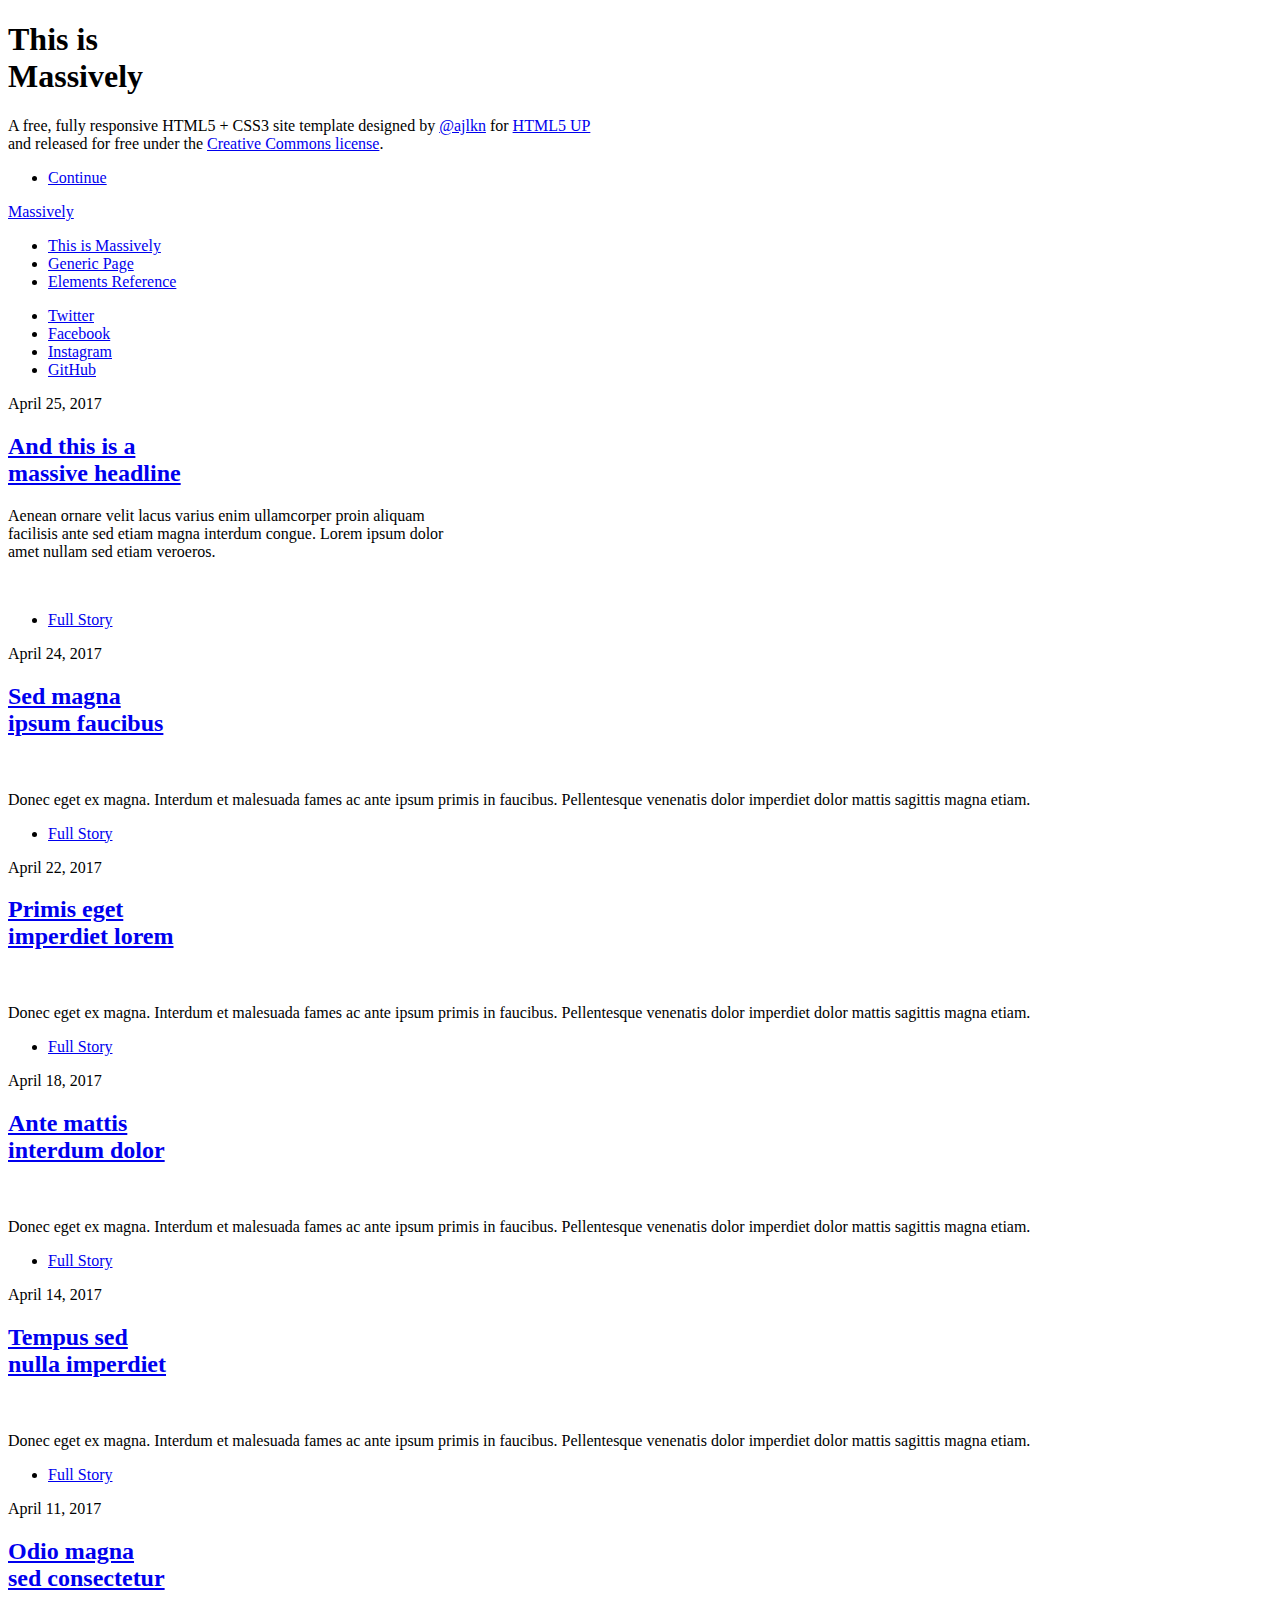
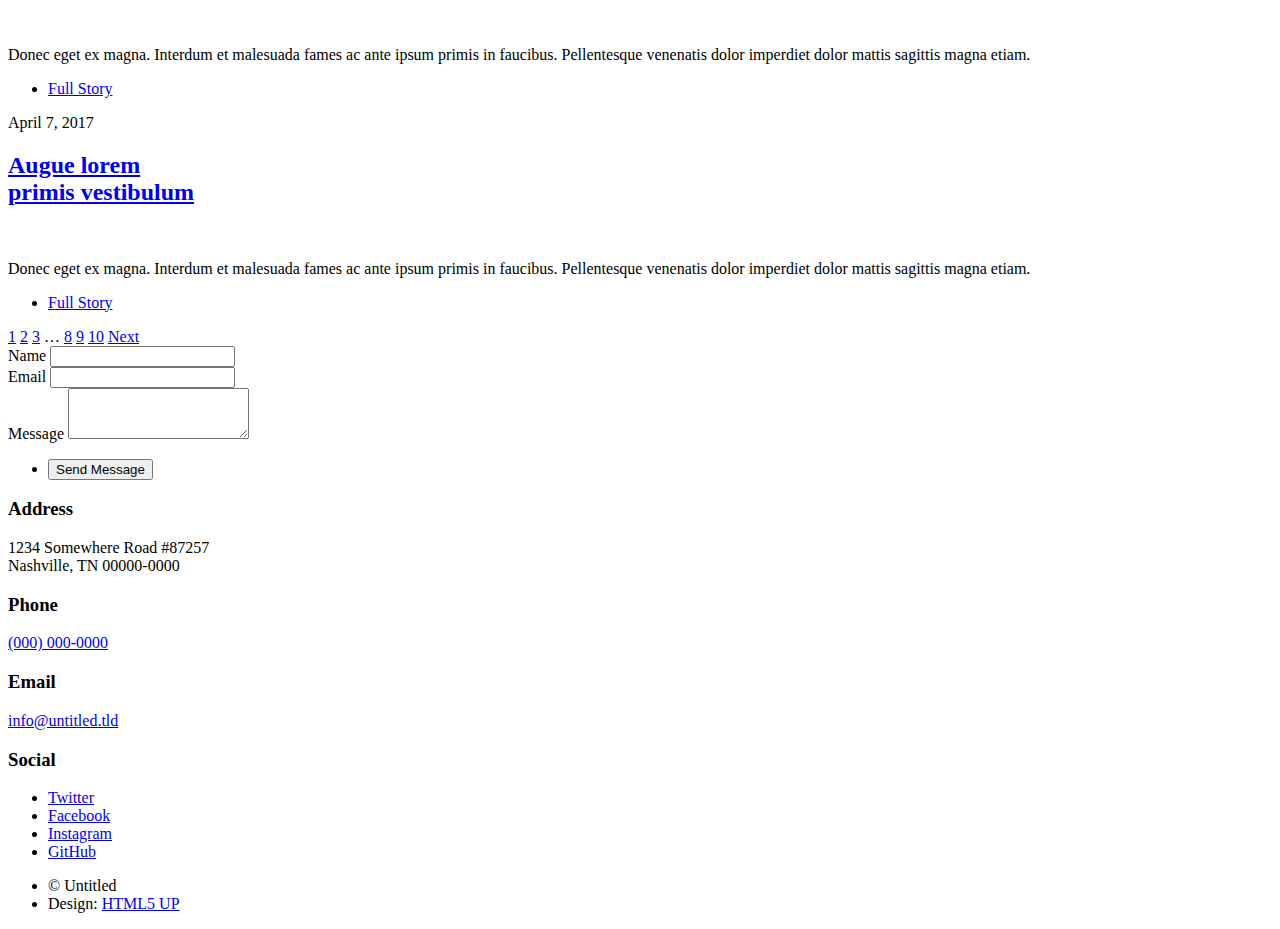
==== index.html @ d2942ad8 "Add files via upload" ====
<!DOCTYPE HTML>
<!--
	Massively by HTML5 UP
	html5up.net | @ajlkn
	Free for personal and commercial use under the CCA 3.0 license (html5up.net/license)
-->
<html>
	<head>
		<title>Massively by HTML5 UP</title>
		<meta charset="utf-8" />
		<meta name="viewport" content="width=device-width, initial-scale=1, user-scalable=no" />
		<link rel="stylesheet" href="assets/css/main.css" />
		<noscript><link rel="stylesheet" href="assets/css/noscript.css" /></noscript>
	</head>
	<body class="is-preload">

		<!-- Wrapper -->
			<div id="wrapper" class="fade-in">

				<!-- Intro -->
					<div id="intro">
						<h1>This is<br />
						Massively</h1>
						<p>A free, fully responsive HTML5 + CSS3 site template designed by <a href="https://twitter.com/ajlkn">@ajlkn</a> for <a href="https://html5up.net">HTML5 UP</a><br />
						and released for free under the <a href="https://html5up.net/license">Creative Commons license</a>.</p>
						<ul class="actions">
							<li><a href="#header" class="button icon solid solo fa-arrow-down scrolly">Continue</a></li>
						</ul>
					</div>

				<!-- Header -->
					<header id="header">
						<a href="index.html" class="logo">Massively</a>
					</header>

				<!-- Nav -->
					<nav id="nav">
						<ul class="links">
							<li class="active"><a href="index.html">This is Massively</a></li>
							<li><a href="generic.html">Generic Page</a></li>
							<li><a href="elements.html">Elements Reference</a></li>
						</ul>
						<ul class="icons">
							<li><a href="#" class="icon brands fa-twitter"><span class="label">Twitter</span></a></li>
							<li><a href="#" class="icon brands fa-facebook-f"><span class="label">Facebook</span></a></li>
							<li><a href="#" class="icon brands fa-instagram"><span class="label">Instagram</span></a></li>
							<li><a href="#" class="icon brands fa-github"><span class="label">GitHub</span></a></li>
						</ul>
					</nav>

				<!-- Main -->
					<div id="main">

						<!-- Featured Post -->
							<article class="post featured">
								<header class="major">
									<span class="date">April 25, 2017</span>
									<h2><a href="#">And this is a<br />
									massive headline</a></h2>
									<p>Aenean ornare velit lacus varius enim ullamcorper proin aliquam<br />
									facilisis ante sed etiam magna interdum congue. Lorem ipsum dolor<br />
									amet nullam sed etiam veroeros.</p>
								</header>
								<a href="#" class="image main"><img src="images/pic01.jpg" alt="" /></a>
								<ul class="actions special">
									<li><a href="#" class="button large">Full Story</a></li>
								</ul>
							</article>

						<!-- Posts -->
							<section class="posts">
								<article>
									<header>
										<span class="date">April 24, 2017</span>
										<h2><a href="#">Sed magna<br />
										ipsum faucibus</a></h2>
									</header>
									<a href="#" class="image fit"><img src="images/pic02.jpg" alt="" /></a>
									<p>Donec eget ex magna. Interdum et malesuada fames ac ante ipsum primis in faucibus. Pellentesque venenatis dolor imperdiet dolor mattis sagittis magna etiam.</p>
									<ul class="actions special">
										<li><a href="#" class="button">Full Story</a></li>
									</ul>
								</article>
								<article>
									<header>
										<span class="date">April 22, 2017</span>
										<h2><a href="#">Primis eget<br />
										imperdiet lorem</a></h2>
									</header>
									<a href="#" class="image fit"><img src="images/pic03.jpg" alt="" /></a>
									<p>Donec eget ex magna. Interdum et malesuada fames ac ante ipsum primis in faucibus. Pellentesque venenatis dolor imperdiet dolor mattis sagittis magna etiam.</p>
									<ul class="actions special">
										<li><a href="#" class="button">Full Story</a></li>
									</ul>
								</article>
								<article>
									<header>
										<span class="date">April 18, 2017</span>
										<h2><a href="#">Ante mattis<br />
										interdum dolor</a></h2>
									</header>
									<a href="#" class="image fit"><img src="images/pic04.jpg" alt="" /></a>
									<p>Donec eget ex magna. Interdum et malesuada fames ac ante ipsum primis in faucibus. Pellentesque venenatis dolor imperdiet dolor mattis sagittis magna etiam.</p>
									<ul class="actions special">
										<li><a href="#" class="button">Full Story</a></li>
									</ul>
								</article>
								<article>
									<header>
										<span class="date">April 14, 2017</span>
										<h2><a href="#">Tempus sed<br />
										nulla imperdiet</a></h2>
									</header>
									<a href="#" class="image fit"><img src="images/pic05.jpg" alt="" /></a>
									<p>Donec eget ex magna. Interdum et malesuada fames ac ante ipsum primis in faucibus. Pellentesque venenatis dolor imperdiet dolor mattis sagittis magna etiam.</p>
									<ul class="actions special">
										<li><a href="#" class="button">Full Story</a></li>
									</ul>
								</article>
								<article>
									<header>
										<span class="date">April 11, 2017</span>
										<h2><a href="#">Odio magna<br />
										sed consectetur</a></h2>
									</header>
									<a href="#" class="image fit"><img src="images/pic06.jpg" alt="" /></a>
									<p>Donec eget ex magna. Interdum et malesuada fames ac ante ipsum primis in faucibus. Pellentesque venenatis dolor imperdiet dolor mattis sagittis magna etiam.</p>
									<ul class="actions special">
										<li><a href="#" class="button">Full Story</a></li>
									</ul>
								</article>
								<article>
									<header>
										<span class="date">April 7, 2017</span>
										<h2><a href="#">Augue lorem<br />
										primis vestibulum</a></h2>
									</header>
									<a href="#" class="image fit"><img src="images/pic07.jpg" alt="" /></a>
									<p>Donec eget ex magna. Interdum et malesuada fames ac ante ipsum primis in faucibus. Pellentesque venenatis dolor imperdiet dolor mattis sagittis magna etiam.</p>
									<ul class="actions special">
										<li><a href="#" class="button">Full Story</a></li>
									</ul>
								</article>
							</section>

						<!-- Footer -->
							<footer>
								<div class="pagination">
									<!--<a href="#" class="previous">Prev</a>-->
									<a href="#" class="page active">1</a>
									<a href="#" class="page">2</a>
									<a href="#" class="page">3</a>
									<span class="extra">&hellip;</span>
									<a href="#" class="page">8</a>
									<a href="#" class="page">9</a>
									<a href="#" class="page">10</a>
									<a href="#" class="next">Next</a>
								</div>
							</footer>

					</div>

				<!-- Footer -->
					<footer id="footer">
						<section>
							<form method="post" action="#">
								<div class="fields">
									<div class="field">
										<label for="name">Name</label>
										<input type="text" name="name" id="name" />
									</div>
									<div class="field">
										<label for="email">Email</label>
										<input type="text" name="email" id="email" />
									</div>
									<div class="field">
										<label for="message">Message</label>
										<textarea name="message" id="message" rows="3"></textarea>
									</div>
								</div>
								<ul class="actions">
									<li><input type="submit" value="Send Message" /></li>
								</ul>
							</form>
						</section>
						<section class="split contact">
							<section class="alt">
								<h3>Address</h3>
								<p>1234 Somewhere Road #87257<br />
								Nashville, TN 00000-0000</p>
							</section>
							<section>
								<h3>Phone</h3>
								<p><a href="#">(000) 000-0000</a></p>
							</section>
							<section>
								<h3>Email</h3>
								<p><a href="#">info@untitled.tld</a></p>
							</section>
							<section>
								<h3>Social</h3>
								<ul class="icons alt">
									<li><a href="#" class="icon brands alt fa-twitter"><span class="label">Twitter</span></a></li>
									<li><a href="#" class="icon brands alt fa-facebook-f"><span class="label">Facebook</span></a></li>
									<li><a href="#" class="icon brands alt fa-instagram"><span class="label">Instagram</span></a></li>
									<li><a href="#" class="icon brands alt fa-github"><span class="label">GitHub</span></a></li>
								</ul>
							</section>
						</section>
					</footer>

				<!-- Copyright -->
					<div id="copyright">
						<ul><li>&copy; Untitled</li><li>Design: <a href="https://html5up.net">HTML5 UP</a></li></ul>
					</div>

			</div>

		<!-- Scripts -->
			<script src="assets/js/jquery.min.js"></script>
			<script src="assets/js/jquery.scrollex.min.js"></script>
			<script src="assets/js/jquery.scrolly.min.js"></script>
			<script src="assets/js/browser.min.js"></script>
			<script src="assets/js/breakpoints.min.js"></script>
			<script src="assets/js/util.js"></script>
			<script src="assets/js/main.js"></script>

	</body>
</html>
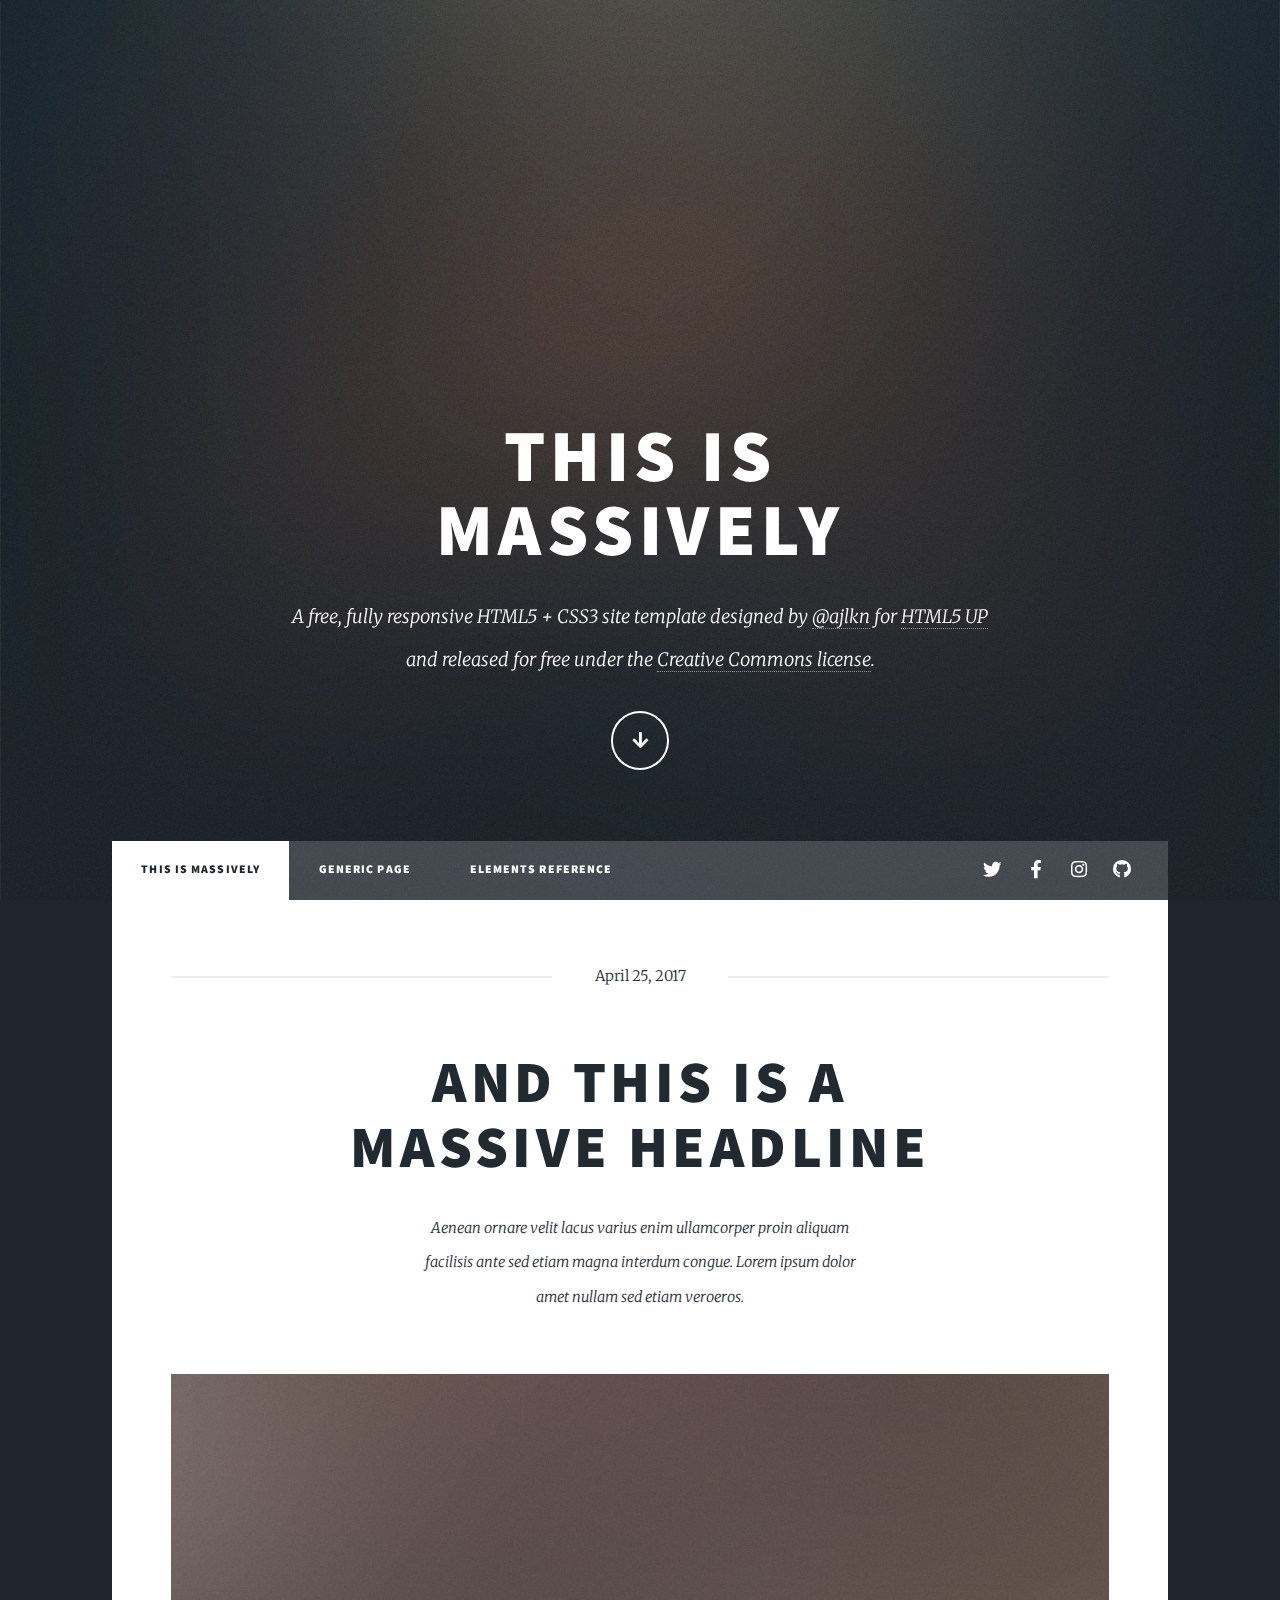
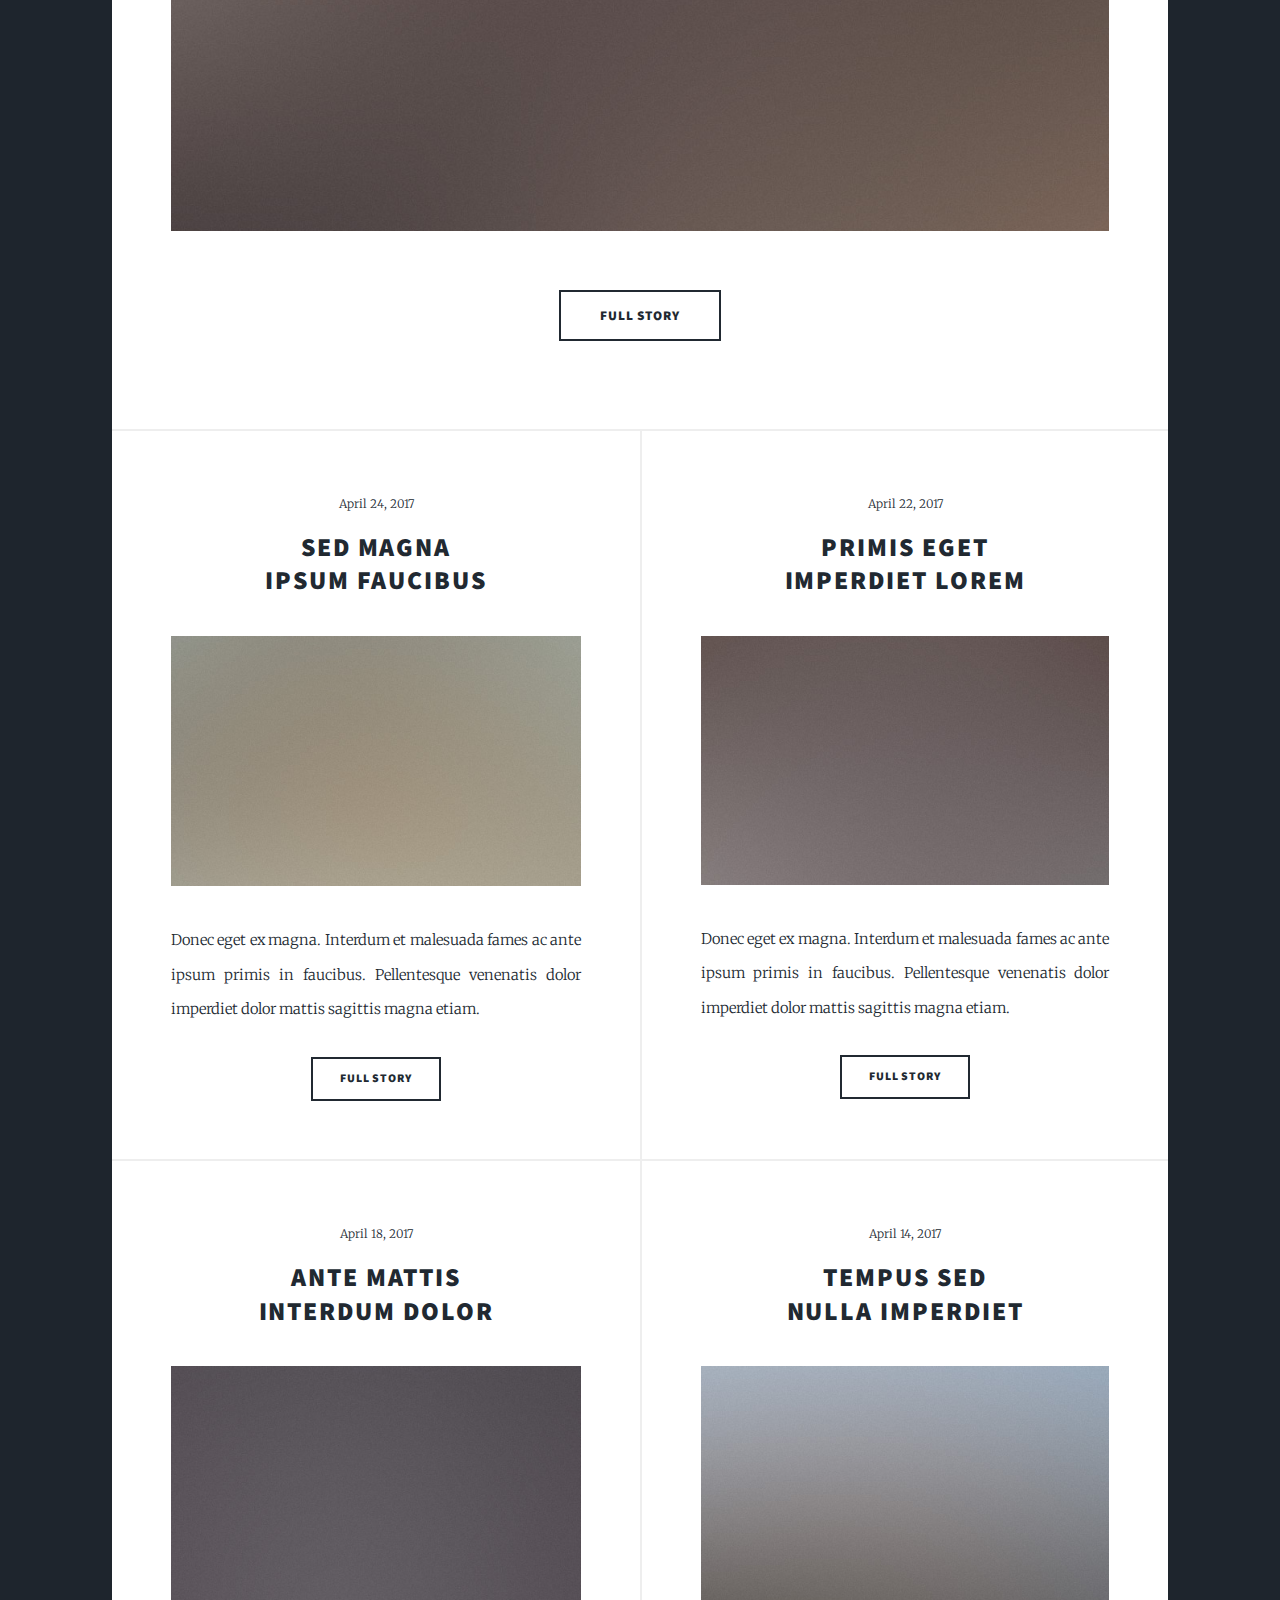
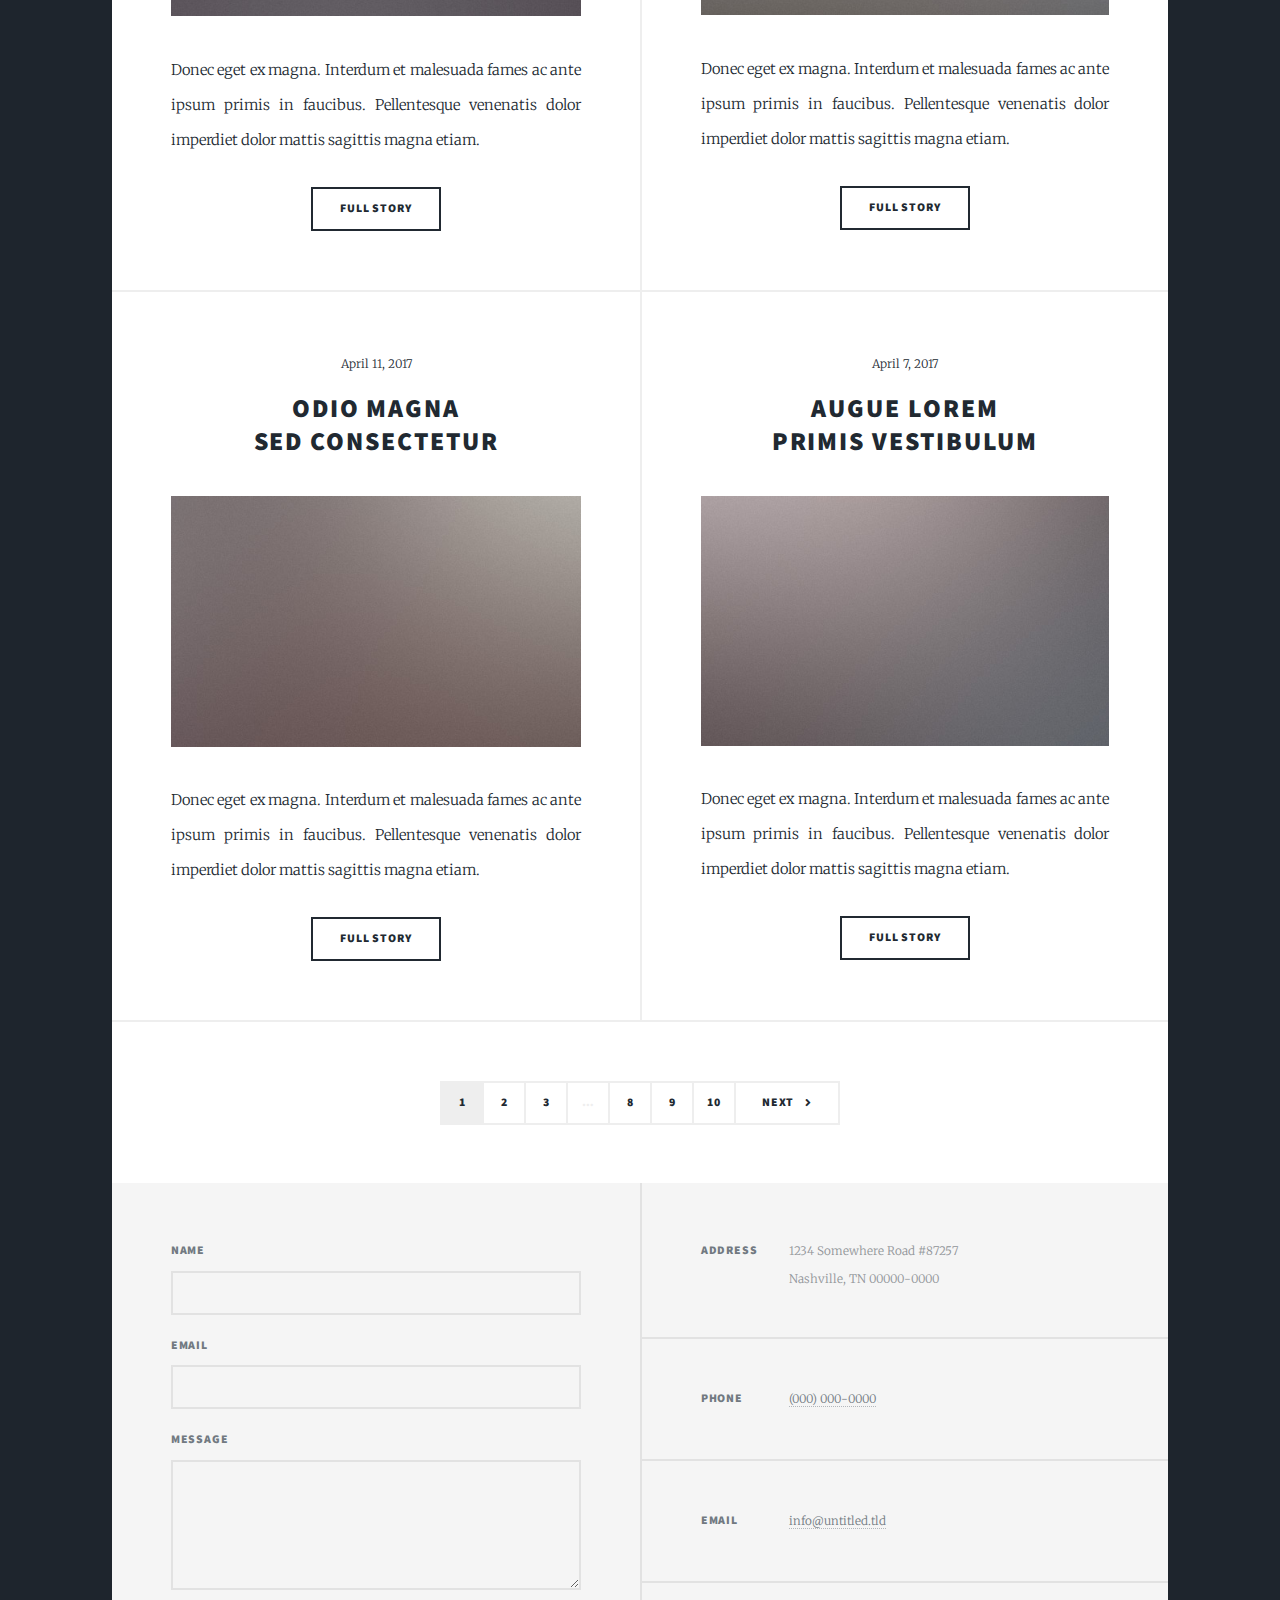
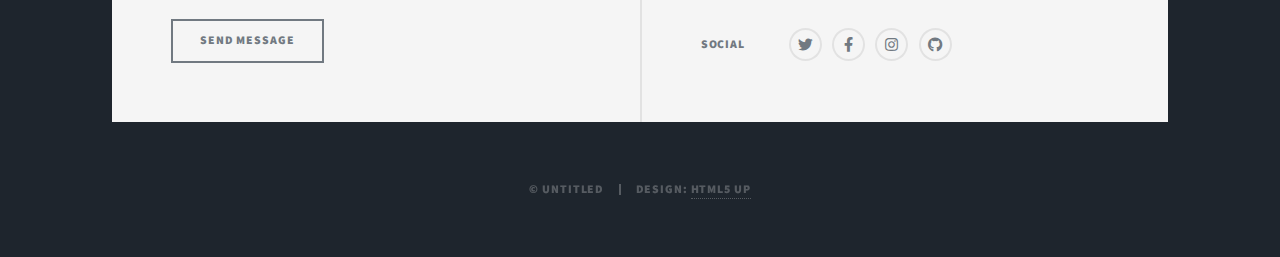
==== commit 4dc29a73: "Update index.html" ====
--- a/index.html
+++ b/index.html
@@ -6,7 +6,7 @@
 -->
 <html>
 	<head>
-		<title>Massively by HTML5 UP</title>
+		<title>Aqib Bashir</title>
 		<meta charset="utf-8" />
 		<meta name="viewport" content="width=device-width, initial-scale=1, user-scalable=no" />
 		<link rel="stylesheet" href="assets/css/main.css" />
@@ -226,4 +226,4 @@
 			<script src="assets/js/main.js"></script>
 
 	</body>
-</html>+</html>
--- a/assets/css/main.css
+++ b/assets/css/main.css
@@ -0,0 +1,4689 @@
+@import url(fontawesome-all.min.css);
+@import url("https://fonts.googleapis.com/css?family=Merriweather:300,700,300italic,700italic|Source+Sans+Pro:900");
+
+/*
+	Massively by HTML5 UP
+	html5up.net | @ajlkn
+	Free for personal and commercial use under the CCA 3.0 license (html5up.net/license)
+*/
+
+html, body, div, span, applet, object,
+iframe, h1, h2, h3, h4, h5, h6, p, blockquote,
+pre, a, abbr, acronym, address, big, cite,
+code, del, dfn, em, img, ins, kbd, q, s, samp,
+small, strike, strong, sub, sup, tt, var, b,
+u, i, center, dl, dt, dd, ol, ul, li, fieldset,
+form, label, legend, table, caption, tbody,
+tfoot, thead, tr, th, td, article, aside,
+canvas, details, embed, figure, figcaption,
+footer, header, hgroup, menu, nav, output, ruby,
+section, summary, time, mark, audio, video {
+	margin: 0;
+	padding: 0;
+	border: 0;
+	font-size: 100%;
+	font: inherit;
+	vertical-align: baseline;}
+
+article, aside, details, figcaption, figure,
+footer, header, hgroup, menu, nav, section {
+	display: block;}
+
+body {
+	line-height: 1;
+}
+
+ol, ul {
+	list-style: none;
+}
+
+blockquote, q {
+	quotes: none;
+}
+
+	blockquote:before, blockquote:after, q:before, q:after {
+		content: '';
+		content: none;
+	}
+
+table {
+	border-collapse: collapse;
+	border-spacing: 0;
+}
+
+body {
+	-webkit-text-size-adjust: none;
+}
+
+mark {
+	background-color: transparent;
+	color: inherit;
+}
+
+input::-moz-focus-inner {
+	border: 0;
+	padding: 0;
+}
+
+input, select, textarea {
+	-moz-appearance: none;
+	-webkit-appearance: none;
+	-ms-appearance: none;
+	appearance: none;
+}
+
+/* Basic */
+
+	@-ms-viewport {
+		width: device-width;
+	}
+
+	body {
+		-ms-overflow-style: scrollbar;
+	}
+
+	@media screen and (max-width: 480px) {
+
+		html, body {
+			min-width: 320px;
+		}
+
+	}
+
+	html {
+		box-sizing: border-box;
+	}
+
+	*, *:before, *:after {
+		box-sizing: inherit;
+	}
+
+	body {
+		background-color: #1e252d;
+	}
+
+		body.is-preload *, body.is-preload *:before, body.is-preload *:after {
+			-moz-animation: none !important;
+			-webkit-animation: none !important;
+			-ms-animation: none !important;
+			animation: none !important;
+			-moz-transition: none !important;
+			-webkit-transition: none !important;
+			-ms-transition: none !important;
+			transition: none !important;
+		}
+
+/* Type */
+
+	html {
+		font-size: 16pt;
+	}
+
+		@media screen and (max-width: 1680px) {
+
+			html {
+				font-size: 12pt;
+			}
+
+		}
+
+		@media screen and (max-width: 1280px) {
+
+			html {
+				font-size: 11pt;
+			}
+
+		}
+
+		@media screen and (max-width: 360px) {
+
+			html {
+				font-size: 10pt;
+			}
+
+		}
+
+	body {
+		color: #212931;
+	}
+
+	body, input, select, textarea {
+		font-family: "Merriweather", Georgia, serif;
+		font-weight: 300;
+		font-size: 1rem;
+		line-height: 2.375;
+	}
+
+	a {
+		-moz-transition: color 0.2s ease-in-out, background-color 0.2s ease-in-out, border-color 0.2s ease-in-out, box-shadow 0.2s ease-in-out;
+		-webkit-transition: color 0.2s ease-in-out, background-color 0.2s ease-in-out, border-color 0.2s ease-in-out, box-shadow 0.2s ease-in-out;
+		-ms-transition: color 0.2s ease-in-out, background-color 0.2s ease-in-out, border-color 0.2s ease-in-out, box-shadow 0.2s ease-in-out;
+		transition: color 0.2s ease-in-out, background-color 0.2s ease-in-out, border-color 0.2s ease-in-out, box-shadow 0.2s ease-in-out;
+		border-bottom: dotted 1px;
+		text-decoration: none;
+	}
+
+		a:hover {
+			border-bottom-color: transparent;
+		}
+
+	strong, b {
+		font-weight: 600;
+	}
+
+	em, i {
+		font-style: italic;
+	}
+
+	p {
+		text-align: justify;
+		margin: 0 0 2rem 0;
+	}
+
+	h1, h2, h3, h4, h5, h6 {
+		font-family: "Source Sans Pro", Helvetica, sans-serif;
+		font-weight: 900;
+		line-height: 1.5;
+		letter-spacing: 0.075em;
+		text-transform: uppercase;
+		margin: 0 0 1rem 0;
+	}
+
+		h1 a, h2 a, h3 a, h4 a, h5 a, h6 a {
+			border-bottom: 0;
+			color: inherit;
+			text-decoration: none;
+		}
+
+	h1 {
+		font-size: 4rem;
+		line-height: 1.1;
+		margin: 0 0 2rem 0;
+	}
+
+	h2 {
+		font-size: 1.75rem;
+		line-height: 1.3;
+		margin: 0 0 1.5rem 0;
+	}
+
+	h3 {
+		font-size: 1.25rem;
+		margin: 0 0 1.5rem 0;
+	}
+
+	h4 {
+		font-size: 1rem;
+	}
+
+	h5 {
+		font-size: 0.9rem;
+	}
+
+	h6 {
+		font-size: 0.8rem;
+	}
+
+	sub {
+		font-size: 0.8rem;
+		position: relative;
+		top: 0.5rem;
+	}
+
+	sup {
+		font-size: 0.8rem;
+		position: relative;
+		top: -0.5rem;
+	}
+
+	blockquote {
+		border-left: solid 4px;
+		font-style: italic;
+		margin: 0 0 2rem 0;
+		padding: 0.5rem 0 0.5rem 2rem;
+	}
+
+	code {
+		border: solid 2px;
+		font-family: "Courier New", monospace;
+		font-size: 0.9rem;
+		margin: 0 0.25rem;
+		padding: 0.25rem 0.65rem;
+	}
+
+	pre {
+		-webkit-overflow-scrolling: touch;
+		font-family: "Courier New", monospace;
+		font-size: 0.9rem;
+		margin: 0 0 2rem 0;
+	}
+
+		pre code {
+			display: block;
+			line-height: 1.75;
+			padding: 1rem 1.5rem;
+			overflow-x: auto;
+		}
+
+	hr {
+		border: 0;
+		border-bottom: solid 2px;
+		margin: 3rem 0;
+	}
+
+		hr.major {
+			margin: 5rem 0;
+		}
+
+	.align-left {
+		text-align: left;
+	}
+
+	.align-center {
+		text-align: center;
+	}
+
+	.align-right {
+		text-align: right;
+	}
+
+	input, select, textarea {
+		color: #212931;
+	}
+
+	a {
+		color: #212931;
+		border-bottom-color: rgba(33, 41, 49, 0.5);
+	}
+
+		a:hover {
+			border-bottom-color: transparent;
+			color: #18bfef !important;
+		}
+
+	strong, b {
+		color: #212931;
+	}
+
+	h1, h2, h3, h4, h5, h6 {
+		color: #212931;
+	}
+
+	blockquote {
+		border-left-color: #eeeeee;
+	}
+
+	code {
+		background: rgba(220, 220, 220, 0.25);
+		border-color: #eeeeee;
+	}
+
+	hr {
+		border-bottom-color: #eeeeee;
+	}
+
+/* Row */
+
+	.row {
+		display: flex;
+		flex-wrap: wrap;
+		box-sizing: border-box;
+		align-items: stretch;
+	}
+
+		.row > * {
+			box-sizing: border-box;
+		}
+
+		.row.gtr-uniform > * > :last-child {
+			margin-bottom: 0;
+		}
+
+		.row.aln-left {
+			justify-content: flex-start;
+		}
+
+		.row.aln-center {
+			justify-content: center;
+		}
+
+		.row.aln-right {
+			justify-content: flex-end;
+		}
+
+		.row.aln-top {
+			align-items: flex-start;
+		}
+
+		.row.aln-middle {
+			align-items: center;
+		}
+
+		.row.aln-bottom {
+			align-items: flex-end;
+		}
+
+		.row > .imp {
+			order: -1;
+		}
+
+		.row > .col-1 {
+			width: 8.33333%;
+		}
+
+		.row > .off-1 {
+			margin-left: 8.33333%;
+		}
+
+		.row > .col-2 {
+			width: 16.66667%;
+		}
+
+		.row > .off-2 {
+			margin-left: 16.66667%;
+		}
+
+		.row > .col-3 {
+			width: 25%;
+		}
+
+		.row > .off-3 {
+			margin-left: 25%;
+		}
+
+		.row > .col-4 {
+			width: 33.33333%;
+		}
+
+		.row > .off-4 {
+			margin-left: 33.33333%;
+		}
+
+		.row > .col-5 {
+			width: 41.66667%;
+		}
+
+		.row > .off-5 {
+			margin-left: 41.66667%;
+		}
+
+		.row > .col-6 {
+			width: 50%;
+		}
+
+		.row > .off-6 {
+			margin-left: 50%;
+		}
+
+		.row > .col-7 {
+			width: 58.33333%;
+		}
+
+		.row > .off-7 {
+			margin-left: 58.33333%;
+		}
+
+		.row > .col-8 {
+			width: 66.66667%;
+		}
+
+		.row > .off-8 {
+			margin-left: 66.66667%;
+		}
+
+		.row > .col-9 {
+			width: 75%;
+		}
+
+		.row > .off-9 {
+			margin-left: 75%;
+		}
+
+		.row > .col-10 {
+			width: 83.33333%;
+		}
+
+		.row > .off-10 {
+			margin-left: 83.33333%;
+		}
+
+		.row > .col-11 {
+			width: 91.66667%;
+		}
+
+		.row > .off-11 {
+			margin-left: 91.66667%;
+		}
+
+		.row > .col-12 {
+			width: 100%;
+		}
+
+		.row > .off-12 {
+			margin-left: 100%;
+		}
+
+		.row.gtr-0 {
+			margin-top: 0;
+			margin-left: 0rem;
+		}
+
+			.row.gtr-0 > * {
+				padding: 0 0 0 0rem;
+			}
+
+			.row.gtr-0.gtr-uniform {
+				margin-top: 0rem;
+			}
+
+				.row.gtr-0.gtr-uniform > * {
+					padding-top: 0rem;
+				}
+
+		.row.gtr-25 {
+			margin-top: 0;
+			margin-left: -0.375rem;
+		}
+
+			.row.gtr-25 > * {
+				padding: 0 0 0 0.375rem;
+			}
+
+			.row.gtr-25.gtr-uniform {
+				margin-top: -0.375rem;
+			}
+
+				.row.gtr-25.gtr-uniform > * {
+					padding-top: 0.375rem;
+				}
+
+		.row.gtr-50 {
+			margin-top: 0;
+			margin-left: -0.75rem;
+		}
+
+			.row.gtr-50 > * {
+				padding: 0 0 0 0.75rem;
+			}
+
+			.row.gtr-50.gtr-uniform {
+				margin-top: -0.75rem;
+			}
+
+				.row.gtr-50.gtr-uniform > * {
+					padding-top: 0.75rem;
+				}
+
+		.row {
+			margin-top: 0;
+			margin-left: -1.5rem;
+		}
+
+			.row > * {
+				padding: 0 0 0 1.5rem;
+			}
+
+			.row.gtr-uniform {
+				margin-top: -1.5rem;
+			}
+
+				.row.gtr-uniform > * {
+					padding-top: 1.5rem;
+				}
+
+		.row.gtr-150 {
+			margin-top: 0;
+			margin-left: -2.25rem;
+		}
+
+			.row.gtr-150 > * {
+				padding: 0 0 0 2.25rem;
+			}
+
+			.row.gtr-150.gtr-uniform {
+				margin-top: -2.25rem;
+			}
+
+				.row.gtr-150.gtr-uniform > * {
+					padding-top: 2.25rem;
+				}
+
+		.row.gtr-200 {
+			margin-top: 0;
+			margin-left: -3rem;
+		}
+
+			.row.gtr-200 > * {
+				padding: 0 0 0 3rem;
+			}
+
+			.row.gtr-200.gtr-uniform {
+				margin-top: -3rem;
+			}
+
+				.row.gtr-200.gtr-uniform > * {
+					padding-top: 3rem;
+				}
+
+		@media screen and (max-width: 1680px) {
+
+			.row {
+				display: flex;
+				flex-wrap: wrap;
+				box-sizing: border-box;
+				align-items: stretch;
+			}
+
+				.row > * {
+					box-sizing: border-box;
+				}
+
+				.row.gtr-uniform > * > :last-child {
+					margin-bottom: 0;
+				}
+
+				.row.aln-left {
+					justify-content: flex-start;
+				}
+
+				.row.aln-center {
+					justify-content: center;
+				}
+
+				.row.aln-right {
+					justify-content: flex-end;
+				}
+
+				.row.aln-top {
+					align-items: flex-start;
+				}
+
+				.row.aln-middle {
+					align-items: center;
+				}
+
+				.row.aln-bottom {
+					align-items: flex-end;
+				}
+
+				.row > .imp-xlarge {
+					order: -1;
+				}
+
+				.row > .col-1-xlarge {
+					width: 8.33333%;
+				}
+
+				.row > .off-1-xlarge {
+					margin-left: 8.33333%;
+				}
+
+				.row > .col-2-xlarge {
+					width: 16.66667%;
+				}
+
+				.row > .off-2-xlarge {
+					margin-left: 16.66667%;
+				}
+
+				.row > .col-3-xlarge {
+					width: 25%;
+				}
+
+				.row > .off-3-xlarge {
+					margin-left: 25%;
+				}
+
+				.row > .col-4-xlarge {
+					width: 33.33333%;
+				}
+
+				.row > .off-4-xlarge {
+					margin-left: 33.33333%;
+				}
+
+				.row > .col-5-xlarge {
+					width: 41.66667%;
+				}
+
+				.row > .off-5-xlarge {
+					margin-left: 41.66667%;
+				}
+
+				.row > .col-6-xlarge {
+					width: 50%;
+				}
+
+				.row > .off-6-xlarge {
+					margin-left: 50%;
+				}
+
+				.row > .col-7-xlarge {
+					width: 58.33333%;
+				}
+
+				.row > .off-7-xlarge {
+					margin-left: 58.33333%;
+				}
+
+				.row > .col-8-xlarge {
+					width: 66.66667%;
+				}
+
+				.row > .off-8-xlarge {
+					margin-left: 66.66667%;
+				}
+
+				.row > .col-9-xlarge {
+					width: 75%;
+				}
+
+				.row > .off-9-xlarge {
+					margin-left: 75%;
+				}
+
+				.row > .col-10-xlarge {
+					width: 83.33333%;
+				}
+
+				.row > .off-10-xlarge {
+					margin-left: 83.33333%;
+				}
+
+				.row > .col-11-xlarge {
+					width: 91.66667%;
+				}
+
+				.row > .off-11-xlarge {
+					margin-left: 91.66667%;
+				}
+
+				.row > .col-12-xlarge {
+					width: 100%;
+				}
+
+				.row > .off-12-xlarge {
+					margin-left: 100%;
+				}
+
+				.row.gtr-0 {
+					margin-top: 0;
+					margin-left: 0rem;
+				}
+
+					.row.gtr-0 > * {
+						padding: 0 0 0 0rem;
+					}
+
+					.row.gtr-0.gtr-uniform {
+						margin-top: 0rem;
+					}
+
+						.row.gtr-0.gtr-uniform > * {
+							padding-top: 0rem;
+						}
+
+				.row.gtr-25 {
+					margin-top: 0;
+					margin-left: -0.375rem;
+				}
+
+					.row.gtr-25 > * {
+						padding: 0 0 0 0.375rem;
+					}
+
+					.row.gtr-25.gtr-uniform {
+						margin-top: -0.375rem;
+					}
+
+						.row.gtr-25.gtr-uniform > * {
+							padding-top: 0.375rem;
+						}
+
+				.row.gtr-50 {
+					margin-top: 0;
+					margin-left: -0.75rem;
+				}
+
+					.row.gtr-50 > * {
+						padding: 0 0 0 0.75rem;
+					}
+
+					.row.gtr-50.gtr-uniform {
+						margin-top: -0.75rem;
+					}
+
+						.row.gtr-50.gtr-uniform > * {
+							padding-top: 0.75rem;
+						}
+
+				.row {
+					margin-top: 0;
+					margin-left: -1.5rem;
+				}
+
+					.row > * {
+						padding: 0 0 0 1.5rem;
+					}
+
+					.row.gtr-uniform {
+						margin-top: -1.5rem;
+					}
+
+						.row.gtr-uniform > * {
+							padding-top: 1.5rem;
+						}
+
+				.row.gtr-150 {
+					margin-top: 0;
+					margin-left: -2.25rem;
+				}
+
+					.row.gtr-150 > * {
+						padding: 0 0 0 2.25rem;
+					}
+
+					.row.gtr-150.gtr-uniform {
+						margin-top: -2.25rem;
+					}
+
+						.row.gtr-150.gtr-uniform > * {
+							padding-top: 2.25rem;
+						}
+
+				.row.gtr-200 {
+					margin-top: 0;
+					margin-left: -3rem;
+				}
+
+					.row.gtr-200 > * {
+						padding: 0 0 0 3rem;
+					}
+
+					.row.gtr-200.gtr-uniform {
+						margin-top: -3rem;
+					}
+
+						.row.gtr-200.gtr-uniform > * {
+							padding-top: 3rem;
+						}
+
+		}
+
+		@media screen and (max-width: 1280px) {
+
+			.row {
+				display: flex;
+				flex-wrap: wrap;
+				box-sizing: border-box;
+				align-items: stretch;
+			}
+
+				.row > * {
+					box-sizing: border-box;
+				}
+
+				.row.gtr-uniform > * > :last-child {
+					margin-bottom: 0;
+				}
+
+				.row.aln-left {
+					justify-content: flex-start;
+				}
+
+				.row.aln-center {
+					justify-content: center;
+				}
+
+				.row.aln-right {
+					justify-content: flex-end;
+				}
+
+				.row.aln-top {
+					align-items: flex-start;
+				}
+
+				.row.aln-middle {
+					align-items: center;
+				}
+
+				.row.aln-bottom {
+					align-items: flex-end;
+				}
+
+				.row > .imp-large {
+					order: -1;
+				}
+
+				.row > .col-1-large {
+					width: 8.33333%;
+				}
+
+				.row > .off-1-large {
+					margin-left: 8.33333%;
+				}
+
+				.row > .col-2-large {
+					width: 16.66667%;
+				}
+
+				.row > .off-2-large {
+					margin-left: 16.66667%;
+				}
+
+				.row > .col-3-large {
+					width: 25%;
+				}
+
+				.row > .off-3-large {
+					margin-left: 25%;
+				}
+
+				.row > .col-4-large {
+					width: 33.33333%;
+				}
+
+				.row > .off-4-large {
+					margin-left: 33.33333%;
+				}
+
+				.row > .col-5-large {
+					width: 41.66667%;
+				}
+
+				.row > .off-5-large {
+					margin-left: 41.66667%;
+				}
+
+				.row > .col-6-large {
+					width: 50%;
+				}
+
+				.row > .off-6-large {
+					margin-left: 50%;
+				}
+
+				.row > .col-7-large {
+					width: 58.33333%;
+				}
+
+				.row > .off-7-large {
+					margin-left: 58.33333%;
+				}
+
+				.row > .col-8-large {
+					width: 66.66667%;
+				}
+
+				.row > .off-8-large {
+					margin-left: 66.66667%;
+				}
+
+				.row > .col-9-large {
+					width: 75%;
+				}
+
+				.row > .off-9-large {
+					margin-left: 75%;
+				}
+
+				.row > .col-10-large {
+					width: 83.33333%;
+				}
+
+				.row > .off-10-large {
+					margin-left: 83.33333%;
+				}
+
+				.row > .col-11-large {
+					width: 91.66667%;
+				}
+
+				.row > .off-11-large {
+					margin-left: 91.66667%;
+				}
+
+				.row > .col-12-large {
+					width: 100%;
+				}
+
+				.row > .off-12-large {
+					margin-left: 100%;
+				}
+
+				.row.gtr-0 {
+					margin-top: 0;
+					margin-left: 0rem;
+				}
+
+					.row.gtr-0 > * {
+						padding: 0 0 0 0rem;
+					}
+
+					.row.gtr-0.gtr-uniform {
+						margin-top: 0rem;
+					}
+
+						.row.gtr-0.gtr-uniform > * {
+							padding-top: 0rem;
+						}
+
+				.row.gtr-25 {
+					margin-top: 0;
+					margin-left: -0.375rem;
+				}
+
+					.row.gtr-25 > * {
+						padding: 0 0 0 0.375rem;
+					}
+
+					.row.gtr-25.gtr-uniform {
+						margin-top: -0.375rem;
+					}
+
+						.row.gtr-25.gtr-uniform > * {
+							padding-top: 0.375rem;
+						}
+
+				.row.gtr-50 {
+					margin-top: 0;
+					margin-left: -0.75rem;
+				}
+
+					.row.gtr-50 > * {
+						padding: 0 0 0 0.75rem;
+					}
+
+					.row.gtr-50.gtr-uniform {
+						margin-top: -0.75rem;
+					}
+
+						.row.gtr-50.gtr-uniform > * {
+							padding-top: 0.75rem;
+						}
+
+				.row {
+					margin-top: 0;
+					margin-left: -1.5rem;
+				}
+
+					.row > * {
+						padding: 0 0 0 1.5rem;
+					}
+
+					.row.gtr-uniform {
+						margin-top: -1.5rem;
+					}
+
+						.row.gtr-uniform > * {
+							padding-top: 1.5rem;
+						}
+
+				.row.gtr-150 {
+					margin-top: 0;
+					margin-left: -2.25rem;
+				}
+
+					.row.gtr-150 > * {
+						padding: 0 0 0 2.25rem;
+					}
+
+					.row.gtr-150.gtr-uniform {
+						margin-top: -2.25rem;
+					}
+
+						.row.gtr-150.gtr-uniform > * {
+							padding-top: 2.25rem;
+						}
+
+				.row.gtr-200 {
+					margin-top: 0;
+					margin-left: -3rem;
+				}
+
+					.row.gtr-200 > * {
+						padding: 0 0 0 3rem;
+					}
+
+					.row.gtr-200.gtr-uniform {
+						margin-top: -3rem;
+					}
+
+						.row.gtr-200.gtr-uniform > * {
+							padding-top: 3rem;
+						}
+
+		}
+
+		@media screen and (max-width: 980px) {
+
+			.row {
+				display: flex;
+				flex-wrap: wrap;
+				box-sizing: border-box;
+				align-items: stretch;
+			}
+
+				.row > * {
+					box-sizing: border-box;
+				}
+
+				.row.gtr-uniform > * > :last-child {
+					margin-bottom: 0;
+				}
+
+				.row.aln-left {
+					justify-content: flex-start;
+				}
+
+				.row.aln-center {
+					justify-content: center;
+				}
+
+				.row.aln-right {
+					justify-content: flex-end;
+				}
+
+				.row.aln-top {
+					align-items: flex-start;
+				}
+
+				.row.aln-middle {
+					align-items: center;
+				}
+
+				.row.aln-bottom {
+					align-items: flex-end;
+				}
+
+				.row > .imp-medium {
+					order: -1;
+				}
+
+				.row > .col-1-medium {
+					width: 8.33333%;
+				}
+
+				.row > .off-1-medium {
+					margin-left: 8.33333%;
+				}
+
+				.row > .col-2-medium {
+					width: 16.66667%;
+				}
+
+				.row > .off-2-medium {
+					margin-left: 16.66667%;
+				}
+
+				.row > .col-3-medium {
+					width: 25%;
+				}
+
+				.row > .off-3-medium {
+					margin-left: 25%;
+				}
+
+				.row > .col-4-medium {
+					width: 33.33333%;
+				}
+
+				.row > .off-4-medium {
+					margin-left: 33.33333%;
+				}
+
+				.row > .col-5-medium {
+					width: 41.66667%;
+				}
+
+				.row > .off-5-medium {
+					margin-left: 41.66667%;
+				}
+
+				.row > .col-6-medium {
+					width: 50%;
+				}
+
+				.row > .off-6-medium {
+					margin-left: 50%;
+				}
+
+				.row > .col-7-medium {
+					width: 58.33333%;
+				}
+
+				.row > .off-7-medium {
+					margin-left: 58.33333%;
+				}
+
+				.row > .col-8-medium {
+					width: 66.66667%;
+				}
+
+				.row > .off-8-medium {
+					margin-left: 66.66667%;
+				}
+
+				.row > .col-9-medium {
+					width: 75%;
+				}
+
+				.row > .off-9-medium {
+					margin-left: 75%;
+				}
+
+				.row > .col-10-medium {
+					width: 83.33333%;
+				}
+
+				.row > .off-10-medium {
+					margin-left: 83.33333%;
+				}
+
+				.row > .col-11-medium {
+					width: 91.66667%;
+				}
+
+				.row > .off-11-medium {
+					margin-left: 91.66667%;
+				}
+
+				.row > .col-12-medium {
+					width: 100%;
+				}
+
+				.row > .off-12-medium {
+					margin-left: 100%;
+				}
+
+				.row.gtr-0 {
+					margin-top: 0;
+					margin-left: 0rem;
+				}
+
+					.row.gtr-0 > * {
+						padding: 0 0 0 0rem;
+					}
+
+					.row.gtr-0.gtr-uniform {
+						margin-top: 0rem;
+					}
+
+						.row.gtr-0.gtr-uniform > * {
+							padding-top: 0rem;
+						}
+
+				.row.gtr-25 {
+					margin-top: 0;
+					margin-left: -0.375rem;
+				}
+
+					.row.gtr-25 > * {
+						padding: 0 0 0 0.375rem;
+					}
+
+					.row.gtr-25.gtr-uniform {
+						margin-top: -0.375rem;
+					}
+
+						.row.gtr-25.gtr-uniform > * {
+							padding-top: 0.375rem;
+						}
+
+				.row.gtr-50 {
+					margin-top: 0;
+					margin-left: -0.75rem;
+				}
+
+					.row.gtr-50 > * {
+						padding: 0 0 0 0.75rem;
+					}
+
+					.row.gtr-50.gtr-uniform {
+						margin-top: -0.75rem;
+					}
+
+						.row.gtr-50.gtr-uniform > * {
+							padding-top: 0.75rem;
+						}
+
+				.row {
+					margin-top: 0;
+					margin-left: -1.5rem;
+				}
+
+					.row > * {
+						padding: 0 0 0 1.5rem;
+					}
+
+					.row.gtr-uniform {
+						margin-top: -1.5rem;
+					}
+
+						.row.gtr-uniform > * {
+							padding-top: 1.5rem;
+						}
+
+				.row.gtr-150 {
+					margin-top: 0;
+					margin-left: -2.25rem;
+				}
+
+					.row.gtr-150 > * {
+						padding: 0 0 0 2.25rem;
+					}
+
+					.row.gtr-150.gtr-uniform {
+						margin-top: -2.25rem;
+					}
+
+						.row.gtr-150.gtr-uniform > * {
+							padding-top: 2.25rem;
+						}
+
+				.row.gtr-200 {
+					margin-top: 0;
+					margin-left: -3rem;
+				}
+
+					.row.gtr-200 > * {
+						padding: 0 0 0 3rem;
+					}
+
+					.row.gtr-200.gtr-uniform {
+						margin-top: -3rem;
+					}
+
+						.row.gtr-200.gtr-uniform > * {
+							padding-top: 3rem;
+						}
+
+		}
+
+		@media screen and (max-width: 736px) {
+
+			.row {
+				display: flex;
+				flex-wrap: wrap;
+				box-sizing: border-box;
+				align-items: stretch;
+			}
+
+				.row > * {
+					box-sizing: border-box;
+				}
+
+				.row.gtr-uniform > * > :last-child {
+					margin-bottom: 0;
+				}
+
+				.row.aln-left {
+					justify-content: flex-start;
+				}
+
+				.row.aln-center {
+					justify-content: center;
+				}
+
+				.row.aln-right {
+					justify-content: flex-end;
+				}
+
+				.row.aln-top {
+					align-items: flex-start;
+				}
+
+				.row.aln-middle {
+					align-items: center;
+				}
+
+				.row.aln-bottom {
+					align-items: flex-end;
+				}
+
+				.row > .imp-small {
+					order: -1;
+				}
+
+				.row > .col-1-small {
+					width: 8.33333%;
+				}
+
+				.row > .off-1-small {
+					margin-left: 8.33333%;
+				}
+
+				.row > .col-2-small {
+					width: 16.66667%;
+				}
+
+				.row > .off-2-small {
+					margin-left: 16.66667%;
+				}
+
+				.row > .col-3-small {
+					width: 25%;
+				}
+
+				.row > .off-3-small {
+					margin-left: 25%;
+				}
+
+				.row > .col-4-small {
+					width: 33.33333%;
+				}
+
+				.row > .off-4-small {
+					margin-left: 33.33333%;
+				}
+
+				.row > .col-5-small {
+					width: 41.66667%;
+				}
+
+				.row > .off-5-small {
+					margin-left: 41.66667%;
+				}
+
+				.row > .col-6-small {
+					width: 50%;
+				}
+
+				.row > .off-6-small {
+					margin-left: 50%;
+				}
+
+				.row > .col-7-small {
+					width: 58.33333%;
+				}
+
+				.row > .off-7-small {
+					margin-left: 58.33333%;
+				}
+
+				.row > .col-8-small {
+					width: 66.66667%;
+				}
+
+				.row > .off-8-small {
+					margin-left: 66.66667%;
+				}
+
+				.row > .col-9-small {
+					width: 75%;
+				}
+
+				.row > .off-9-small {
+					margin-left: 75%;
+				}
+
+				.row > .col-10-small {
+					width: 83.33333%;
+				}
+
+				.row > .off-10-small {
+					margin-left: 83.33333%;
+				}
+
+				.row > .col-11-small {
+					width: 91.66667%;
+				}
+
+				.row > .off-11-small {
+					margin-left: 91.66667%;
+				}
+
+				.row > .col-12-small {
+					width: 100%;
+				}
+
+				.row > .off-12-small {
+					margin-left: 100%;
+				}
+
+				.row.gtr-0 {
+					margin-top: 0;
+					margin-left: 0rem;
+				}
+
+					.row.gtr-0 > * {
+						padding: 0 0 0 0rem;
+					}
+
+					.row.gtr-0.gtr-uniform {
+						margin-top: 0rem;
+					}
+
+						.row.gtr-0.gtr-uniform > * {
+							padding-top: 0rem;
+						}
+
+				.row.gtr-25 {
+					margin-top: 0;
+					margin-left: -0.375rem;
+				}
+
+					.row.gtr-25 > * {
+						padding: 0 0 0 0.375rem;
+					}
+
+					.row.gtr-25.gtr-uniform {
+						margin-top: -0.375rem;
+					}
+
+						.row.gtr-25.gtr-uniform > * {
+							padding-top: 0.375rem;
+						}
+
+				.row.gtr-50 {
+					margin-top: 0;
+					margin-left: -0.75rem;
+				}
+
+					.row.gtr-50 > * {
+						padding: 0 0 0 0.75rem;
+					}
+
+					.row.gtr-50.gtr-uniform {
+						margin-top: -0.75rem;
+					}
+
+						.row.gtr-50.gtr-uniform > * {
+							padding-top: 0.75rem;
+						}
+
+				.row {
+					margin-top: 0;
+					margin-left: -1.5rem;
+				}
+
+					.row > * {
+						padding: 0 0 0 1.5rem;
+					}
+
+					.row.gtr-uniform {
+						margin-top: -1.5rem;
+					}
+
+						.row.gtr-uniform > * {
+							padding-top: 1.5rem;
+						}
+
+				.row.gtr-150 {
+					margin-top: 0;
+					margin-left: -2.25rem;
+				}
+
+					.row.gtr-150 > * {
+						padding: 0 0 0 2.25rem;
+					}
+
+					.row.gtr-150.gtr-uniform {
+						margin-top: -2.25rem;
+					}
+
+						.row.gtr-150.gtr-uniform > * {
+							padding-top: 2.25rem;
+						}
+
+				.row.gtr-200 {
+					margin-top: 0;
+					margin-left: -3rem;
+				}
+
+					.row.gtr-200 > * {
+						padding: 0 0 0 3rem;
+					}
+
+					.row.gtr-200.gtr-uniform {
+						margin-top: -3rem;
+					}
+
+						.row.gtr-200.gtr-uniform > * {
+							padding-top: 3rem;
+						}
+
+		}
+
+		@media screen and (max-width: 480px) {
+
+			.row {
+				display: flex;
+				flex-wrap: wrap;
+				box-sizing: border-box;
+				align-items: stretch;
+			}
+
+				.row > * {
+					box-sizing: border-box;
+				}
+
+				.row.gtr-uniform > * > :last-child {
+					margin-bottom: 0;
+				}
+
+				.row.aln-left {
+					justify-content: flex-start;
+				}
+
+				.row.aln-center {
+					justify-content: center;
+				}
+
+				.row.aln-right {
+					justify-content: flex-end;
+				}
+
+				.row.aln-top {
+					align-items: flex-start;
+				}
+
+				.row.aln-middle {
+					align-items: center;
+				}
+
+				.row.aln-bottom {
+					align-items: flex-end;
+				}
+
+				.row > .imp-xsmall {
+					order: -1;
+				}
+
+				.row > .col-1-xsmall {
+					width: 8.33333%;
+				}
+
+				.row > .off-1-xsmall {
+					margin-left: 8.33333%;
+				}
+
+				.row > .col-2-xsmall {
+					width: 16.66667%;
+				}
+
+				.row > .off-2-xsmall {
+					margin-left: 16.66667%;
+				}
+
+				.row > .col-3-xsmall {
+					width: 25%;
+				}
+
+				.row > .off-3-xsmall {
+					margin-left: 25%;
+				}
+
+				.row > .col-4-xsmall {
+					width: 33.33333%;
+				}
+
+				.row > .off-4-xsmall {
+					margin-left: 33.33333%;
+				}
+
+				.row > .col-5-xsmall {
+					width: 41.66667%;
+				}
+
+				.row > .off-5-xsmall {
+					margin-left: 41.66667%;
+				}
+
+				.row > .col-6-xsmall {
+					width: 50%;
+				}
+
+				.row > .off-6-xsmall {
+					margin-left: 50%;
+				}
+
+				.row > .col-7-xsmall {
+					width: 58.33333%;
+				}
+
+				.row > .off-7-xsmall {
+					margin-left: 58.33333%;
+				}
+
+				.row > .col-8-xsmall {
+					width: 66.66667%;
+				}
+
+				.row > .off-8-xsmall {
+					margin-left: 66.66667%;
+				}
+
+				.row > .col-9-xsmall {
+					width: 75%;
+				}
+
+				.row > .off-9-xsmall {
+					margin-left: 75%;
+				}
+
+				.row > .col-10-xsmall {
+					width: 83.33333%;
+				}
+
+				.row > .off-10-xsmall {
+					margin-left: 83.33333%;
+				}
+
+				.row > .col-11-xsmall {
+					width: 91.66667%;
+				}
+
+				.row > .off-11-xsmall {
+					margin-left: 91.66667%;
+				}
+
+				.row > .col-12-xsmall {
+					width: 100%;
+				}
+
+				.row > .off-12-xsmall {
+					margin-left: 100%;
+				}
+
+				.row.gtr-0 {
+					margin-top: 0;
+					margin-left: 0rem;
+				}
+
+					.row.gtr-0 > * {
+						padding: 0 0 0 0rem;
+					}
+
+					.row.gtr-0.gtr-uniform {
+						margin-top: 0rem;
+					}
+
+						.row.gtr-0.gtr-uniform > * {
+							padding-top: 0rem;
+						}
+
+				.row.gtr-25 {
+					margin-top: 0;
+					margin-left: -0.375rem;
+				}
+
+					.row.gtr-25 > * {
+						padding: 0 0 0 0.375rem;
+					}
+
+					.row.gtr-25.gtr-uniform {
+						margin-top: -0.375rem;
+					}
+
+						.row.gtr-25.gtr-uniform > * {
+							padding-top: 0.375rem;
+						}
+
+				.row.gtr-50 {
+					margin-top: 0;
+					margin-left: -0.75rem;
+				}
+
+					.row.gtr-50 > * {
+						padding: 0 0 0 0.75rem;
+					}
+
+					.row.gtr-50.gtr-uniform {
+						margin-top: -0.75rem;
+					}
+
+						.row.gtr-50.gtr-uniform > * {
+							padding-top: 0.75rem;
+						}
+
+				.row {
+					margin-top: 0;
+					margin-left: -1.5rem;
+				}
+
+					.row > * {
+						padding: 0 0 0 1.5rem;
+					}
+
+					.row.gtr-uniform {
+						margin-top: -1.5rem;
+					}
+
+						.row.gtr-uniform > * {
+							padding-top: 1.5rem;
+						}
+
+				.row.gtr-150 {
+					margin-top: 0;
+					margin-left: -2.25rem;
+				}
+
+					.row.gtr-150 > * {
+						padding: 0 0 0 2.25rem;
+					}
+
+					.row.gtr-150.gtr-uniform {
+						margin-top: -2.25rem;
+					}
+
+						.row.gtr-150.gtr-uniform > * {
+							padding-top: 2.25rem;
+						}
+
+				.row.gtr-200 {
+					margin-top: 0;
+					margin-left: -3rem;
+				}
+
+					.row.gtr-200 > * {
+						padding: 0 0 0 3rem;
+					}
+
+					.row.gtr-200.gtr-uniform {
+						margin-top: -3rem;
+					}
+
+						.row.gtr-200.gtr-uniform > * {
+							padding-top: 3rem;
+						}
+
+		}
+
+		@media screen and (max-width: 360px) {
+
+			.row {
+				display: flex;
+				flex-wrap: wrap;
+				box-sizing: border-box;
+				align-items: stretch;
+			}
+
+				.row > * {
+					box-sizing: border-box;
+				}
+
+				.row.gtr-uniform > * > :last-child {
+					margin-bottom: 0;
+				}
+
+				.row.aln-left {
+					justify-content: flex-start;
+				}
+
+				.row.aln-center {
+					justify-content: center;
+				}
+
+				.row.aln-right {
+					justify-content: flex-end;
+				}
+
+				.row.aln-top {
+					align-items: flex-start;
+				}
+
+				.row.aln-middle {
+					align-items: center;
+				}
+
+				.row.aln-bottom {
+					align-items: flex-end;
+				}
+
+				.row > .imp-xxsmall {
+					order: -1;
+				}
+
+				.row > .col-1-xxsmall {
+					width: 8.33333%;
+				}
+
+				.row > .off-1-xxsmall {
+					margin-left: 8.33333%;
+				}
+
+				.row > .col-2-xxsmall {
+					width: 16.66667%;
+				}
+
+				.row > .off-2-xxsmall {
+					margin-left: 16.66667%;
+				}
+
+				.row > .col-3-xxsmall {
+					width: 25%;
+				}
+
+				.row > .off-3-xxsmall {
+					margin-left: 25%;
+				}
+
+				.row > .col-4-xxsmall {
+					width: 33.33333%;
+				}
+
+				.row > .off-4-xxsmall {
+					margin-left: 33.33333%;
+				}
+
+				.row > .col-5-xxsmall {
+					width: 41.66667%;
+				}
+
+				.row > .off-5-xxsmall {
+					margin-left: 41.66667%;
+				}
+
+				.row > .col-6-xxsmall {
+					width: 50%;
+				}
+
+				.row > .off-6-xxsmall {
+					margin-left: 50%;
+				}
+
+				.row > .col-7-xxsmall {
+					width: 58.33333%;
+				}
+
+				.row > .off-7-xxsmall {
+					margin-left: 58.33333%;
+				}
+
+				.row > .col-8-xxsmall {
+					width: 66.66667%;
+				}
+
+				.row > .off-8-xxsmall {
+					margin-left: 66.66667%;
+				}
+
+				.row > .col-9-xxsmall {
+					width: 75%;
+				}
+
+				.row > .off-9-xxsmall {
+					margin-left: 75%;
+				}
+
+				.row > .col-10-xxsmall {
+					width: 83.33333%;
+				}
+
+				.row > .off-10-xxsmall {
+					margin-left: 83.33333%;
+				}
+
+				.row > .col-11-xxsmall {
+					width: 91.66667%;
+				}
+
+				.row > .off-11-xxsmall {
+					margin-left: 91.66667%;
+				}
+
+				.row > .col-12-xxsmall {
+					width: 100%;
+				}
+
+				.row > .off-12-xxsmall {
+					margin-left: 100%;
+				}
+
+				.row.gtr-0 {
+					margin-top: 0;
+					margin-left: 0rem;
+				}
+
+					.row.gtr-0 > * {
+						padding: 0 0 0 0rem;
+					}
+
+					.row.gtr-0.gtr-uniform {
+						margin-top: 0rem;
+					}
+
+						.row.gtr-0.gtr-uniform > * {
+							padding-top: 0rem;
+						}
+
+				.row.gtr-25 {
+					margin-top: 0;
+					margin-left: -0.375rem;
+				}
+
+					.row.gtr-25 > * {
+						padding: 0 0 0 0.375rem;
+					}
+
+					.row.gtr-25.gtr-uniform {
+						margin-top: -0.375rem;
+					}
+
+						.row.gtr-25.gtr-uniform > * {
+							padding-top: 0.375rem;
+						}
+
+				.row.gtr-50 {
+					margin-top: 0;
+					margin-left: -0.75rem;
+				}
+
+					.row.gtr-50 > * {
+						padding: 0 0 0 0.75rem;
+					}
+
+					.row.gtr-50.gtr-uniform {
+						margin-top: -0.75rem;
+					}
+
+						.row.gtr-50.gtr-uniform > * {
+							padding-top: 0.75rem;
+						}
+
+				.row {
+					margin-top: 0;
+					margin-left: -1.5rem;
+				}
+
+					.row > * {
+						padding: 0 0 0 1.5rem;
+					}
+
+					.row.gtr-uniform {
+						margin-top: -1.5rem;
+					}
+
+						.row.gtr-uniform > * {
+							padding-top: 1.5rem;
+						}
+
+				.row.gtr-150 {
+					margin-top: 0;
+					margin-left: -2.25rem;
+				}
+
+					.row.gtr-150 > * {
+						padding: 0 0 0 2.25rem;
+					}
+
+					.row.gtr-150.gtr-uniform {
+						margin-top: -2.25rem;
+					}
+
+						.row.gtr-150.gtr-uniform > * {
+							padding-top: 2.25rem;
+						}
+
+				.row.gtr-200 {
+					margin-top: 0;
+					margin-left: -3rem;
+				}
+
+					.row.gtr-200 > * {
+						padding: 0 0 0 3rem;
+					}
+
+					.row.gtr-200.gtr-uniform {
+						margin-top: -3rem;
+					}
+
+						.row.gtr-200.gtr-uniform > * {
+							padding-top: 3rem;
+						}
+
+		}
+
+/* Box */
+
+	.box {
+		border: solid 2px;
+		margin-bottom: 2rem;
+		padding: 1.5rem;
+	}
+
+		.box > :last-child,
+		.box > :last-child > :last-child,
+		.box > :last-child > :last-child > :last-child {
+			margin-bottom: 0;
+		}
+
+		.box.alt {
+			border: 0;
+			border-radius: 0;
+			padding: 0;
+		}
+
+	.box {
+		border-color: #eeeeee;
+	}
+
+/* Button */
+
+	input[type="submit"],
+	input[type="reset"],
+	input[type="button"],
+	button,
+	.button {
+		-moz-appearance: none;
+		-webkit-appearance: none;
+		-ms-appearance: none;
+		appearance: none;
+		-moz-transition: background-color 0.2s ease-in-out, box-shadow 0.2s ease-in-out, color 0.2s ease-in-out;
+		-webkit-transition: background-color 0.2s ease-in-out, box-shadow 0.2s ease-in-out, color 0.2s ease-in-out;
+		-ms-transition: background-color 0.2s ease-in-out, box-shadow 0.2s ease-in-out, color 0.2s ease-in-out;
+		transition: background-color 0.2s ease-in-out, box-shadow 0.2s ease-in-out, color 0.2s ease-in-out;
+		border: 0;
+		border-radius: 0;
+		cursor: pointer;
+		display: inline-block;
+		font-family: "Source Sans Pro", Helvetica, sans-serif;
+		font-size: 0.8rem;
+		font-weight: 900;
+		letter-spacing: 0.075em;
+		height: 3rem;
+		line-height: 3rem;
+		padding: 0 2rem;
+		text-align: center;
+		text-decoration: none;
+		text-transform: uppercase;
+		white-space: nowrap;
+	}
+
+		input[type="submit"].icon:before,
+		input[type="reset"].icon:before,
+		input[type="button"].icon:before,
+		button.icon:before,
+		.button.icon:before {
+			margin-right: 0.5rem;
+		}
+
+		input[type="submit"].icon.solo,
+		input[type="reset"].icon.solo,
+		input[type="button"].icon.solo,
+		button.icon.solo,
+		.button.icon.solo {
+			position: relative;
+			width: 4rem;
+			height: 4rem;
+			line-height: 4rem;
+			border-radius: 4rem;
+			text-indent: 4rem;
+			overflow: hidden;
+			padding: 0;
+			white-space: nowrap;
+		}
+
+			input[type="submit"].icon.solo:before,
+			input[type="reset"].icon.solo:before,
+			input[type="button"].icon.solo:before,
+			button.icon.solo:before,
+			.button.icon.solo:before {
+				position: absolute;
+				display: block;
+				top: 0;
+				left: 0;
+				width: inherit;
+				height: inherit;
+				line-height: inherit;
+				font-size: 1.25rem;
+				margin-right: 0;
+				text-align: center;
+				text-indent: 0;
+			}
+
+		input[type="submit"].fit,
+		input[type="reset"].fit,
+		input[type="button"].fit,
+		button.fit,
+		.button.fit {
+			width: 100%;
+		}
+
+		input[type="submit"].small,
+		input[type="reset"].small,
+		input[type="button"].small,
+		button.small,
+		.button.small {
+			font-size: 0.7rem;
+			height: 2.5rem;
+			line-height: 2.5rem;
+			padding: 0 1.5rem;
+		}
+
+		input[type="submit"].large,
+		input[type="reset"].large,
+		input[type="button"].large,
+		button.large,
+		.button.large {
+			font-size: 0.9rem;
+			height: 3.5rem;
+			line-height: 3.5rem;
+			padding: 0 2.75rem;
+		}
+
+		@media screen and (max-width: 980px) {
+
+			input[type="submit"],
+			input[type="reset"],
+			input[type="button"],
+			button,
+			.button {
+				font-size: 0.9rem;
+				height: 3.25rem;
+				line-height: 3.25rem;
+			}
+
+				input[type="submit"].large,
+				input[type="reset"].large,
+				input[type="button"].large,
+				button.large,
+				.button.large {
+					font-size: 1rem;
+					height: 3.75rem;
+					line-height: 3.75rem;
+				}
+
+		}
+
+		input[type="submit"].disabled, input[type="submit"]:disabled,
+		input[type="reset"].disabled,
+		input[type="reset"]:disabled,
+		input[type="button"].disabled,
+		input[type="button"]:disabled,
+		button.disabled,
+		button:disabled,
+		.button.disabled,
+		.button:disabled {
+			pointer-events: none;
+			opacity: 0.25;
+		}
+
+	input[type="submit"],
+	input[type="reset"],
+	input[type="button"],
+	button,
+	.button {
+		background-color: transparent;
+		box-shadow: inset 0 0 0 2px #212931;
+		color: #212931 !important;
+	}
+
+		input[type="submit"]:hover,
+		input[type="reset"]:hover,
+		input[type="button"]:hover,
+		button:hover,
+		.button:hover {
+			box-shadow: inset 0 0 0 2px #18bfef;
+			color: #18bfef !important;
+		}
+
+		input[type="submit"].primary,
+		input[type="reset"].primary,
+		input[type="button"].primary,
+		button.primary,
+		.button.primary {
+			background-color: #212931;
+			box-shadow: none;
+			color: #ffffff !important;
+		}
+
+			input[type="submit"].primary:hover,
+			input[type="reset"].primary:hover,
+			input[type="button"].primary:hover,
+			button.primary:hover,
+			.button.primary:hover {
+				background-color: #18bfef;
+			}
+
+/* Form */
+
+	form {
+		margin: 0 0 2rem 0;
+	}
+
+		form > :last-child {
+			margin-bottom: 0;
+		}
+
+		form > .fields {
+			display: -moz-flex;
+			display: -webkit-flex;
+			display: -ms-flex;
+			display: flex;
+			-moz-flex-wrap: wrap;
+			-webkit-flex-wrap: wrap;
+			-ms-flex-wrap: wrap;
+			flex-wrap: wrap;
+			width: calc(100% + 3rem);
+			margin: -1.5rem 0 2rem -1.5rem;
+		}
+
+			form > .fields > .field {
+				-moz-flex-grow: 0;
+				-webkit-flex-grow: 0;
+				-ms-flex-grow: 0;
+				flex-grow: 0;
+				-moz-flex-shrink: 0;
+				-webkit-flex-shrink: 0;
+				-ms-flex-shrink: 0;
+				flex-shrink: 0;
+				padding: 1.5rem 0 0 1.5rem;
+				width: calc(100% - 1.5rem);
+			}
+
+				form > .fields > .field.half {
+					width: calc(50% - 0.75rem);
+				}
+
+				form > .fields > .field.third {
+					width: calc(100%/3 - 0.5rem);
+				}
+
+				form > .fields > .field.quarter {
+					width: calc(25% - 0.375rem);
+				}
+
+		@media screen and (max-width: 480px) {
+
+			form > .fields {
+				width: calc(100% + 3rem);
+				margin: -1.5rem 0 2rem -1.5rem;
+			}
+
+				form > .fields > .field {
+					padding: 1.5rem 0 0 1.5rem;
+					width: calc(100% - 1.5rem);
+				}
+
+					form > .fields > .field.half {
+						width: calc(100% - 1.5rem);
+					}
+
+					form > .fields > .field.third {
+						width: calc(100% - 1.5rem);
+					}
+
+					form > .fields > .field.quarter {
+						width: calc(100% - 1.5rem);
+					}
+
+		}
+
+	label {
+		display: block;
+		font-family: "Source Sans Pro", Helvetica, sans-serif;
+		font-weight: 900;
+		line-height: 1.5;
+		letter-spacing: 0.075em;
+		font-size: 0.8rem;
+		text-transform: uppercase;
+		margin: 0 0 0.75rem 0;
+	}
+
+		@media screen and (max-width: 980px) {
+
+			label {
+				font-size: 0.9rem;
+			}
+
+		}
+
+	input[type="text"],
+	input[type="password"],
+	input[type="email"],
+	select,
+	textarea {
+		-moz-appearance: none;
+		-webkit-appearance: none;
+		-ms-appearance: none;
+		appearance: none;
+		background: transparent;
+		border-radius: 0;
+		border: solid 2px;
+		color: inherit;
+		display: block;
+		outline: 0;
+		padding: 0 1rem;
+		text-decoration: none;
+		width: 100%;
+	}
+
+		input[type="text"]:invalid,
+		input[type="password"]:invalid,
+		input[type="email"]:invalid,
+		select:invalid,
+		textarea:invalid {
+			box-shadow: none;
+		}
+
+	select {
+		background-size: 1.25rem;
+		background-repeat: no-repeat;
+		background-position: calc(100% - 1rem) center;
+		height: 3rem;
+		padding-right: 3rem;
+		text-overflow: ellipsis;
+	}
+
+		select:focus::-ms-value {
+			background-color: transparent;
+		}
+
+		select::-ms-expand {
+			display: none;
+		}
+
+	input[type="text"],
+	input[type="password"],
+	input[type="email"],
+	select {
+		height: 3rem;
+	}
+
+	textarea {
+		padding: 0.75rem 1rem;
+	}
+
+	input[type="checkbox"],
+	input[type="radio"] {
+		-moz-appearance: none;
+		-webkit-appearance: none;
+		-ms-appearance: none;
+		appearance: none;
+		display: block;
+		float: left;
+		margin-right: -2rem;
+		opacity: 0;
+		width: 1rem;
+		z-index: -1;
+	}
+
+		input[type="checkbox"] + label,
+		input[type="radio"] + label {
+			text-decoration: none;
+			cursor: pointer;
+			display: inline-block;
+			font-size: 1rem;
+			letter-spacing: 0;
+			font-family: "Merriweather", Georgia, serif;
+			text-transform: none;
+			font-weight: 300;
+			padding-left: 2.8rem;
+			padding-right: 1rem;
+			position: relative;
+		}
+
+			input[type="checkbox"] + label:before,
+			input[type="radio"] + label:before {
+				-moz-osx-font-smoothing: grayscale;
+				-webkit-font-smoothing: antialiased;
+				display: inline-block;
+				font-style: normal;
+				font-variant: normal;
+				text-rendering: auto;
+				line-height: 1;
+				text-transform: none !important;
+				font-family: 'Font Awesome 5 Free';
+				font-weight: 900;
+			}
+
+			input[type="checkbox"] + label:before,
+			input[type="radio"] + label:before {
+				border-radius: 0;
+				border: solid 2px;
+				content: '';
+				display: inline-block;
+				font-size: 0.8rem;
+				height: 1.8rem;
+				left: 0;
+				line-height: 1.65rem;
+				position: absolute;
+				text-align: center;
+				top: -0.125rem;
+				width: 1.8rem;
+			}
+
+		input[type="checkbox"]:checked + label:before,
+		input[type="radio"]:checked + label:before {
+			content: '\f00c';
+		}
+
+	input[type="checkbox"] + label:before {
+		border-radius: 0;
+	}
+
+	input[type="radio"] + label:before {
+		border-radius: 100%;
+	}
+
+	::-webkit-input-placeholder {
+		opacity: 1.0;
+	}
+
+	:-moz-placeholder {
+		opacity: 1.0;
+	}
+
+	::-moz-placeholder {
+		opacity: 1.0;
+	}
+
+	:-ms-input-placeholder {
+		opacity: 1.0;
+	}
+
+	label {
+		color: #212931;
+	}
+
+	input[type="text"],
+	input[type="password"],
+	input[type="email"],
+	select,
+	textarea {
+		border-color: #eeeeee;
+	}
+
+		input[type="text"]:focus,
+		input[type="password"]:focus,
+		input[type="email"]:focus,
+		select:focus,
+		textarea:focus {
+			border-color: #18bfef;
+		}
+
+	select {
+		background-image: url("data:image/svg+xml;charset=utf8,%3Csvg xmlns='http://www.w3.org/2000/svg' width='40' height='40' preserveAspectRatio='none' viewBox='0 0 40 40'%3E%3Cpath d='M9.4,12.3l10.4,10.4l10.4-10.4c0.2-0.2,0.5-0.4,0.9-0.4c0.3,0,0.6,0.1,0.9,0.4l3.3,3.3c0.2,0.2,0.4,0.5,0.4,0.9 c0,0.4-0.1,0.6-0.4,0.9L20.7,31.9c-0.2,0.2-0.5,0.4-0.9,0.4c-0.3,0-0.6-0.1-0.9-0.4L4.3,17.3c-0.2-0.2-0.4-0.5-0.4-0.9 c0-0.4,0.1-0.6,0.4-0.9l3.3-3.3c0.2-0.2,0.5-0.4,0.9-0.4S9.1,12.1,9.4,12.3z' fill='%23eeeeee' /%3E%3C/svg%3E");
+	}
+
+		select option {
+			background-color: #ffffff;
+			color: #212931;
+		}
+
+	.select-wrapper:before {
+		color: #eeeeee;
+	}
+
+	input[type="checkbox"] + label,
+	input[type="radio"] + label {
+		color: #212931;
+	}
+
+		input[type="checkbox"] + label:before,
+		input[type="radio"] + label:before {
+			border-color: #eeeeee;
+		}
+
+	input[type="checkbox"]:checked + label:before,
+	input[type="radio"]:checked + label:before {
+		background-color: #212931;
+		border-color: #212931;
+		color: #ffffff;
+	}
+
+	input[type="checkbox"]:focus + label:before,
+	input[type="radio"]:focus + label:before {
+		border-color: #18bfef;
+	}
+
+	::-webkit-input-placeholder {
+		color: #909498 !important;
+	}
+
+	:-moz-placeholder {
+		color: #909498 !important;
+	}
+
+	::-moz-placeholder {
+		color: #909498 !important;
+	}
+
+	:-ms-input-placeholder {
+		color: #909498 !important;
+	}
+
+	.formerize-placeholder {
+		color: #909498 !important;
+	}
+
+/* Icon */
+
+	.icon {
+		text-decoration: none;
+		border-bottom: none;
+		position: relative;
+	}
+
+		.icon:before {
+			-moz-osx-font-smoothing: grayscale;
+			-webkit-font-smoothing: antialiased;
+			display: inline-block;
+			font-style: normal;
+			font-variant: normal;
+			text-rendering: auto;
+			line-height: 1;
+			text-transform: none !important;
+			font-family: 'Font Awesome 5 Free';
+			font-weight: 400;
+		}
+
+		.icon > .label {
+			display: none;
+		}
+
+		.icon:before {
+			line-height: inherit;
+		}
+
+		.icon.solid:before {
+			font-weight: 900;
+		}
+
+		.icon.brands:before {
+			font-family: 'Font Awesome 5 Brands';
+		}
+
+/* Image */
+
+	.image {
+		border: 0;
+		display: inline-block;
+		position: relative;
+	}
+
+		.image img {
+			display: block;
+		}
+
+		.image.left, .image.right {
+			max-width: 40%;
+		}
+
+			.image.left img, .image.right img {
+				width: 100%;
+			}
+
+		.image.left {
+			float: left;
+			margin: 0 2rem 2rem 0;
+			top: 0.75rem;
+		}
+
+		.image.right {
+			float: right;
+			margin: 0 0 2rem 2rem;
+			top: 0.75rem;
+		}
+
+		.image.fit {
+			display: block;
+			margin: 2.5rem 0;
+			width: 100%;
+		}
+
+			.image.fit:first-child {
+				margin-top: 0;
+			}
+
+			.image.fit img {
+				width: 100%;
+			}
+
+		.image.main {
+			display: block;
+			margin: 4rem 0;
+			width: 100%;
+		}
+
+			.image.main:first-child {
+				margin-top: 0;
+			}
+
+			.image.main img {
+				width: 100%;
+			}
+
+		@media screen and (max-width: 736px) {
+
+			.image.fit {
+				margin: 2rem 0;
+			}
+
+			.image.main {
+				margin: 2rem 0;
+			}
+
+		}
+
+	a.image {
+		overflow: hidden;
+	}
+
+		a.image img {
+			-moz-transition: -moz-transform 0.2s ease-out;
+			-webkit-transition: -webkit-transform 0.2s ease-out;
+			-ms-transition: -ms-transform 0.2s ease-out;
+			transition: transform 0.2s ease-out;
+		}
+
+		a.image:hover img {
+			-moz-transform: scale(1.05);
+			-webkit-transform: scale(1.05);
+			-ms-transform: scale(1.05);
+			transform: scale(1.05);
+		}
+
+/* Actions */
+
+	ul.actions {
+		display: -moz-flex;
+		display: -webkit-flex;
+		display: -ms-flex;
+		display: flex;
+		cursor: default;
+		list-style: none;
+		margin-left: -1rem;
+		padding-left: 0;
+	}
+
+		ul.actions li {
+			padding: 0 0 0 1rem;
+			vertical-align: middle;
+		}
+
+		ul.actions.special {
+			-moz-justify-content: center;
+			-webkit-justify-content: center;
+			-ms-justify-content: center;
+			justify-content: center;
+			width: 100%;
+			margin-left: 0;
+		}
+
+			ul.actions.special li:first-child {
+				padding-left: 0;
+			}
+
+		ul.actions.stacked {
+			-moz-flex-direction: column;
+			-webkit-flex-direction: column;
+			-ms-flex-direction: column;
+			flex-direction: column;
+			margin-left: 0;
+		}
+
+			ul.actions.stacked li {
+				padding: 1.3rem 0 0 0;
+			}
+
+				ul.actions.stacked li:first-child {
+					padding-top: 0;
+				}
+
+		ul.actions.fit {
+			width: calc(100% + 1rem);
+		}
+
+			ul.actions.fit li {
+				-moz-flex-grow: 1;
+				-webkit-flex-grow: 1;
+				-ms-flex-grow: 1;
+				flex-grow: 1;
+				-moz-flex-shrink: 1;
+				-webkit-flex-shrink: 1;
+				-ms-flex-shrink: 1;
+				flex-shrink: 1;
+				width: 100%;
+			}
+
+				ul.actions.fit li > * {
+					width: 100%;
+				}
+
+			ul.actions.fit.stacked {
+				width: 100%;
+			}
+
+		@media screen and (max-width: 480px) {
+
+			ul.actions:not(.fixed) {
+				-moz-flex-direction: column;
+				-webkit-flex-direction: column;
+				-ms-flex-direction: column;
+				flex-direction: column;
+				margin-left: 0;
+				width: 100% !important;
+			}
+
+				ul.actions:not(.fixed) li {
+					-moz-flex-grow: 1;
+					-webkit-flex-grow: 1;
+					-ms-flex-grow: 1;
+					flex-grow: 1;
+					-moz-flex-shrink: 1;
+					-webkit-flex-shrink: 1;
+					-ms-flex-shrink: 1;
+					flex-shrink: 1;
+					padding: 1rem 0 0 0;
+					text-align: center;
+					width: 100%;
+				}
+
+					ul.actions:not(.fixed) li > * {
+						width: 100%;
+					}
+
+					ul.actions:not(.fixed) li:first-child {
+						padding-top: 0;
+					}
+
+					ul.actions:not(.fixed) li input[type="submit"],
+					ul.actions:not(.fixed) li input[type="reset"],
+					ul.actions:not(.fixed) li input[type="button"],
+					ul.actions:not(.fixed) li button,
+					ul.actions:not(.fixed) li .button {
+						width: 100%;
+					}
+
+						ul.actions:not(.fixed) li input[type="submit"].icon:before,
+						ul.actions:not(.fixed) li input[type="reset"].icon:before,
+						ul.actions:not(.fixed) li input[type="button"].icon:before,
+						ul.actions:not(.fixed) li button.icon:before,
+						ul.actions:not(.fixed) li .button.icon:before {
+							margin-left: -0.5rem;
+						}
+
+		}
+
+/* Icons */
+
+	ul.icons {
+		cursor: default;
+		list-style: none;
+		padding-left: 0;
+	}
+
+		ul.icons li {
+			display: inline-block;
+			padding: 0 0.5rem 0 0;
+			vertical-align: middle;
+		}
+
+			ul.icons li:last-child {
+				padding-right: 0;
+			}
+
+			ul.icons li .icon:before {
+				width: 2.25rem;
+				height: 2.25rem;
+				line-height: 2.25rem;
+				display: inline-block;
+				text-align: center;
+				border-radius: 100%;
+				font-size: 1.25rem;
+			}
+
+		ul.icons.alt li .icon:before {
+			-moz-transition: color 0.2s ease-in-out, background-color 0.2s ease-in-out, border-color 0.2s ease-in-out, box-shadow 0.2s ease-in-out;
+			-webkit-transition: color 0.2s ease-in-out, background-color 0.2s ease-in-out, border-color 0.2s ease-in-out, box-shadow 0.2s ease-in-out;
+			-ms-transition: color 0.2s ease-in-out, background-color 0.2s ease-in-out, border-color 0.2s ease-in-out, box-shadow 0.2s ease-in-out;
+			transition: color 0.2s ease-in-out, background-color 0.2s ease-in-out, border-color 0.2s ease-in-out, box-shadow 0.2s ease-in-out;
+			font-size: 1rem;
+		}
+
+/* List */
+
+	ol {
+		list-style: decimal;
+		margin: 0 0 2rem 0;
+		padding-left: 1.25rem;
+	}
+
+		ol li {
+			padding-left: 0.25rem;
+		}
+
+	ul {
+		list-style: disc;
+		margin: 0 0 2rem 0;
+		padding-left: 1rem;
+	}
+
+		ul li {
+			padding-left: 0.5rem;
+		}
+
+		ul.divided {
+			list-style: none;
+			padding-left: 0;
+		}
+
+			ul.divided li {
+				border-top: solid 1px;
+				padding: 0.5rem 0;
+			}
+
+				ul.divided li:first-child {
+					border-top: 0;
+					padding-top: 0;
+				}
+
+	dl {
+		margin: 0 0 2rem 0;
+	}
+
+		dl dt {
+			display: block;
+			font-weight: 600;
+			margin: 0 0 1rem 0;
+		}
+
+		dl dd {
+			margin-left: 2rem;
+		}
+
+	ul.divided li {
+		border-top-color: #eeeeee;
+	}
+
+	ul.icons li a.icon:hover:before {
+		color: #18bfef;
+	}
+
+	ul.icons.alt li .icon:before {
+		box-shadow: inset 0 0 0 2px #eeeeee;
+	}
+
+	ul.icons.alt li a.icon:hover:before {
+		box-shadow: inset 0 0 0 2px #18bfef;
+	}
+
+/* Section/Article */
+
+	section.special, article.special {
+		text-align: center;
+	}
+
+	header {
+		cursor: default;
+	}
+
+		header > .date {
+			display: block;
+			font-size: 0.8rem;
+			height: 1;
+			margin: 0 0 1rem 0;
+			position: relative;
+		}
+
+		header > p {
+			font-style: italic;
+		}
+
+		header > h1 + p {
+			font-size: 1.1rem;
+			margin-top: -0.5rem;
+			line-height: 2;
+		}
+
+		header > h2 + p {
+			font-size: 1rem;
+			margin-top: -0.75rem;
+		}
+
+		header > h3 + p {
+			font-size: 0.9rem;
+			margin-top: -0.75rem;
+		}
+
+		header > h4 + p {
+			font-size: 0.8rem;
+			margin-top: -0.75rem;
+		}
+
+		header.major {
+			margin: 0 0 4rem 0;
+			text-align: center;
+		}
+
+			header.major > :last-child {
+				margin-bottom: 0;
+			}
+
+			header.major > p {
+				margin-top: 0;
+				text-align: center;
+			}
+
+			header.major > .date {
+				font-size: 1rem;
+				margin: 0 0 4rem 0;
+			}
+
+				header.major > .date:before, header.major > .date:after {
+					content: '';
+					display: block;
+					position: absolute;
+					top: 50%;
+					width: calc(50% - 6rem);
+					border-top: solid 2px;
+				}
+
+				header.major > .date:before {
+					left: 0;
+				}
+
+				header.major > .date:after {
+					right: 0;
+				}
+
+		@media screen and (max-width: 980px) {
+
+			header br {
+				display: none;
+			}
+
+		}
+
+		@media screen and (max-width: 736px) {
+
+			header.major {
+				margin: 0 0 2rem 0;
+			}
+
+		}
+
+	header.major .date:before, header.major .date:after {
+		border-top-color: #eeeeee;
+	}
+
+/* Table */
+
+	.table-wrapper {
+		-webkit-overflow-scrolling: touch;
+		overflow-x: auto;
+	}
+
+	table {
+		margin: 0 0 2rem 0;
+		width: 100%;
+	}
+
+		table tbody tr {
+			border: solid 1px;
+			border-left: 0;
+			border-right: 0;
+		}
+
+		table td {
+			padding: 0.75rem 0.75rem;
+		}
+
+		table th {
+			font-family: "Source Sans Pro", Helvetica, sans-serif;
+			font-size: 0.8rem;
+			font-weight: 900;
+			letter-spacing: 0.075em;
+			line-height: 1.5;
+			padding: 0 0.75rem 0.75rem 0.75rem;
+			text-align: left;
+			text-transform: uppercase;
+		}
+
+			@media screen and (max-width: 980px) {
+
+				table th {
+					font-size: 0.9rem;
+				}
+
+			}
+
+		table thead {
+			border-bottom: solid 2px;
+		}
+
+		table tfoot {
+			border-top: solid 2px;
+		}
+
+		table.alt {
+			border-collapse: separate;
+		}
+
+			table.alt tbody tr td {
+				border: solid 1px;
+				border-left-width: 0;
+				border-top-width: 0;
+			}
+
+				table.alt tbody tr td:first-child {
+					border-left-width: 1px;
+				}
+
+			table.alt tbody tr:first-child td {
+				border-top-width: 1px;
+			}
+
+			table.alt thead {
+				border-bottom: 0;
+			}
+
+			table.alt tfoot {
+				border-top: 0;
+			}
+
+	table tbody tr {
+		border-color: #eeeeee;
+	}
+
+		table tbody tr:nth-child(2n + 1) {
+			background-color: rgba(220, 220, 220, 0.25);
+		}
+
+	table th {
+		color: #212931;
+	}
+
+	table thead {
+		border-bottom-color: #eeeeee;
+	}
+
+	table tfoot {
+		border-top-color: #eeeeee;
+	}
+
+	table.alt tbody tr td {
+		border-color: #eeeeee;
+	}
+
+/* Pagination */
+
+	.pagination {
+		display: -moz-inline-flex;
+		display: -webkit-inline-flex;
+		display: -ms-inline-flex;
+		display: inline-flex;
+		-moz-user-select: none;
+		-webkit-user-select: none;
+		-ms-user-select: none;
+		user-select: none;
+		cursor: default;
+		list-style: none;
+		margin: 0 0 2rem 2px;
+		padding: 0;
+	}
+
+		.pagination a, .pagination span {
+			-moz-transition: background-color 0.2s ease-in-out, border-color 0.2s ease-in-out, box-shadow 0.2s ease-in-out, color 0.2s ease-in-out;
+			-webkit-transition: background-color 0.2s ease-in-out, border-color 0.2s ease-in-out, box-shadow 0.2s ease-in-out, color 0.2s ease-in-out;
+			-ms-transition: background-color 0.2s ease-in-out, border-color 0.2s ease-in-out, box-shadow 0.2s ease-in-out, color 0.2s ease-in-out;
+			transition: background-color 0.2s ease-in-out, border-color 0.2s ease-in-out, box-shadow 0.2s ease-in-out, color 0.2s ease-in-out;
+			border: solid 2px;
+			display: inline-block;
+			font-family: "Source Sans Pro", Helvetica, sans-serif;
+			font-size: 0.8rem;
+			font-weight: 900;
+			height: 3rem;
+			letter-spacing: 0.075em;
+			line-height: calc(3rem - 4px);
+			margin-left: -2px;
+			min-width: 3rem;
+			position: relative;
+			text-align: center;
+			text-decoration: none;
+			text-transform: uppercase;
+		}
+
+		.pagination .next, .pagination .previous {
+			text-decoration: none;
+			padding: 0 1.75rem;
+		}
+
+			.pagination .next:before, .pagination .previous:before {
+				-moz-osx-font-smoothing: grayscale;
+				-webkit-font-smoothing: antialiased;
+				display: inline-block;
+				font-style: normal;
+				font-variant: normal;
+				text-rendering: auto;
+				line-height: 1;
+				text-transform: none !important;
+				font-family: 'Font Awesome 5 Free';
+				font-weight: 900;
+			}
+
+			.pagination .next:before, .pagination .previous:before {
+				display: inline-block;
+				color: inherit !important;
+				line-height: inherit;
+			}
+
+		.pagination .previous:before {
+			content: '\f104';
+			margin-right: 0.9375em;
+		}
+
+		.pagination .next:before {
+			content: '\f105';
+			float: right;
+			margin-left: 0.9375em;
+		}
+
+		@media screen and (max-width: 980px) {
+
+			.pagination a, .pagination span {
+				font-size: 0.9rem;
+			}
+
+		}
+
+		@media screen and (max-width: 480px) {
+
+			.pagination .page, .pagination .extra {
+				display: none;
+			}
+
+		}
+
+	.pagination a, .pagination span {
+		border-color: #eeeeee;
+	}
+
+	.pagination a {
+		color: #212931 !important;
+	}
+
+		.pagination a:hover {
+			color: #18bfef !important;
+			border-color: #18bfef;
+			z-index: 1;
+		}
+
+			.pagination a:hover + a,
+			.pagination a:hover + span {
+				border-left-color: #18bfef;
+			}
+
+		.pagination a.active {
+			background-color: #eeeeee;
+		}
+
+	.pagination span {
+		color: #eeeeee;
+	}
+
+/* Wrapper */
+
+	#wrapper {
+		-moz-transition: opacity 0.5s ease;
+		-webkit-transition: opacity 0.5s ease;
+		-ms-transition: opacity 0.5s ease;
+		transition: opacity 0.5s ease;
+		position: relative;
+		z-index: 1;
+		overflow: hidden;
+	}
+
+		#wrapper > .bg {
+			position: absolute;
+			top: 0;
+			left: 0;
+			width: 100%;
+			height: 100%;
+			background-color: #212931;
+			background-image: url("../../images/overlay.png"), linear-gradient(0deg, rgba(0, 0, 0, 0.1), rgba(0, 0, 0, 0.1)), url("../../images/bg.jpg");
+			background-size: auto,								auto,														100% auto;
+			background-position: center,								center,														top center;
+			background-repeat: repeat,								no-repeat,													no-repeat;
+			background-attachment: scroll,								scroll,														scroll;
+			z-index: -1;
+		}
+
+			#wrapper > .bg.fixed {
+				position: fixed;
+				width: 100vw;
+				height: 100vh;
+			}
+
+		#wrapper.fade-in:before {
+			pointer-events: none;
+			-moz-transition: opacity 1s ease-in-out;
+			-webkit-transition: opacity 1s ease-in-out;
+			-ms-transition: opacity 1s ease-in-out;
+			transition: opacity 1s ease-in-out;
+			-moz-transition-delay: 0.75s;
+			-webkit-transition-delay: 0.75s;
+			-ms-transition-delay: 0.75s;
+			transition-delay: 0.75s;
+			background: #1e252d;
+			content: '';
+			display: block;
+			height: 100%;
+			left: 0;
+			opacity: 0;
+			position: fixed;
+			top: 0;
+			width: 100%;
+		}
+
+		body.is-preload #wrapper.fade-in:before {
+			opacity: 1;
+		}
+
+		@media screen and (orientation: portrait) {
+
+			#wrapper > .bg {
+				background-size: auto,								auto,														auto 175%;
+			}
+
+		}
+
+/* Intro */
+
+	#intro {
+		color: #ffffff;
+		padding: 8rem 4rem 6rem 4rem ;
+		-moz-align-items: center;
+		-webkit-align-items: center;
+		-ms-align-items: center;
+		align-items: center;
+		display: -moz-flex;
+		display: -webkit-flex;
+		display: -ms-flex;
+		display: flex;
+		-moz-flex-direction: column;
+		-webkit-flex-direction: column;
+		-ms-flex-direction: column;
+		flex-direction: column;
+		-moz-justify-content: -moz-flex-end;
+		-webkit-justify-content: -webkit-flex-end;
+		-ms-justify-content: -ms-flex-end;
+		justify-content: flex-end;
+		-moz-transition: opacity 1s ease, -moz-transform 1s ease;
+		-webkit-transition: opacity 1s ease, -webkit-transform 1s ease;
+		-ms-transition: opacity 1s ease, -ms-transform 1s ease;
+		transition: opacity 1s ease, transform 1s ease;
+		position: relative;
+		cursor: default;
+		text-align: center;
+		z-index: 1;
+		min-height: 100vh;
+	}
+
+		#intro input, #intro select, #intro textarea {
+			color: #ffffff;
+		}
+
+		#intro a {
+			color: #ffffff;
+			border-bottom-color: rgba(255, 255, 255, 0.5);
+		}
+
+			#intro a:hover {
+				border-bottom-color: transparent;
+				color: #18bfef !important;
+			}
+
+		#intro strong, #intro b {
+			color: #ffffff;
+		}
+
+		#intro h1, #intro h2, #intro h3, #intro h4, #intro h5, #intro h6 {
+			color: #ffffff;
+		}
+
+		#intro blockquote {
+			border-left-color: #ffffff;
+		}
+
+		#intro code {
+			background: rgba(255, 255, 255, 0.075);
+			border-color: #ffffff;
+		}
+
+		#intro hr {
+			border-bottom-color: #ffffff;
+		}
+
+		#intro input[type="submit"],
+		#intro input[type="reset"],
+		#intro input[type="button"],
+		#intro button,
+		#intro .button {
+			background-color: transparent;
+			box-shadow: inset 0 0 0 2px #ffffff;
+			color: #ffffff !important;
+		}
+
+			#intro input[type="submit"]:hover,
+			#intro input[type="reset"]:hover,
+			#intro input[type="button"]:hover,
+			#intro button:hover,
+			#intro .button:hover {
+				box-shadow: inset 0 0 0 2px #18bfef;
+				color: #18bfef !important;
+			}
+
+			#intro input[type="submit"].primary,
+			#intro input[type="reset"].primary,
+			#intro input[type="button"].primary,
+			#intro button.primary,
+			#intro .button.primary {
+				background-color: #ffffff;
+				box-shadow: none;
+				color: #1e252d !important;
+			}
+
+				#intro input[type="submit"].primary:hover,
+				#intro input[type="reset"].primary:hover,
+				#intro input[type="button"].primary:hover,
+				#intro button.primary:hover,
+				#intro .button.primary:hover {
+					background-color: #18bfef;
+				}
+
+		#intro h1 {
+			font-size: 5rem;
+			line-height: 1;
+		}
+
+		#intro p {
+			font-size: 1.25rem;
+			font-style: italic;
+			margin-top: -0.25rem;
+			text-align: center;
+		}
+
+		#intro + #header {
+			margin-top: -20rem;
+		}
+
+			#intro + #header .logo {
+				-moz-transform: translateY(2rem);
+				-webkit-transform: translateY(2rem);
+				-ms-transform: translateY(2rem);
+				transform: translateY(2rem);
+				opacity: 0;
+				visibility: hidden;
+			}
+
+		#intro.hidden {
+			pointer-events: none;
+			-moz-transform: translateY(2rem);
+			-webkit-transform: translateY(2rem);
+			-ms-transform: translateY(2rem);
+			transform: translateY(2rem);
+			-moz-transition: opacity 0.5s ease, -moz-transform 0.5s ease, visibility 0.5s;
+			-webkit-transition: opacity 0.5s ease, -webkit-transform 0.5s ease, visibility 0.5s;
+			-ms-transition: opacity 0.5s ease, -ms-transform 0.5s ease, visibility 0.5s;
+			transition: opacity 0.5s ease, transform 0.5s ease, visibility 0.5s;
+			opacity: 0;
+			visibility: hidden;
+		}
+
+			#intro.hidden + #header .logo {
+				-moz-transform: translateY(0);
+				-webkit-transform: translateY(0);
+				-ms-transform: translateY(0);
+				transform: translateY(0);
+				opacity: 1;
+				visibility: visible;
+			}
+
+		body.is-preload #intro {
+			-moz-transform: translateY(2rem);
+			-webkit-transform: translateY(2rem);
+			-ms-transform: translateY(2rem);
+			transform: translateY(2rem);
+			opacity: 0;
+		}
+
+			body.is-preload #intro:not(.hidden) + #header + #nav {
+				-moz-transform: translateY(4rem);
+				-webkit-transform: translateY(4rem);
+				-ms-transform: translateY(4rem);
+				transform: translateY(4rem);
+				opacity: 0;
+			}
+
+		@media screen and (max-width: 980px) {
+
+			#intro {
+				padding: 4rem 4rem 2rem 4rem ;
+				min-height: 90vh;
+			}
+
+				#intro p br {
+					display: none;
+				}
+
+				#intro + #header {
+					margin-top: -14rem;
+				}
+
+		}
+
+		@media screen and (max-width: 736px) {
+
+			#intro {
+				padding: 3rem 2rem 1rem 2rem ;
+				min-height: 80vh;
+			}
+
+				#intro h1 {
+					font-size: 3.25rem;
+					line-height: 1.1;
+					margin-bottom: 1rem;
+				}
+
+				#intro p {
+					font-size: 1rem;
+					margin-top: 0rem;
+				}
+
+				#intro .actions {
+					display: none;
+				}
+
+		}
+
+/* Header */
+
+	#header {
+		color: #ffffff;
+		-moz-align-items: center;
+		-webkit-align-items: center;
+		-ms-align-items: center;
+		align-items: center;
+		display: -moz-flex;
+		display: -webkit-flex;
+		display: -ms-flex;
+		display: flex;
+		-moz-flex-direction: column;
+		-webkit-flex-direction: column;
+		-ms-flex-direction: column;
+		flex-direction: column;
+		-moz-justify-content: -moz-flex-end;
+		-webkit-justify-content: -webkit-flex-end;
+		-ms-justify-content: -ms-flex-end;
+		justify-content: flex-end;
+		pointer-events: none;
+		-moz-user-select: none;
+		-webkit-user-select: none;
+		-ms-user-select: none;
+		user-select: none;
+		height: 20rem;
+		padding-bottom: 8rem;
+		position: relative;
+		text-align: center;
+		z-index: 2;
+	}
+
+		#header input, #header select, #header textarea {
+			color: #ffffff;
+		}
+
+		#header a {
+			color: #ffffff;
+			border-bottom-color: rgba(255, 255, 255, 0.5);
+		}
+
+			#header a:hover {
+				border-bottom-color: transparent;
+				color: #18bfef !important;
+			}
+
+		#header strong, #header b {
+			color: #ffffff;
+		}
+
+		#header h1, #header h2, #header h3, #header h4, #header h5, #header h6 {
+			color: #ffffff;
+		}
+
+		#header blockquote {
+			border-left-color: #ffffff;
+		}
+
+		#header code {
+			background: rgba(255, 255, 255, 0.075);
+			border-color: #ffffff;
+		}
+
+		#header hr {
+			border-bottom-color: #ffffff;
+		}
+
+		#header .logo {
+			-moz-transition: border-color 0.2s ease-in-out, color 0.2s ease-in-out, opacity 0.5s ease, -moz-transform 0.5s ease, visibility 0.5s;
+			-webkit-transition: border-color 0.2s ease-in-out, color 0.2s ease-in-out, opacity 0.5s ease, -webkit-transform 0.5s ease, visibility 0.5s;
+			-ms-transition: border-color 0.2s ease-in-out, color 0.2s ease-in-out, opacity 0.5s ease, -ms-transform 0.5s ease, visibility 0.5s;
+			transition: border-color 0.2s ease-in-out, color 0.2s ease-in-out, opacity 0.5s ease, transform 0.5s ease, visibility 0.5s;
+			pointer-events: auto;
+			border-style: solid;
+			border-color: #ffffff;
+			border-width: 5px !important;
+			font-family: "Source Sans Pro", Helvetica, sans-serif;
+			font-size: 2.25rem;
+			font-weight: 900;
+			letter-spacing: 0.075em;
+			line-height: 1;
+			padding: 1rem 1.75rem;
+			text-transform: uppercase;
+			visibility: visible;
+		}
+
+			#header .logo:hover {
+				border-color: #18bfef !important;
+				color: #18bfef !important;
+			}
+
+		@media screen and (max-width: 980px) {
+
+			#header {
+				height: 14rem;
+				padding-bottom: 4rem;
+			}
+
+		}
+
+		@media screen and (max-width: 736px) {
+
+			#header {
+				padding-bottom: 3rem;
+			}
+
+				#header .logo {
+					font-size: 1.75rem;
+					border-width: 3px !important;
+				}
+
+		}
+
+/* Nav */
+
+	#nav {
+		color: #ffffff;
+		display: -moz-flex;
+		display: -webkit-flex;
+		display: -ms-flex;
+		display: flex;
+		-moz-transition: -moz-transform 1s ease, opacity 1s ease;
+		-webkit-transition: -webkit-transform 1s ease, opacity 1s ease;
+		-ms-transition: -ms-transform 1s ease, opacity 1s ease;
+		transition: transform 1s ease, opacity 1s ease;
+		background: rgba(255, 255, 255, 0.175);
+		height: 4rem;
+		line-height: 4rem;
+		margin: -4rem auto 0 auto;
+		overflow: hidden;
+		padding: 0 2rem 0 0;
+		position: relative;
+		width: calc(100% - 4rem);
+		max-width: 72rem;
+		z-index: 2;
+	}
+
+		#nav ul.divided li {
+			border-top-color: #ffffff;
+		}
+
+		#nav ul.icons li a.icon:hover:before {
+			color: #18bfef;
+		}
+
+		#nav ul.icons.alt li .icon:before {
+			box-shadow: inset 0 0 0 2px #ffffff;
+		}
+
+		#nav ul.icons.alt li a.icon:hover:before {
+			box-shadow: inset 0 0 0 2px #18bfef;
+		}
+
+		#nav input, #nav select, #nav textarea {
+			color: #ffffff;
+		}
+
+		#nav a {
+			color: #ffffff;
+			border-bottom-color: rgba(255, 255, 255, 0.5);
+		}
+
+			#nav a:hover {
+				border-bottom-color: transparent;
+				color: #18bfef !important;
+			}
+
+		#nav strong, #nav b {
+			color: #ffffff;
+		}
+
+		#nav h1, #nav h2, #nav h3, #nav h4, #nav h5, #nav h6 {
+			color: #ffffff;
+		}
+
+		#nav blockquote {
+			border-left-color: #ffffff;
+		}
+
+		#nav code {
+			background: rgba(255, 255, 255, 0.075);
+			border-color: #ffffff;
+		}
+
+		#nav hr {
+			border-bottom-color: #ffffff;
+		}
+
+		#nav ul.links {
+			display: -moz-flex;
+			display: -webkit-flex;
+			display: -ms-flex;
+			display: flex;
+			-moz-flex-grow: 1;
+			-webkit-flex-grow: 1;
+			-ms-flex-grow: 1;
+			flex-grow: 1;
+			-moz-flex-shrink: 1;
+			-webkit-flex-shrink: 1;
+			-ms-flex-shrink: 1;
+			flex-shrink: 1;
+			font-family: "Source Sans Pro", Helvetica, sans-serif;
+			font-weight: 900;
+			letter-spacing: 0.075em;
+			list-style: none;
+			margin-bottom: 0;
+			padding-left: 0;
+			text-transform: uppercase;
+		}
+
+			#nav ul.links li {
+				display: block;
+				padding-left: 0;
+			}
+
+				#nav ul.links li a {
+					-moz-transition: background-color 0.2s ease-in-out, color 0.2s ease-in-out;
+					-webkit-transition: background-color 0.2s ease-in-out, color 0.2s ease-in-out;
+					-ms-transition: background-color 0.2s ease-in-out, color 0.2s ease-in-out;
+					transition: background-color 0.2s ease-in-out, color 0.2s ease-in-out;
+					display: block;
+					font-size: 0.8rem;
+					outline: none;
+					padding: 0 2rem;
+				}
+
+					#nav ul.links li a:hover {
+						color: inherit !important;
+						background-color: rgba(255, 255, 255, 0.1);
+					}
+
+				#nav ul.links li.active {
+					background-color: #ffffff;
+				}
+
+					#nav ul.links li.active a {
+						color: #1e252d;
+					}
+
+						#nav ul.links li.active a:hover {
+							color: #18bfef !important;
+						}
+
+		#nav ul.icons {
+			-moz-flex-grow: 0;
+			-webkit-flex-grow: 0;
+			-ms-flex-grow: 0;
+			flex-grow: 0;
+			-moz-flex-shrink: 0;
+			-webkit-flex-shrink: 0;
+			-ms-flex-shrink: 0;
+			flex-shrink: 0;
+			margin-bottom: 0;
+		}
+
+		@media screen and (max-width: 980px) {
+
+			#nav {
+				display: none;
+			}
+
+		}
+
+/* Main */
+
+	#main {
+		background-color: #ffffff;
+		position: relative;
+		margin: 0 auto;
+		width: calc(100% - 4rem);
+		max-width: 72rem;
+		z-index: 2;
+	}
+
+		#main > * {
+			padding: 4rem 4rem 2rem 4rem ;
+			border-top: solid 2px #eeeeee;
+			margin: 0;
+		}
+
+			#main > *:first-child {
+				border-top: 0;
+			}
+
+		#main > footer {
+			text-align: center;
+		}
+
+		#main > .post {
+			padding: 8rem 8rem 6rem 8rem ;
+		}
+
+			#main > .post header.major > .date {
+				margin-top: -2rem;
+			}
+
+			#main > .post header.major > h1, #main > .post header.major h2 {
+				font-size: 4rem;
+				line-height: 1.1;
+				margin: 0 0 2rem 0;
+			}
+
+			#main > .post.featured {
+				text-align: center;
+			}
+
+			@media screen and (max-width: 1280px) {
+
+				#main > .post {
+					padding: 6rem 4rem 4rem 4rem ;
+				}
+
+			}
+
+			@media screen and (max-width: 736px) {
+
+				#main > .post {
+					padding: 4rem 2rem 2rem 2rem ;
+				}
+
+					#main > .post header.major > .date {
+						margin-top: -1rem;
+						margin-bottom: 2rem;
+					}
+
+					#main > .post header.major > h1, #main > .post header.major h2 {
+						font-size: 2.5rem;
+						line-height: 1.2;
+						margin: 0 0 1.5rem 0;
+					}
+
+			}
+
+		#main > .posts {
+			display: -moz-flex;
+			display: -webkit-flex;
+			display: -ms-flex;
+			display: flex;
+			-moz-flex-wrap: wrap;
+			-webkit-flex-wrap: wrap;
+			-ms-flex-wrap: wrap;
+			flex-wrap: wrap;
+			-moz-align-items: -moz-stretch;
+			-webkit-align-items: -webkit-stretch;
+			-ms-align-items: -ms-stretch;
+			align-items: stretch;
+			text-align: center;
+			width: 100%;
+			padding: 0;
+		}
+
+			#main > .posts > * {
+				-moz-flex-shrink: 1;
+				-webkit-flex-shrink: 1;
+				-ms-flex-shrink: 1;
+				flex-shrink: 1;
+				-moz-flex-grow: 0;
+				-webkit-flex-grow: 0;
+				-ms-flex-grow: 0;
+				flex-grow: 0;
+			}
+
+			#main > .posts > * {
+				width: 50%;
+			}
+
+			#main > .posts > * {
+				padding: 4rem;
+				width: 50%;
+			}
+
+			#main > .posts > article {
+				border-color: #eeeeee;
+				border-left-width: 2px;
+				border-style: solid;
+				border-top-width: 2px;
+				text-align: center;
+			}
+
+				#main > .posts > article > :last-child {
+					margin-bottom: 0;
+				}
+
+				#main > .posts > article:nth-child(2n - 1) {
+					border-left-width: 0;
+				}
+
+				#main > .posts > article:nth-child(-n + 2) {
+					border-top-width: 0;
+				}
+
+			@media screen and (max-width: 980px) {
+
+				#main > .posts > * {
+					width: 50%;
+				}
+
+				#main > .posts > * {
+					padding: 2.5rem;
+					width: 50%;
+				}
+
+			}
+
+			@media screen and (max-width: 736px) {
+
+				#main > .posts > * {
+					width: 100%;
+				}
+
+				#main > .posts > * {
+					padding: 2rem;
+					width: 100%;
+				}
+
+				#main > .posts > article:nth-child(2n - 1) {
+					border-left-width: 2px;
+				}
+
+				#main > .posts > article:nth-child(-n + 2) {
+					border-top-width: 2px;
+				}
+
+				#main > .posts > article:nth-child(n) {
+					border-left-width: 0;
+				}
+
+				#main > .posts > article:nth-child(-n + 1) {
+					border-top-width: 0;
+				}
+
+				#main > .posts > article .image {
+					max-width: 25rem;
+					margin-left: auto;
+					margin-right: auto;
+				}
+
+			}
+
+		@media screen and (max-width: 736px) {
+
+			#main > * {
+				padding: 2rem 2rem 0.1rem 2rem ;
+			}
+
+		}
+
+		@media screen and (max-width: 480px) {
+
+			#main {
+				width: 100%;
+			}
+
+		}
+
+/* Footer */
+
+	#footer {
+		color: #717981;
+		display: -moz-flex;
+		display: -webkit-flex;
+		display: -ms-flex;
+		display: flex;
+		background-color: #f5f5f5;
+		color: #909498;
+		cursor: default;
+		position: relative;
+		margin: 0 auto;
+		width: calc(100% - 4rem);
+		max-width: 72rem;
+		z-index: 2;
+	}
+
+		#footer input, #footer select, #footer textarea {
+			color: #717981;
+		}
+
+		#footer a {
+			color: #717981;
+			border-bottom-color: rgba(113, 121, 129, 0.5);
+		}
+
+			#footer a:hover {
+				border-bottom-color: transparent;
+				color: #18bfef !important;
+			}
+
+		#footer strong, #footer b {
+			color: #717981;
+		}
+
+		#footer h1, #footer h2, #footer h3, #footer h4, #footer h5, #footer h6 {
+			color: #717981;
+		}
+
+		#footer blockquote {
+			border-left-color: #e2e2e2;
+		}
+
+		#footer code {
+			background: rgba(220, 220, 220, 0.5);
+			border-color: #e2e2e2;
+		}
+
+		#footer hr {
+			border-bottom-color: #e2e2e2;
+		}
+
+		#footer .box {
+			border-color: #e2e2e2;
+		}
+
+		#footer input[type="submit"],
+		#footer input[type="reset"],
+		#footer input[type="button"],
+		#footer button,
+		#footer .button {
+			background-color: transparent;
+			box-shadow: inset 0 0 0 2px #717981;
+			color: #717981 !important;
+		}
+
+			#footer input[type="submit"]:hover,
+			#footer input[type="reset"]:hover,
+			#footer input[type="button"]:hover,
+			#footer button:hover,
+			#footer .button:hover {
+				box-shadow: inset 0 0 0 2px #18bfef;
+				color: #18bfef !important;
+			}
+
+			#footer input[type="submit"].primary,
+			#footer input[type="reset"].primary,
+			#footer input[type="button"].primary,
+			#footer button.primary,
+			#footer .button.primary {
+				background-color: #717981;
+				box-shadow: none;
+				color: #f5f5f5 !important;
+			}
+
+				#footer input[type="submit"].primary:hover,
+				#footer input[type="reset"].primary:hover,
+				#footer input[type="button"].primary:hover,
+				#footer button.primary:hover,
+				#footer .button.primary:hover {
+					background-color: #18bfef;
+				}
+
+		#footer label {
+			color: #717981;
+		}
+
+		#footer input[type="text"],
+		#footer input[type="password"],
+		#footer input[type="email"],
+		#footer select,
+		#footer textarea {
+			border-color: #e2e2e2;
+		}
+
+			#footer input[type="text"]:focus,
+			#footer input[type="password"]:focus,
+			#footer input[type="email"]:focus,
+			#footer select:focus,
+			#footer textarea:focus {
+				border-color: #18bfef;
+			}
+
+		#footer select {
+			background-image: url("data:image/svg+xml;charset=utf8,%3Csvg xmlns='http://www.w3.org/2000/svg' width='40' height='40' preserveAspectRatio='none' viewBox='0 0 40 40'%3E%3Cpath d='M9.4,12.3l10.4,10.4l10.4-10.4c0.2-0.2,0.5-0.4,0.9-0.4c0.3,0,0.6,0.1,0.9,0.4l3.3,3.3c0.2,0.2,0.4,0.5,0.4,0.9 c0,0.4-0.1,0.6-0.4,0.9L20.7,31.9c-0.2,0.2-0.5,0.4-0.9,0.4c-0.3,0-0.6-0.1-0.9-0.4L4.3,17.3c-0.2-0.2-0.4-0.5-0.4-0.9 c0-0.4,0.1-0.6,0.4-0.9l3.3-3.3c0.2-0.2,0.5-0.4,0.9-0.4S9.1,12.1,9.4,12.3z' fill='%23e2e2e2' /%3E%3C/svg%3E");
+		}
+
+			#footer select option {
+				background-color: #f5f5f5;
+				color: #717981;
+			}
+
+		#footer .select-wrapper:before {
+			color: #e2e2e2;
+		}
+
+		#footer input[type="checkbox"] + label,
+		#footer input[type="radio"] + label {
+			color: #717981;
+		}
+
+			#footer input[type="checkbox"] + label:before,
+			#footer input[type="radio"] + label:before {
+				border-color: #e2e2e2;
+			}
+
+		#footer input[type="checkbox"]:checked + label:before,
+		#footer input[type="radio"]:checked + label:before {
+			background-color: #717981;
+			border-color: #717981;
+			color: #f5f5f5;
+		}
+
+		#footer input[type="checkbox"]:focus + label:before,
+		#footer input[type="radio"]:focus + label:before {
+			border-color: #18bfef;
+		}
+
+		#footer ::-webkit-input-placeholder {
+			color: #b3b7bb !important;
+		}
+
+		#footer :-moz-placeholder {
+			color: #b3b7bb !important;
+		}
+
+		#footer ::-moz-placeholder {
+			color: #b3b7bb !important;
+		}
+
+		#footer :-ms-input-placeholder {
+			color: #b3b7bb !important;
+		}
+
+		#footer .formerize-placeholder {
+			color: #b3b7bb !important;
+		}
+
+		#footer ul.divided li {
+			border-top-color: #e2e2e2;
+		}
+
+		#footer ul.icons li a.icon:hover:before {
+			color: #18bfef;
+		}
+
+		#footer ul.icons.alt li .icon:before {
+			box-shadow: inset 0 0 0 2px #e2e2e2;
+		}
+
+		#footer ul.icons.alt li a.icon:hover:before {
+			box-shadow: inset 0 0 0 2px #18bfef;
+		}
+
+		#footer header.major .date:before, #footer header.major .date:after {
+			border-top-color: #e2e2e2;
+		}
+
+		#footer table tbody tr {
+			border-color: #e2e2e2;
+		}
+
+			#footer table tbody tr:nth-child(2n + 1) {
+				background-color: rgba(220, 220, 220, 0.5);
+			}
+
+		#footer table th {
+			color: #717981;
+		}
+
+		#footer table thead {
+			border-bottom-color: #e2e2e2;
+		}
+
+		#footer table tfoot {
+			border-top-color: #e2e2e2;
+		}
+
+		#footer table.alt tbody tr td {
+			border-color: #e2e2e2;
+		}
+
+		#footer .pagination a, #footer .pagination span {
+			border-color: #e2e2e2;
+		}
+
+		#footer .pagination a {
+			color: #717981 !important;
+		}
+
+			#footer .pagination a:hover {
+				color: #18bfef !important;
+				border-color: #18bfef;
+				z-index: 1;
+			}
+
+				#footer .pagination a:hover + a,
+				#footer .pagination a:hover + span {
+					border-left-color: #18bfef;
+				}
+
+			#footer .pagination a.active {
+				background-color: #e2e2e2;
+			}
+
+		#footer .pagination span {
+			color: #e2e2e2;
+		}
+
+		#footer > section {
+			-moz-flex-basis: 50%;
+			-webkit-flex-basis: 50%;
+			-ms-flex-basis: 50%;
+			flex-basis: 50%;
+			-moz-flex-grow: 1;
+			-webkit-flex-grow: 1;
+			-ms-flex-grow: 1;
+			flex-grow: 1;
+			-moz-flex-shrink: 1;
+			-webkit-flex-shrink: 1;
+			-ms-flex-shrink: 1;
+			flex-shrink: 1;
+			padding: 4rem 4rem 2rem 4rem ;
+			border-left: solid 2px #e2e2e2;
+		}
+
+			#footer > section:first-child {
+				border-left: 0;
+			}
+
+			#footer > section.split {
+				display: -moz-flex;
+				display: -webkit-flex;
+				display: -ms-flex;
+				display: flex;
+				-moz-flex-direction: column;
+				-webkit-flex-direction: column;
+				-ms-flex-direction: column;
+				flex-direction: column;
+				padding: 0;
+			}
+
+				#footer > section.split > section {
+					padding: 3rem 4rem 1rem 4rem ;
+					border-top: solid 2px #e2e2e2;
+				}
+
+					#footer > section.split > section:first-child {
+						padding: 5rem 4rem 1rem 4rem ;
+						border-top: 0;
+					}
+
+					#footer > section.split > section:last-child {
+						padding: 3rem 4rem 3rem 4rem ;
+					}
+
+				#footer > section.split.contact > section {
+					display: -moz-flex;
+					display: -webkit-flex;
+					display: -ms-flex;
+					display: flex;
+					-moz-align-items: center;
+					-webkit-align-items: center;
+					-ms-align-items: center;
+					align-items: center;
+					padding: 3.15rem 4rem;
+				}
+
+					#footer > section.split.contact > section > * {
+						margin-bottom: 0;
+					}
+
+					#footer > section.split.contact > section > :first-child {
+						-moz-flex-shrink: 0;
+						-webkit-flex-shrink: 0;
+						-ms-flex-shrink: 0;
+						flex-shrink: 0;
+						-moz-flex-grow: 0;
+						-webkit-flex-grow: 0;
+						-ms-flex-grow: 0;
+						flex-grow: 0;
+						width: 6rem;
+					}
+
+					#footer > section.split.contact > section > :last-child {
+						-moz-flex-shrink: 1;
+						-webkit-flex-shrink: 1;
+						-ms-flex-shrink: 1;
+						flex-shrink: 1;
+						-moz-flex-grow: 1;
+						-webkit-flex-grow: 1;
+						-ms-flex-grow: 1;
+						flex-grow: 1;
+					}
+
+					#footer > section.split.contact > section:first-child {
+						padding: 4rem 4rem 3rem 4rem;
+					}
+
+					#footer > section.split.contact > section:last-child {
+						padding: 3rem 4rem 4rem 4rem;
+					}
+
+					#footer > section.split.contact > section.alt {
+						-moz-align-items: -moz-flex-start;
+						-webkit-align-items: -webkit-flex-start;
+						-ms-align-items: -ms-flex-start;
+						align-items: flex-start;
+					}
+
+						#footer > section.split.contact > section.alt > :last-child {
+							margin-top: -0.325rem;
+						}
+
+		#footer form label,
+		#footer h3,
+		#footer p {
+			font-size: 0.8rem;
+		}
+
+		@media screen and (max-width: 980px) {
+
+			#footer {
+				display: block;
+			}
+
+				#footer > section {
+					border-top: solid 2px #e2e2e2;
+				}
+
+					#footer > section:first-child {
+						border-top: 0;
+					}
+
+					#footer > section.split > section {
+						padding: 4rem 4rem 2rem 4rem ;
+					}
+
+						#footer > section.split > section:first-child {
+							padding: 4rem 4rem 2rem 4rem ;
+						}
+
+						#footer > section.split > section:last-child {
+							padding: 4rem 4rem 2rem 4rem ;
+						}
+
+					#footer > section.split.contact > section {
+						padding: 4rem;
+					}
+
+						#footer > section.split.contact > section:first-child {
+							padding: 4rem;
+						}
+
+						#footer > section.split.contact > section:last-child {
+							padding: 4rem;
+						}
+
+				#footer form label,
+				#footer h3,
+				#footer p {
+					font-size: 0.9rem;
+				}
+
+		}
+
+		@media screen and (max-width: 736px) {
+
+			#footer > section {
+				padding: 2rem 2rem 0.1rem 2rem ;
+			}
+
+				#footer > section.split > section {
+					padding: 2rem 2rem 0.1rem 2rem ;
+				}
+
+					#footer > section.split > section:first-child {
+						padding: 2rem 2rem 0.1rem 2rem ;
+					}
+
+					#footer > section.split > section:last-child {
+						padding: 2rem 2rem 0.1rem 2rem ;
+					}
+
+				#footer > section.split.contact > section {
+					padding: 2rem;
+				}
+
+					#footer > section.split.contact > section:first-child {
+						padding: 2rem;
+					}
+
+					#footer > section.split.contact > section:last-child {
+						padding: 2rem;
+					}
+
+		}
+
+		@media screen and (max-width: 480px) {
+
+			#footer {
+				width: 100%;
+			}
+
+		}
+
+	#copyright {
+		color: #ffffff;
+		position: relative;
+		color: rgba(255, 255, 255, 0.25);
+		cursor: default;
+		font-family: "Source Sans Pro", Helvetica, sans-serif;
+		font-size: 0.8rem;
+		font-weight: 900;
+		letter-spacing: 0.075em;
+		line-height: 1.5;
+		text-align: center;
+		text-transform: uppercase;
+		margin: 4rem auto 8rem auto;
+		width: calc(100% - 4rem);
+		max-width: 72rem;
+		z-index: 2;
+	}
+
+		#copyright input, #copyright select, #copyright textarea {
+			color: #ffffff;
+		}
+
+		#copyright a {
+			color: #ffffff;
+			border-bottom-color: rgba(255, 255, 255, 0.5);
+		}
+
+			#copyright a:hover {
+				border-bottom-color: transparent;
+				color: #18bfef !important;
+			}
+
+		#copyright strong, #copyright b {
+			color: #ffffff;
+		}
+
+		#copyright h1, #copyright h2, #copyright h3, #copyright h4, #copyright h5, #copyright h6 {
+			color: #ffffff;
+		}
+
+		#copyright blockquote {
+			border-left-color: #ffffff;
+		}
+
+		#copyright code {
+			background: rgba(255, 255, 255, 0.075);
+			border-color: #ffffff;
+		}
+
+		#copyright hr {
+			border-bottom-color: #ffffff;
+		}
+
+		#copyright a {
+			color: inherit;
+			border-bottom-color: inherit;
+		}
+
+		#copyright ul {
+			list-style: none;
+			margin: 0;
+			padding-left: 0;
+		}
+
+			#copyright ul li {
+				border-left: solid 2px;
+				display: inline-block;
+				line-height: 1;
+				margin-left: 1rem;
+				padding-left: 1rem;
+			}
+
+				#copyright ul li:first-child {
+					border-left: 0;
+					margin-left: 0;
+					padding-left: 0;
+				}
+
+		@media screen and (max-width: 1280px) {
+
+			#copyright {
+				margin: 4rem auto;
+			}
+
+		}
+
+		@media screen and (max-width: 480px) {
+
+			#copyright ul li {
+				border-left: 0;
+				margin: 1rem 0 0 0;
+				padding-left: 0;
+				display: block;
+			}
+
+				#copyright ul li:first-child {
+					margin-top: 0;
+				}
+
+		}
+
+/* Nav Panel */
+
+	#navPanelToggle {
+		text-decoration: none;
+		-moz-transition: color 0.2s ease-in-out, background-color 0.2s ease-in-out, box-shadow 0.2s ease-in-out;
+		-webkit-transition: color 0.2s ease-in-out, background-color 0.2s ease-in-out, box-shadow 0.2s ease-in-out;
+		-ms-transition: color 0.2s ease-in-out, background-color 0.2s ease-in-out, box-shadow 0.2s ease-in-out;
+		transition: color 0.2s ease-in-out, background-color 0.2s ease-in-out, box-shadow 0.2s ease-in-out;
+		display: none;
+		position: fixed;
+		top: 0.75rem;
+		right: 0.75rem;
+		border: 0;
+		color: #ffffff;
+		font-family: "Source Sans Pro", Helvetica, sans-serif;
+		font-size: 0.9rem;
+		font-weight: 900;
+		letter-spacing: 0.075em;
+		padding: 0.375rem 1.25rem;
+		text-transform: uppercase;
+		z-index: 10001;
+	}
+
+		#navPanelToggle:before {
+			-moz-osx-font-smoothing: grayscale;
+			-webkit-font-smoothing: antialiased;
+			display: inline-block;
+			font-style: normal;
+			font-variant: normal;
+			text-rendering: auto;
+			line-height: 1;
+			text-transform: none !important;
+			font-family: 'Font Awesome 5 Free';
+			font-weight: 900;
+		}
+
+		#navPanelToggle:before {
+			content: '\f0c9';
+			margin-right: 0.5rem;
+		}
+
+		#navPanelToggle.alt {
+			background-color: rgba(255, 255, 255, 0.875);
+			box-shadow: 0 0.125rem 0.75rem 0 rgba(30, 37, 45, 0.25);
+			color: #212931;
+		}
+
+			#navPanelToggle.alt:hover {
+				background-color: #ffffff;
+			}
+
+		@media screen and (max-width: 980px) {
+
+			#navPanelToggle {
+				display: block;
+			}
+
+		}
+
+		@media screen and (max-width: 736px) {
+
+			#navPanelToggle {
+				font-size: 0.8rem;
+				padding: 0.25rem 1rem;
+			}
+
+		}
+
+	#navPanel {
+		-moz-transform: translateX(20rem);
+		-webkit-transform: translateX(20rem);
+		-ms-transform: translateX(20rem);
+		transform: translateX(20rem);
+		-moz-transition: -moz-transform 0.5s ease, box-shadow 0.5s ease, visibility 0.5s;
+		-webkit-transition: -webkit-transform 0.5s ease, box-shadow 0.5s ease, visibility 0.5s;
+		-ms-transition: -ms-transform 0.5s ease, box-shadow 0.5s ease, visibility 0.5s;
+		transition: transform 0.5s ease, box-shadow 0.5s ease, visibility 0.5s;
+		display: none;
+		-webkit-overflow-scrolling: touch;
+		background: #ffffff;
+		box-shadow: none;
+		color: #212931;
+		height: 100%;
+		max-width: 80%;
+		overflow-y: auto;
+		padding: 3rem 2rem;
+		position: fixed;
+		right: 0;
+		top: 0;
+		visibility: hidden;
+		width: 20rem;
+		z-index: 10002;
+	}
+
+		#navPanel .links {
+			list-style: none;
+			padding-left: 0;
+		}
+
+			#navPanel .links li {
+				border-top: solid 2px #eeeeee;
+			}
+
+				#navPanel .links li a {
+					border-bottom: 0;
+					display: block;
+					font-family: "Source Sans Pro", Helvetica, sans-serif;
+					font-size: 0.9rem;
+					font-size: 0.9rem;
+					font-weight: 900;
+					letter-spacing: 0.075em;
+					padding: 0.75rem 0;
+					text-transform: uppercase;
+				}
+
+				#navPanel .links li:first-child {
+					border-top: 0;
+				}
+
+		#navPanel .close {
+			text-decoration: none;
+			-moz-transition: color 0.2s ease-in-out;
+			-webkit-transition: color 0.2s ease-in-out;
+			-ms-transition: color 0.2s ease-in-out;
+			transition: color 0.2s ease-in-out;
+			-webkit-tap-highlight-color: rgba(0, 0, 0, 0);
+			border: 0;
+			color: #909498;
+			cursor: pointer;
+			display: block;
+			height: 3.25rem;
+			line-height: 3.25rem;
+			padding-right: 1.25rem;
+			position: absolute;
+			right: 0;
+			text-align: right;
+			top: 0;
+			vertical-align: middle;
+			width: 7rem;
+		}
+
+			#navPanel .close:before {
+				-moz-osx-font-smoothing: grayscale;
+				-webkit-font-smoothing: antialiased;
+				display: inline-block;
+				font-style: normal;
+				font-variant: normal;
+				text-rendering: auto;
+				line-height: 1;
+				text-transform: none !important;
+				font-family: 'Font Awesome 5 Free';
+				font-weight: 900;
+			}
+
+			#navPanel .close:before {
+				content: '\f00d';
+				font-size: 1.25rem;
+			}
+
+			#navPanel .close:hover {
+				color: #212931;
+			}
+
+			@media screen and (max-width: 736px) {
+
+				#navPanel .close {
+					height: 4rem;
+					line-height: 4rem;
+				}
+
+			}
+
+		@media screen and (max-width: 980px) {
+
+			#navPanel {
+				display: block;
+			}
+
+		}
+
+		@media screen and (max-width: 736px) {
+
+			#navPanel {
+				padding: 2.5rem 1.75rem;
+			}
+
+		}
+
+	@media screen and (max-width: 980px) {
+
+		body.is-navPanel-visible #wrapper {
+			opacity: 0.5;
+		}
+
+		body.is-navPanel-visible #navPanel {
+			-moz-transform: translateX(0);
+			-webkit-transform: translateX(0);
+			-ms-transform: translateX(0);
+			transform: translateX(0);
+			box-shadow: 0 0 1.5rem 0 rgba(0, 0, 0, 0.2);
+			visibility: visible;
+		}
+
+	}--- a/assets/css/noscript.css
+++ b/assets/css/noscript.css
@@ -0,0 +1,36 @@
+@import url(font-awesome.min.css);
+
+/*
+	Massively by HTML5 UP
+	html5up.net | @ajlkn
+	Free for personal and commercial use under the CCA 3.0 license (html5up.net/license)
+*/
+
+/* Wrapper */
+
+	#wrapper {
+		background-color: #212931;
+		background-image: url("../../images/overlay.png"), linear-gradient(0deg, rgba(0, 0, 0, 0.1), rgba(0, 0, 0, 0.1)), url("../../images/bg.jpg");
+		background-size: auto,								auto,														100% auto;
+		background-position: center,								center,														top center;
+		background-repeat: repeat,								no-repeat,													no-repeat;
+		background-attachment: fixed,								fixed,														fixed;
+	}
+
+		#wrapper.fade-in:before {
+			display: none;
+		}
+
+/* Intro */
+
+	body.is-preload #intro {
+		opacity: 1;
+	}
+
+		body.is-preload #intro:not(.hidden) + #header + #nav {
+			-moz-transform: none;
+			-webkit-transform: none;
+			-ms-transform: none;
+			transform: none;
+			opacity: 1;
+		}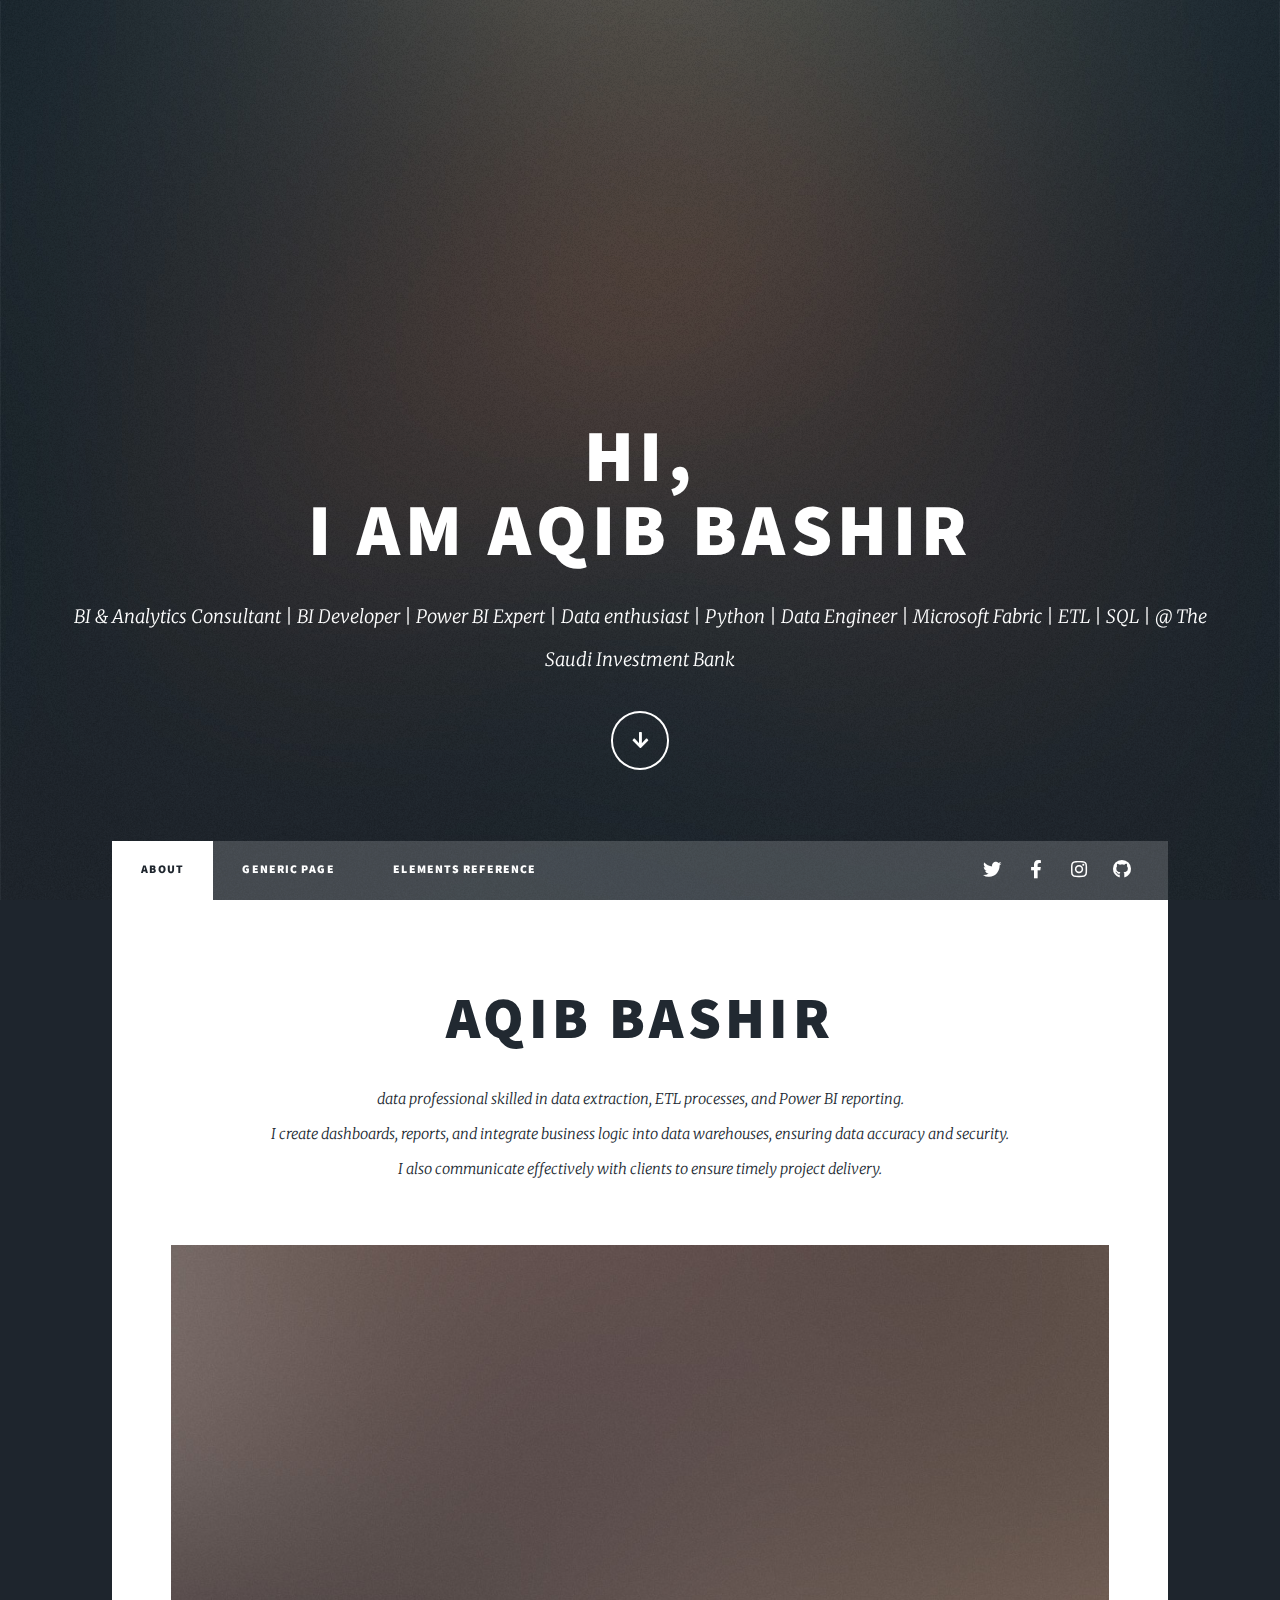
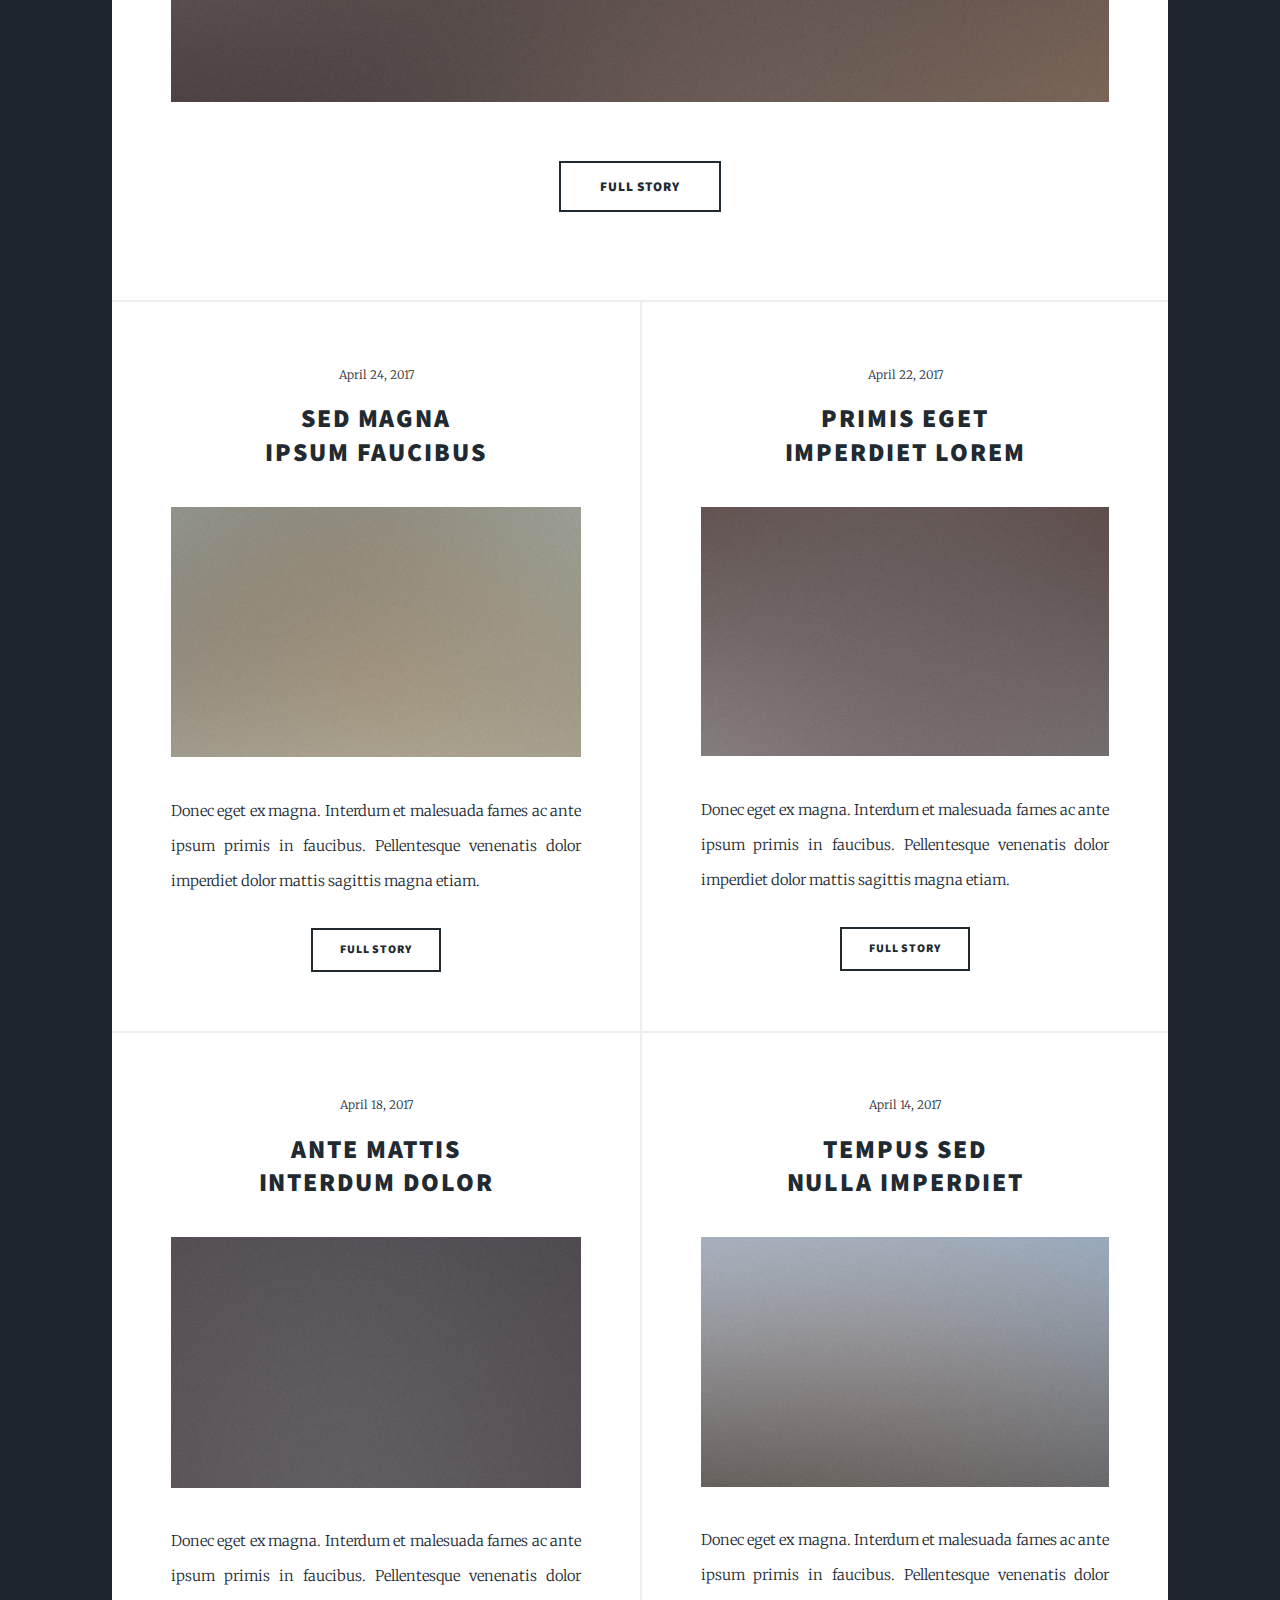
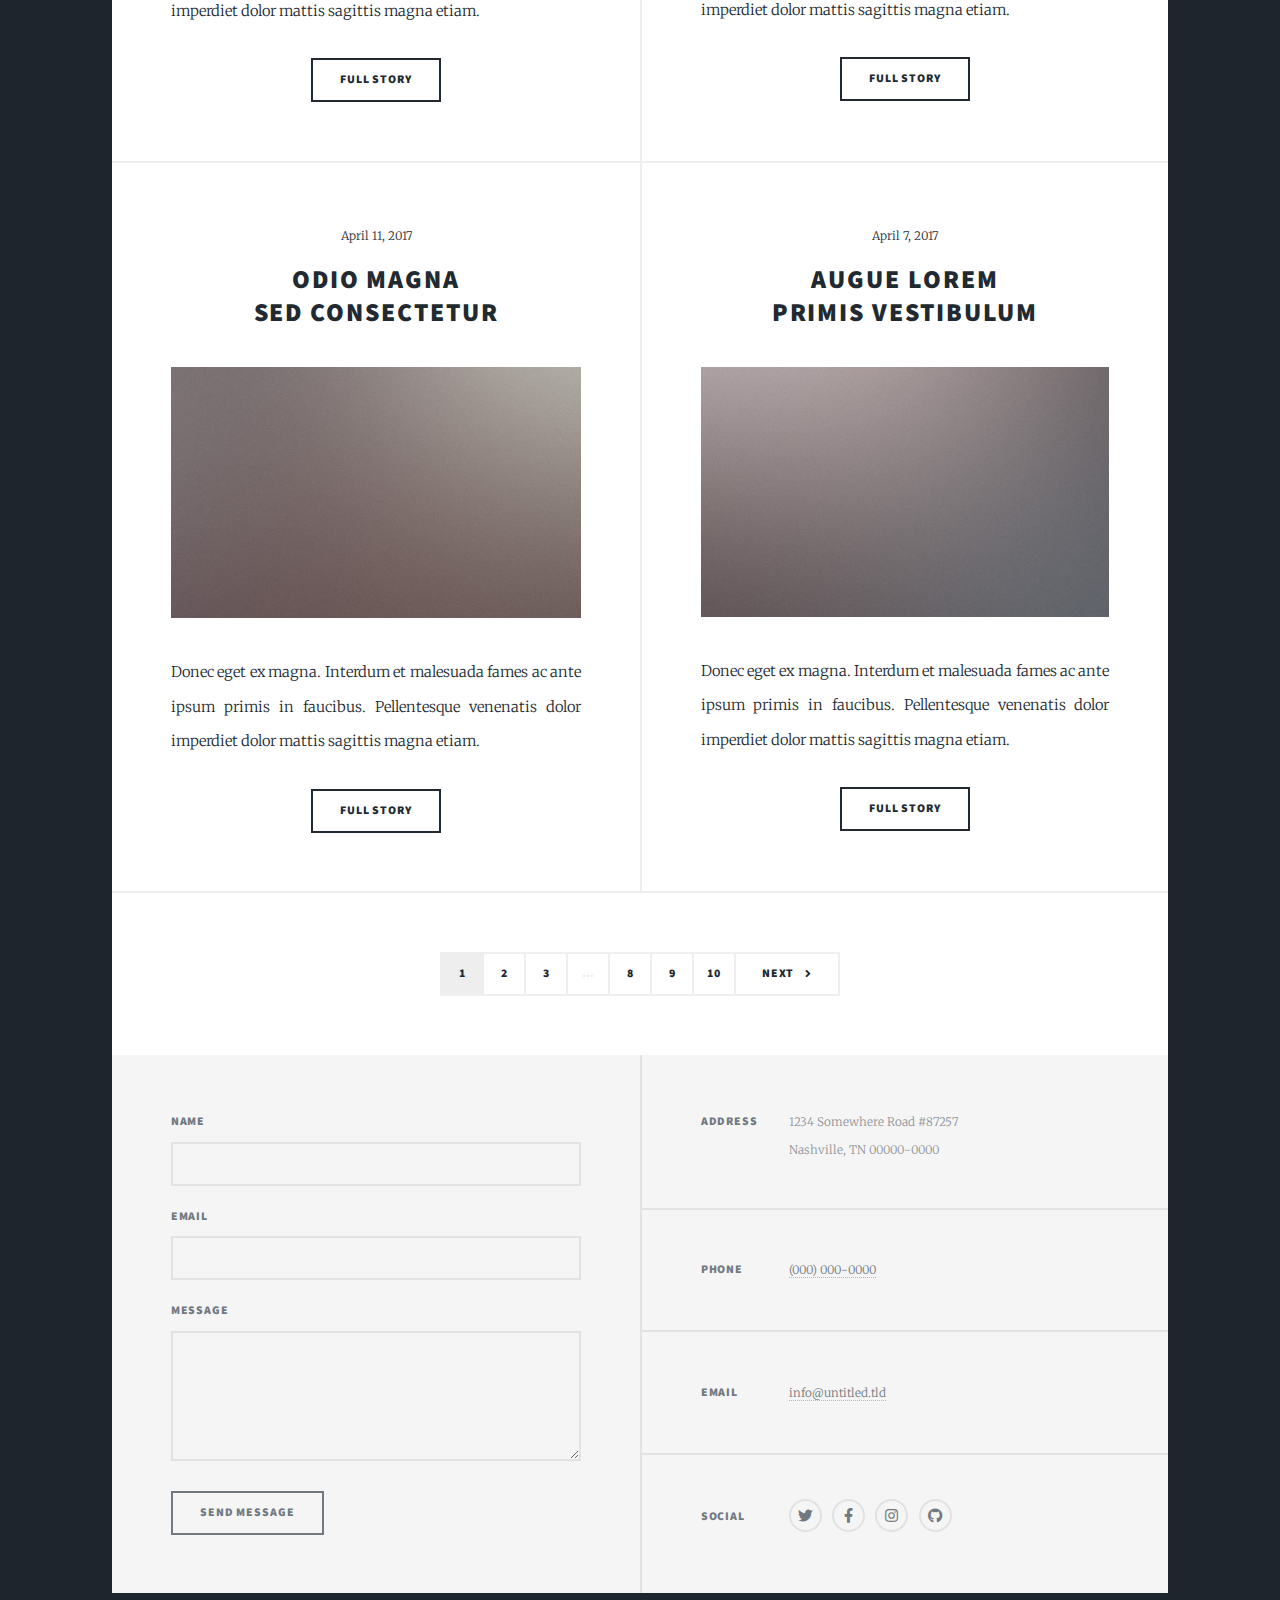
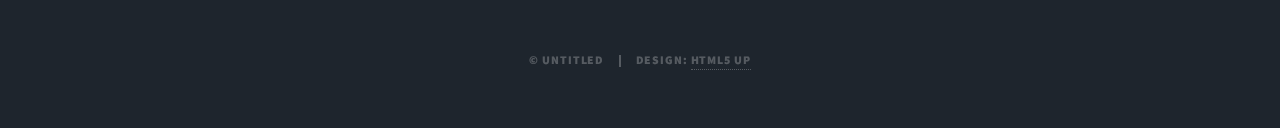
==== commit b39407f2: "Update index.html" ====
--- a/index.html
+++ b/index.html
@@ -19,10 +19,9 @@
 
 				<!-- Intro -->
 					<div id="intro">
-						<h1>This is<br />
-						Massively</h1>
-						<p>A free, fully responsive HTML5 + CSS3 site template designed by <a href="https://twitter.com/ajlkn">@ajlkn</a> for <a href="https://html5up.net">HTML5 UP</a><br />
-						and released for free under the <a href="https://html5up.net/license">Creative Commons license</a>.</p>
+						<h1>Hi,<br />
+						I am Aqib Bashir</h1>
+						<p>BI & Analytics Consultant | BI Developer | Power BI Expert | Data enthusiast | Python | Data Engineer | Microsoft Fabric | ETL | SQL | @ The Saudi Investment Bank</p>
 						<ul class="actions">
 							<li><a href="#header" class="button icon solid solo fa-arrow-down scrolly">Continue</a></li>
 						</ul>
@@ -30,13 +29,13 @@
 
 				<!-- Header -->
 					<header id="header">
-						<a href="index.html" class="logo">Massively</a>
+						<a href="index.html" class="logo">Aqib Bashir</a>
 					</header>
 
 				<!-- Nav -->
 					<nav id="nav">
 						<ul class="links">
-							<li class="active"><a href="index.html">This is Massively</a></li>
+							<li class="active"><a href="index.html">About</a></li>
 							<li><a href="generic.html">Generic Page</a></li>
 							<li><a href="elements.html">Elements Reference</a></li>
 						</ul>
@@ -54,12 +53,10 @@
 						<!-- Featured Post -->
 							<article class="post featured">
 								<header class="major">
-									<span class="date">April 25, 2017</span>
-									<h2><a href="#">And this is a<br />
-									massive headline</a></h2>
-									<p>Aenean ornare velit lacus varius enim ullamcorper proin aliquam<br />
-									facilisis ante sed etiam magna interdum congue. Lorem ipsum dolor<br />
-									amet nullam sed etiam veroeros.</p>
+									<h2><a href="#">Aqib Bashir</a></h2>
+									<p>data professional skilled in data extraction, ETL processes, and Power BI reporting. <br />
+									I create dashboards, reports, and integrate business logic into data warehouses, ensuring data accuracy and security. <br />
+								        I also communicate effectively with clients to ensure timely project delivery.<br />
 								</header>
 								<a href="#" class="image main"><img src="images/pic01.jpg" alt="" /></a>
 								<ul class="actions special">
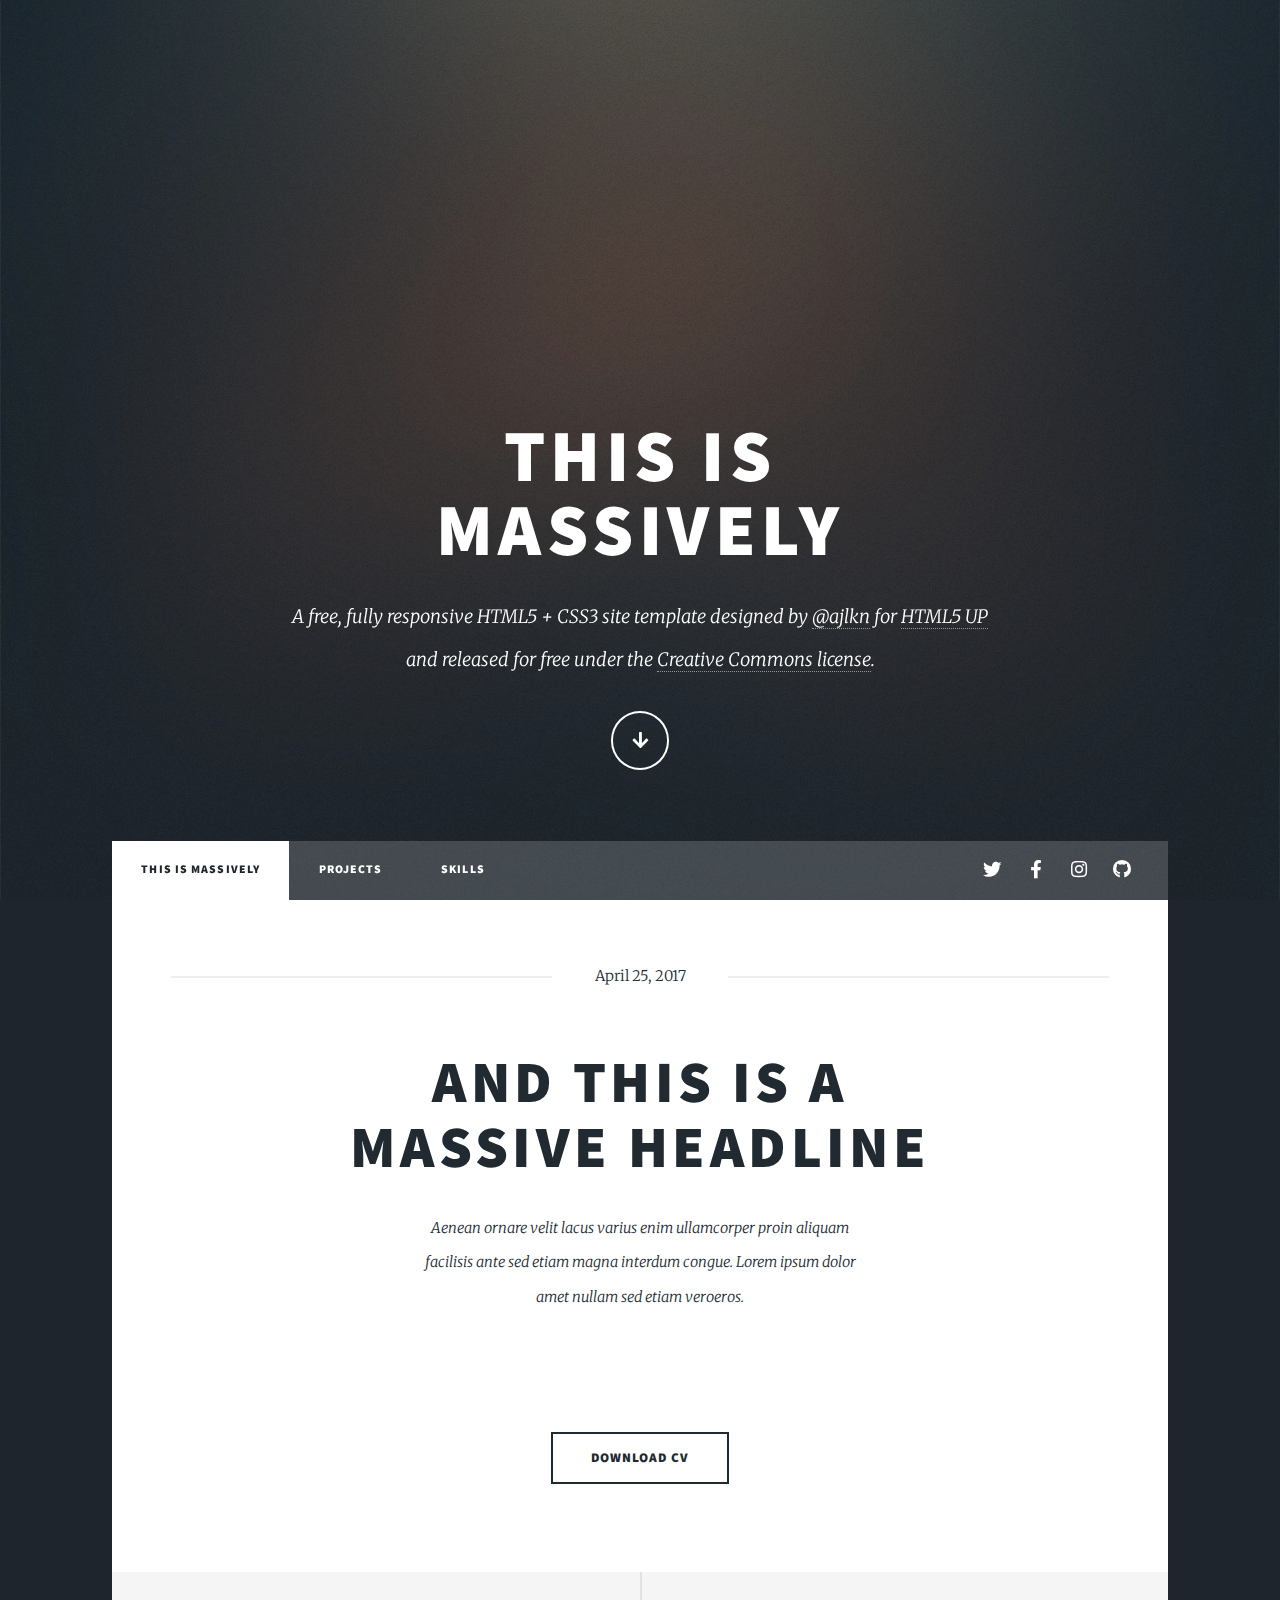
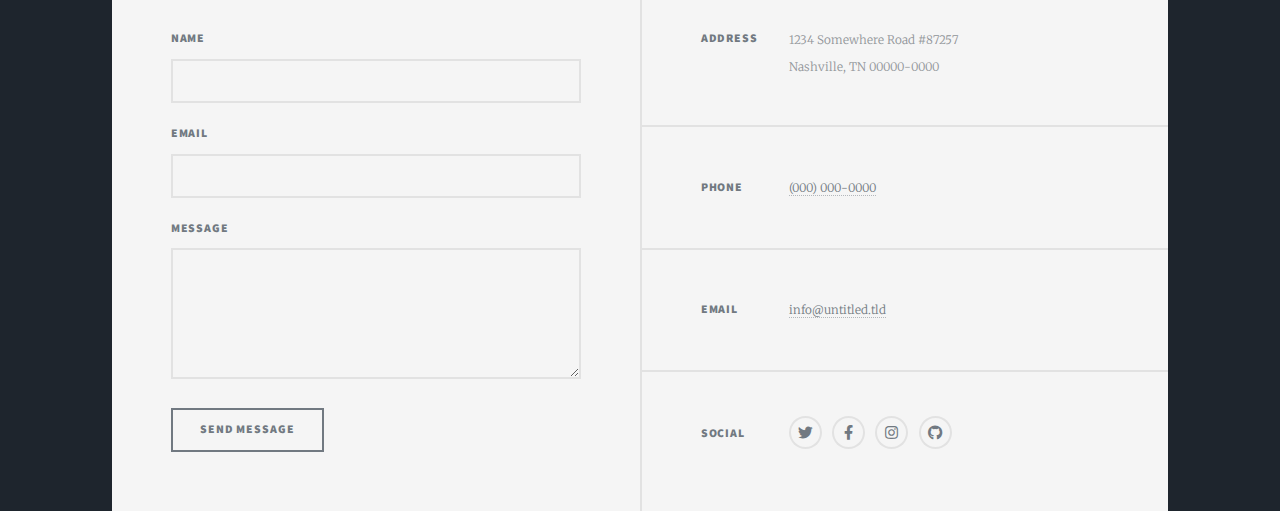
==== commit 1abe9618: "Merge pull request #5 from RaniaSakrr/patch-5" ====
--- a/index.html
+++ b/index.html
@@ -19,9 +19,10 @@
 
 				<!-- Intro -->
 					<div id="intro">
-						<h1>Hi,<br />
-						I am Aqib Bashir</h1>
-						<p>BI & Analytics Consultant | BI Developer | Power BI Expert | Data enthusiast | Python | Data Engineer | Microsoft Fabric | ETL | SQL | @ The Saudi Investment Bank</p>
+						<h1>This is<br />
+						Massively</h1>
+						<p>A free, fully responsive HTML5 + CSS3 site template designed by <a href="https://twitter.com/ajlkn">@ajlkn</a> for <a href="https://html5up.net">HTML5 UP</a><br />
+						and released for free under the <a href="https://html5up.net/license">Creative Commons license</a>.</p>
 						<ul class="actions">
 							<li><a href="#header" class="button icon solid solo fa-arrow-down scrolly">Continue</a></li>
 						</ul>
@@ -29,15 +30,15 @@
 
 				<!-- Header -->
 					<header id="header">
-						<a href="index.html" class="logo">Aqib Bashir</a>
+						<a href="index.html" class="logo">Massively</a>
 					</header>
 
 				<!-- Nav -->
 					<nav id="nav">
 						<ul class="links">
-							<li class="active"><a href="index.html">About</a></li>
-							<li><a href="generic.html">Generic Page</a></li>
-							<li><a href="elements.html">Elements Reference</a></li>
+							<li class="active"><a href="index.html">This is Massively</a></li>
+							<li><a href="generic.html">Projects</a></li>
+							<li><a href="elements.html">skills</a></li>
 						</ul>
 						<ul class="icons">
 							<li><a href="#" class="icon brands fa-twitter"><span class="label">Twitter</span></a></li>
@@ -53,108 +54,22 @@
 						<!-- Featured Post -->
 							<article class="post featured">
 								<header class="major">
-									<h2><a href="#">Aqib Bashir</a></h2>
-									<p>data professional skilled in data extraction, ETL processes, and Power BI reporting. <br />
-									I create dashboards, reports, and integrate business logic into data warehouses, ensuring data accuracy and security. <br />
-								        I also communicate effectively with clients to ensure timely project delivery.<br />
+									<span class="date">April 25, 2017</span>
+									<h2><a href="#">And this is a<br />
+									massive headline</a></h2>
+									<p>Aenean ornare velit lacus varius enim ullamcorper proin aliquam<br />
+									facilisis ante sed etiam magna interdum congue. Lorem ipsum dolor<br />
+									amet nullam sed etiam veroeros.</p>
 								</header>
 								<a href="#" class="image main"><img src="images/pic01.jpg" alt="" /></a>
 								<ul class="actions special">
-									<li><a href="#" class="button large">Full Story</a></li>
+									<li><a href="#" class="button large">Download CV</a></li>
 								</ul>
 							</article>
 
-						<!-- Posts -->
-							<section class="posts">
-								<article>
-									<header>
-										<span class="date">April 24, 2017</span>
-										<h2><a href="#">Sed magna<br />
-										ipsum faucibus</a></h2>
-									</header>
-									<a href="#" class="image fit"><img src="images/pic02.jpg" alt="" /></a>
-									<p>Donec eget ex magna. Interdum et malesuada fames ac ante ipsum primis in faucibus. Pellentesque venenatis dolor imperdiet dolor mattis sagittis magna etiam.</p>
-									<ul class="actions special">
-										<li><a href="#" class="button">Full Story</a></li>
-									</ul>
-								</article>
-								<article>
-									<header>
-										<span class="date">April 22, 2017</span>
-										<h2><a href="#">Primis eget<br />
-										imperdiet lorem</a></h2>
-									</header>
-									<a href="#" class="image fit"><img src="images/pic03.jpg" alt="" /></a>
-									<p>Donec eget ex magna. Interdum et malesuada fames ac ante ipsum primis in faucibus. Pellentesque venenatis dolor imperdiet dolor mattis sagittis magna etiam.</p>
-									<ul class="actions special">
-										<li><a href="#" class="button">Full Story</a></li>
-									</ul>
-								</article>
-								<article>
-									<header>
-										<span class="date">April 18, 2017</span>
-										<h2><a href="#">Ante mattis<br />
-										interdum dolor</a></h2>
-									</header>
-									<a href="#" class="image fit"><img src="images/pic04.jpg" alt="" /></a>
-									<p>Donec eget ex magna. Interdum et malesuada fames ac ante ipsum primis in faucibus. Pellentesque venenatis dolor imperdiet dolor mattis sagittis magna etiam.</p>
-									<ul class="actions special">
-										<li><a href="#" class="button">Full Story</a></li>
-									</ul>
-								</article>
-								<article>
-									<header>
-										<span class="date">April 14, 2017</span>
-										<h2><a href="#">Tempus sed<br />
-										nulla imperdiet</a></h2>
-									</header>
-									<a href="#" class="image fit"><img src="images/pic05.jpg" alt="" /></a>
-									<p>Donec eget ex magna. Interdum et malesuada fames ac ante ipsum primis in faucibus. Pellentesque venenatis dolor imperdiet dolor mattis sagittis magna etiam.</p>
-									<ul class="actions special">
-										<li><a href="#" class="button">Full Story</a></li>
-									</ul>
-								</article>
-								<article>
-									<header>
-										<span class="date">April 11, 2017</span>
-										<h2><a href="#">Odio magna<br />
-										sed consectetur</a></h2>
-									</header>
-									<a href="#" class="image fit"><img src="images/pic06.jpg" alt="" /></a>
-									<p>Donec eget ex magna. Interdum et malesuada fames ac ante ipsum primis in faucibus. Pellentesque venenatis dolor imperdiet dolor mattis sagittis magna etiam.</p>
-									<ul class="actions special">
-										<li><a href="#" class="button">Full Story</a></li>
-									</ul>
-								</article>
-								<article>
-									<header>
-										<span class="date">April 7, 2017</span>
-										<h2><a href="#">Augue lorem<br />
-										primis vestibulum</a></h2>
-									</header>
-									<a href="#" class="image fit"><img src="images/pic07.jpg" alt="" /></a>
-									<p>Donec eget ex magna. Interdum et malesuada fames ac ante ipsum primis in faucibus. Pellentesque venenatis dolor imperdiet dolor mattis sagittis magna etiam.</p>
-									<ul class="actions special">
-										<li><a href="#" class="button">Full Story</a></li>
-									</ul>
-								</article>
-							</section>
+						
 
-						<!-- Footer -->
-							<footer>
-								<div class="pagination">
-									<!--<a href="#" class="previous">Prev</a>-->
-									<a href="#" class="page active">1</a>
-									<a href="#" class="page">2</a>
-									<a href="#" class="page">3</a>
-									<span class="extra">&hellip;</span>
-									<a href="#" class="page">8</a>
-									<a href="#" class="page">9</a>
-									<a href="#" class="page">10</a>
-									<a href="#" class="next">Next</a>
-								</div>
-							</footer>
-
+	
 					</div>
 
 				<!-- Footer -->
@@ -206,11 +121,7 @@
 						</section>
 					</footer>
 
-				<!-- Copyright -->
-					<div id="copyright">
-						<ul><li>&copy; Untitled</li><li>Design: <a href="https://html5up.net">HTML5 UP</a></li></ul>
-					</div>
-
+					
 			</div>
 
 		<!-- Scripts -->
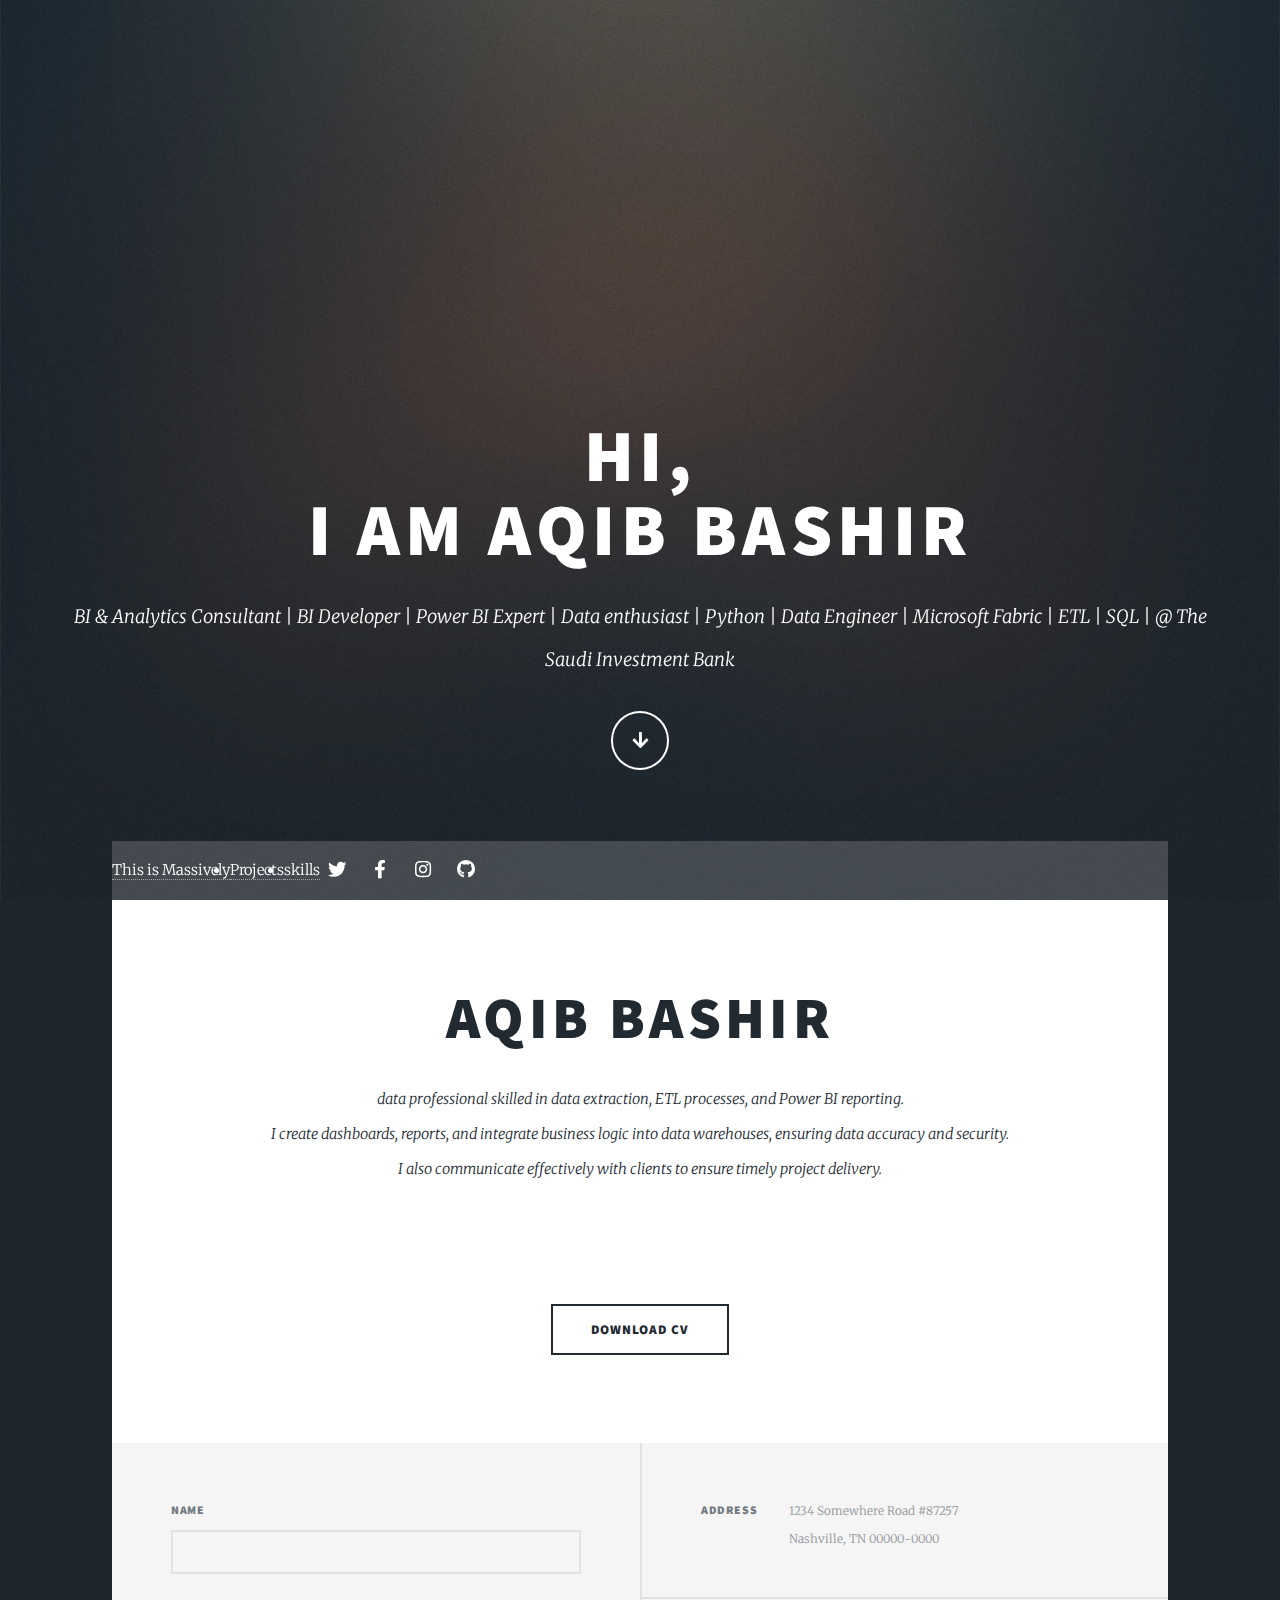
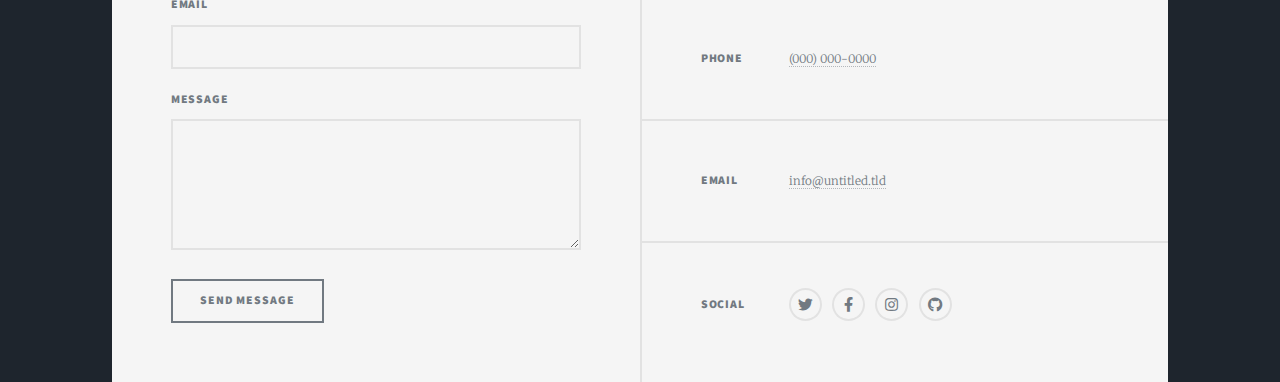
==== commit 1fd3c1cf: "Merge branch 'main' into patch-3" ====
--- a/index.html
+++ b/index.html
@@ -19,10 +19,9 @@
 
 				<!-- Intro -->
 					<div id="intro">
-						<h1>This is<br />
-						Massively</h1>
-						<p>A free, fully responsive HTML5 + CSS3 site template designed by <a href="https://twitter.com/ajlkn">@ajlkn</a> for <a href="https://html5up.net">HTML5 UP</a><br />
-						and released for free under the <a href="https://html5up.net/license">Creative Commons license</a>.</p>
+						<h1>Hi,<br />
+						I am Aqib Bashir</h1>
+						<p>BI & Analytics Consultant | BI Developer | Power BI Expert | Data enthusiast | Python | Data Engineer | Microsoft Fabric | ETL | SQL | @ The Saudi Investment Bank</p>
 						<ul class="actions">
 							<li><a href="#header" class="button icon solid solo fa-arrow-down scrolly">Continue</a></li>
 						</ul>
@@ -30,12 +29,12 @@
 
 				<!-- Header -->
 					<header id="header">
-						<a href="index.html" class="logo">Massively</a>
+						<a href="index.html" class="logo">Aqib Bashir</a>
 					</header>
 
 				<!-- Nav -->
 					<nav id="nav">
-						<ul class="links">
+
 							<li class="active"><a href="index.html">This is Massively</a></li>
 							<li><a href="generic.html">Projects</a></li>
 							<li><a href="elements.html">skills</a></li>
@@ -54,12 +53,10 @@
 						<!-- Featured Post -->
 							<article class="post featured">
 								<header class="major">
-									<span class="date">April 25, 2017</span>
-									<h2><a href="#">And this is a<br />
-									massive headline</a></h2>
-									<p>Aenean ornare velit lacus varius enim ullamcorper proin aliquam<br />
-									facilisis ante sed etiam magna interdum congue. Lorem ipsum dolor<br />
-									amet nullam sed etiam veroeros.</p>
+									<h2><a href="#">Aqib Bashir</a></h2>
+									<p>data professional skilled in data extraction, ETL processes, and Power BI reporting. <br />
+									I create dashboards, reports, and integrate business logic into data warehouses, ensuring data accuracy and security. <br />
+								        I also communicate effectively with clients to ensure timely project delivery.<br />
 								</header>
 								<a href="#" class="image main"><img src="images/pic01.jpg" alt="" /></a>
 								<ul class="actions special">
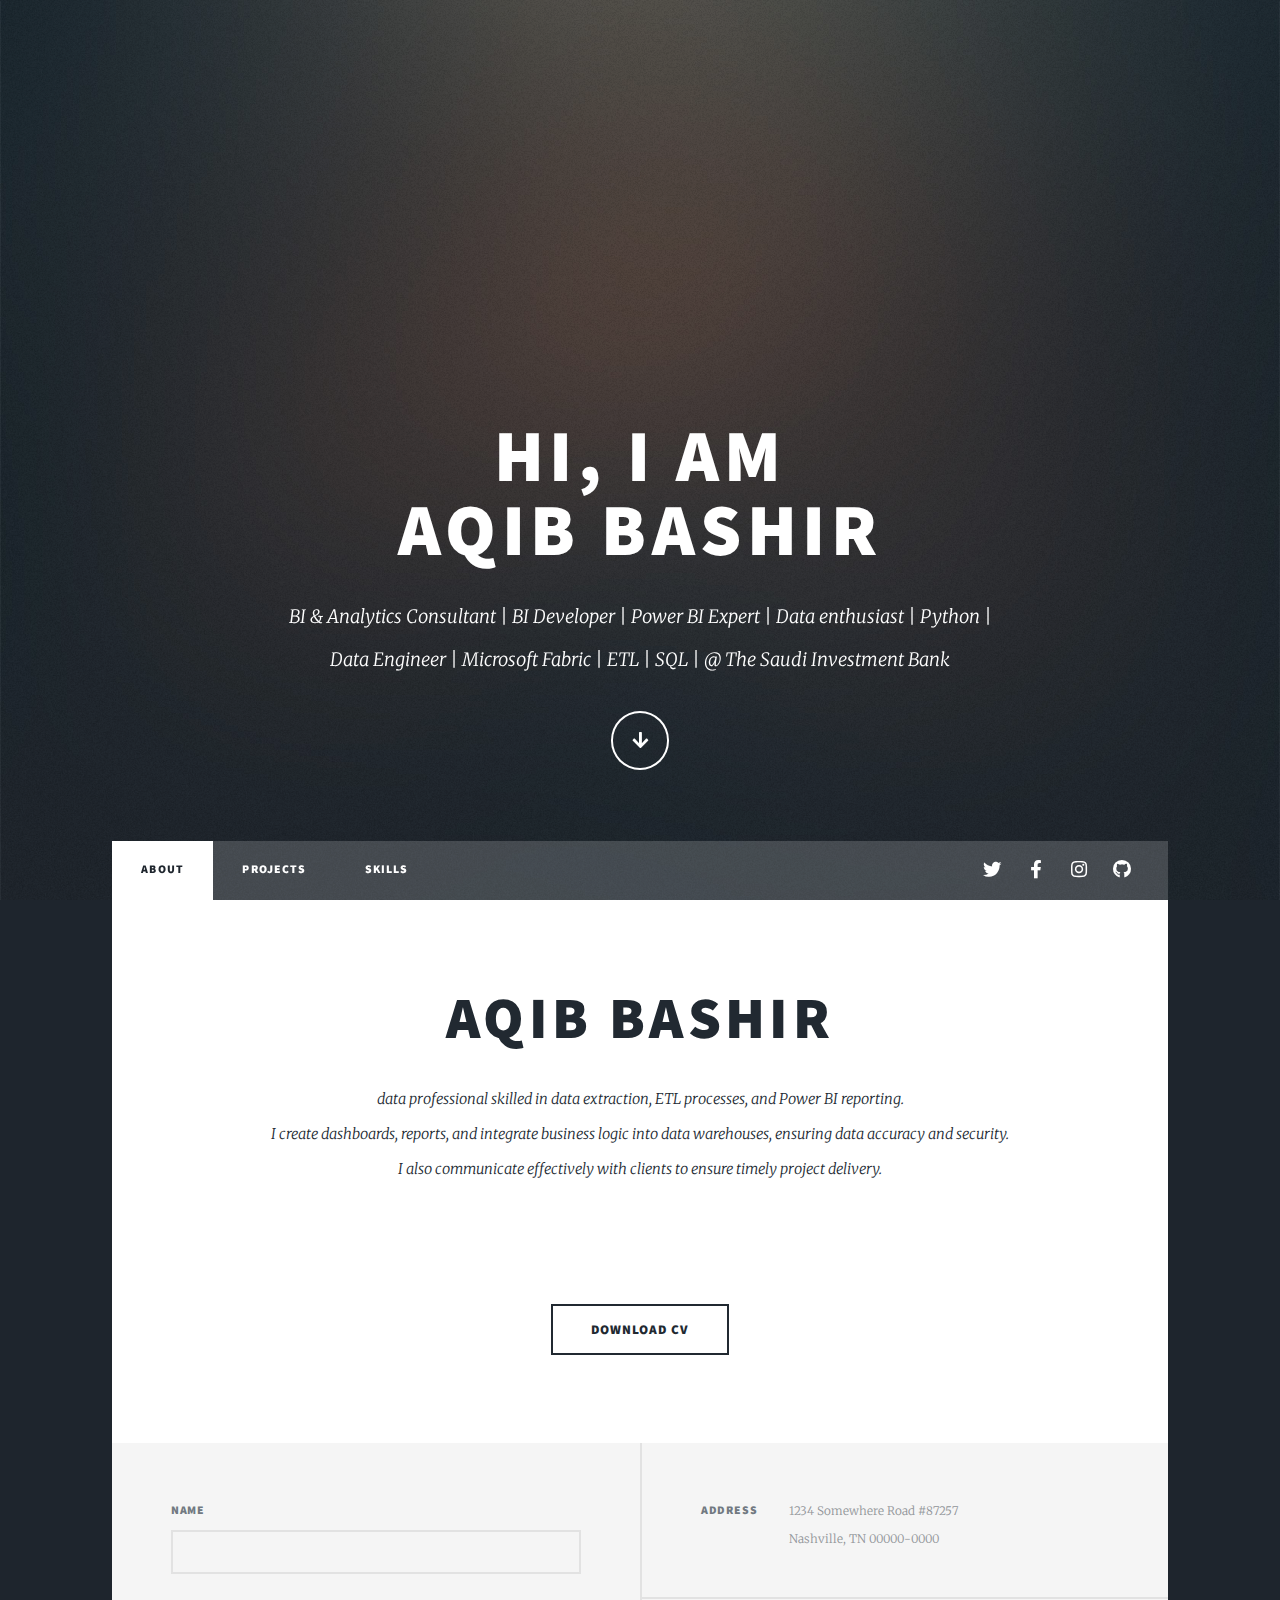
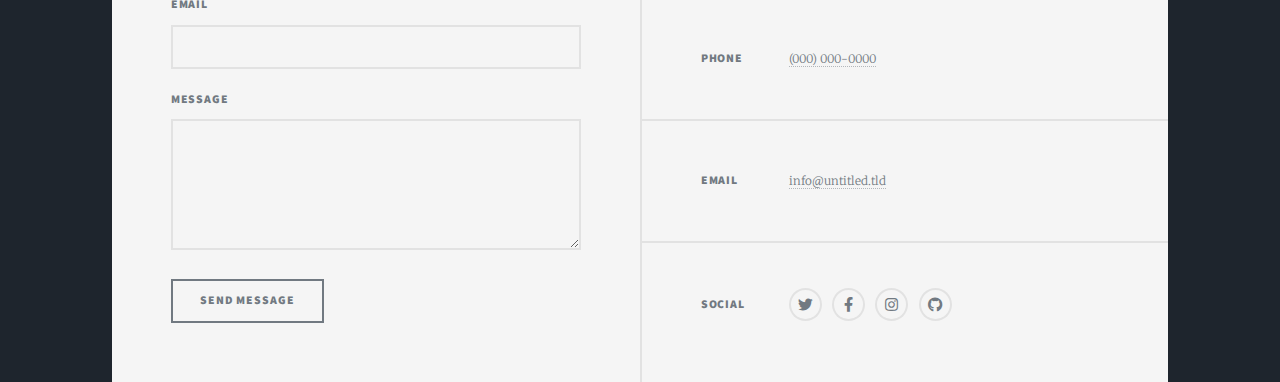
==== commit e2e62e93: "Update index.html" ====
--- a/index.html
+++ b/index.html
@@ -19,9 +19,10 @@
 
 				<!-- Intro -->
 					<div id="intro">
-						<h1>Hi,<br />
-						I am Aqib Bashir</h1>
-						<p>BI & Analytics Consultant | BI Developer | Power BI Expert | Data enthusiast | Python | Data Engineer | Microsoft Fabric | ETL | SQL | @ The Saudi Investment Bank</p>
+						<h1>Hi, I am<br />
+						 Aqib Bashir</h1>
+						<p>BI & Analytics Consultant | BI Developer | Power BI Expert | Data enthusiast | Python | <br />
+							Data Engineer | Microsoft Fabric | ETL | SQL | @ The Saudi Investment Bank</p>
 						<ul class="actions">
 							<li><a href="#header" class="button icon solid solo fa-arrow-down scrolly">Continue</a></li>
 						</ul>
@@ -34,10 +35,10 @@
 
 				<!-- Nav -->
 					<nav id="nav">
-
-							<li class="active"><a href="index.html">This is Massively</a></li>
+						<ul class="links">
+							<li class="active"><a href="index.html">About</a></li>
 							<li><a href="generic.html">Projects</a></li>
-							<li><a href="elements.html">skills</a></li>
+							<li><a href="elements.html">Skills</a></li>
 						</ul>
 						<ul class="icons">
 							<li><a href="#" class="icon brands fa-twitter"><span class="label">Twitter</span></a></li>
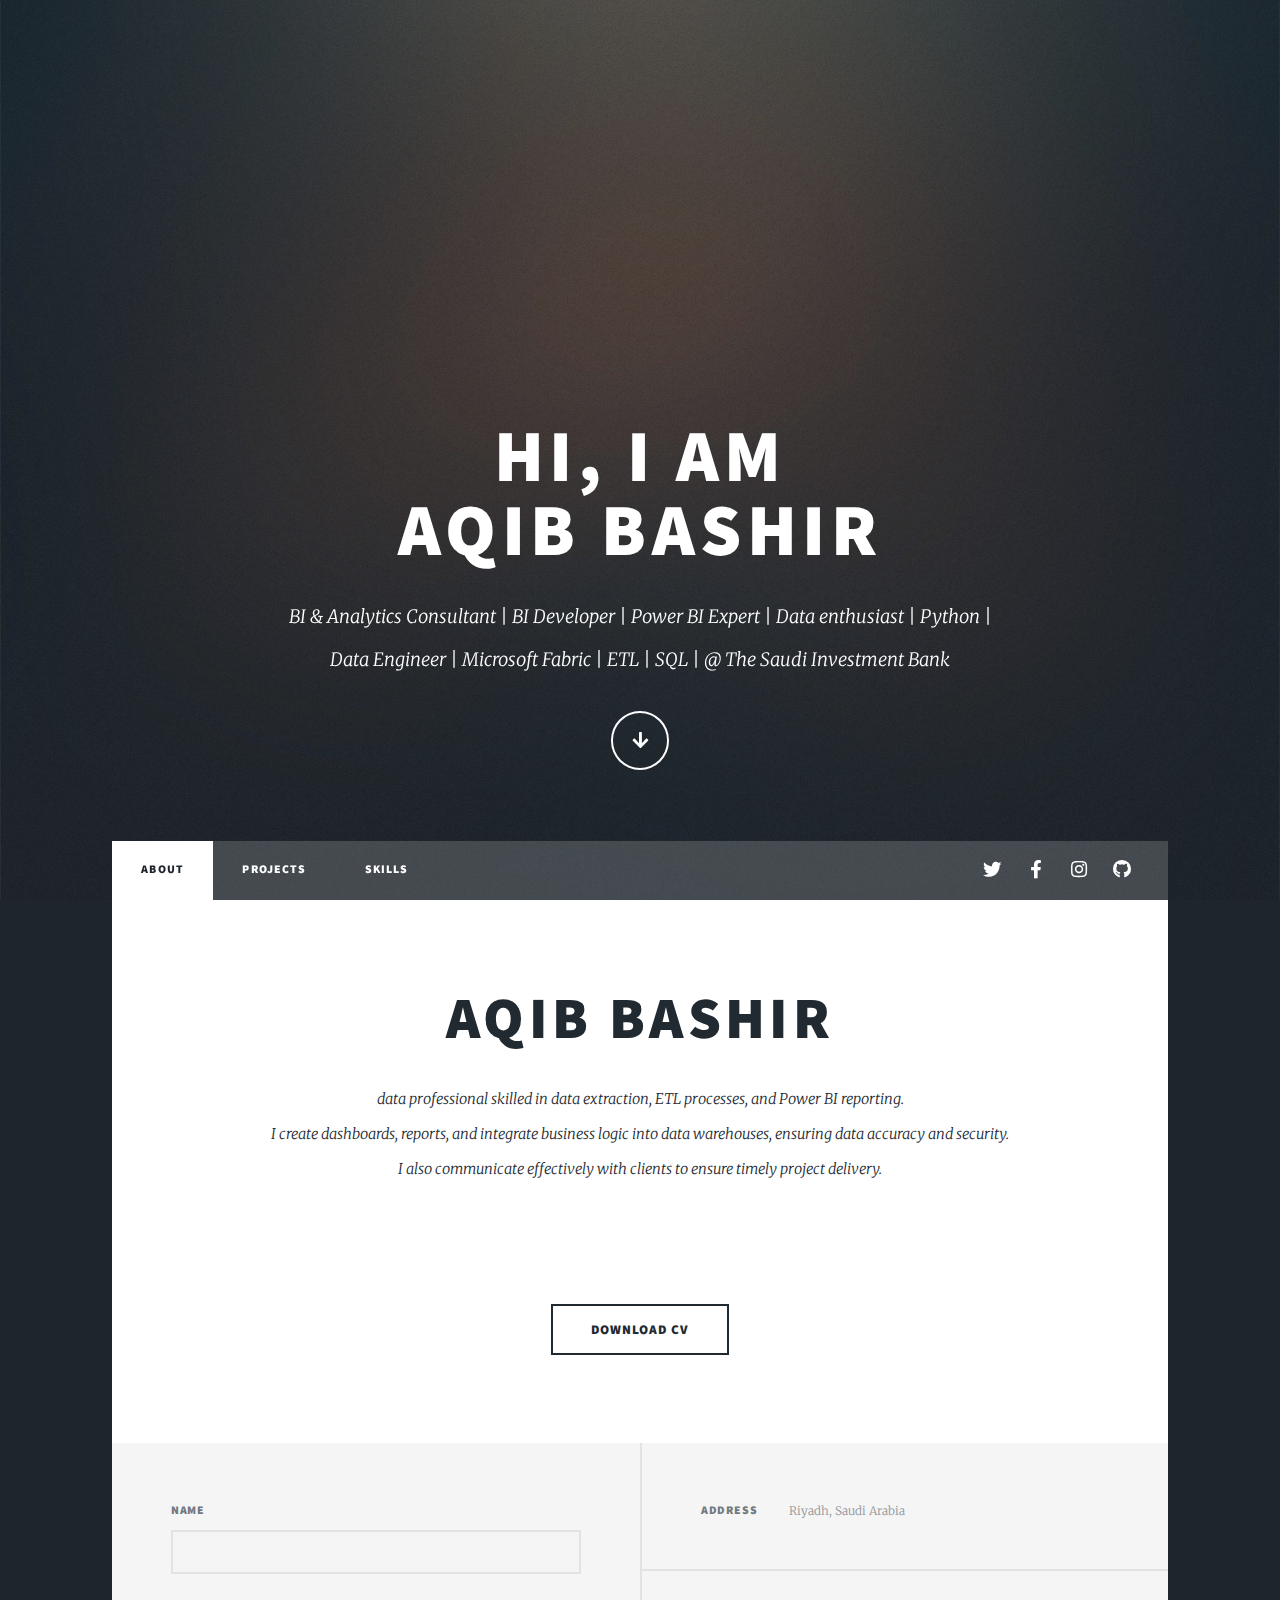
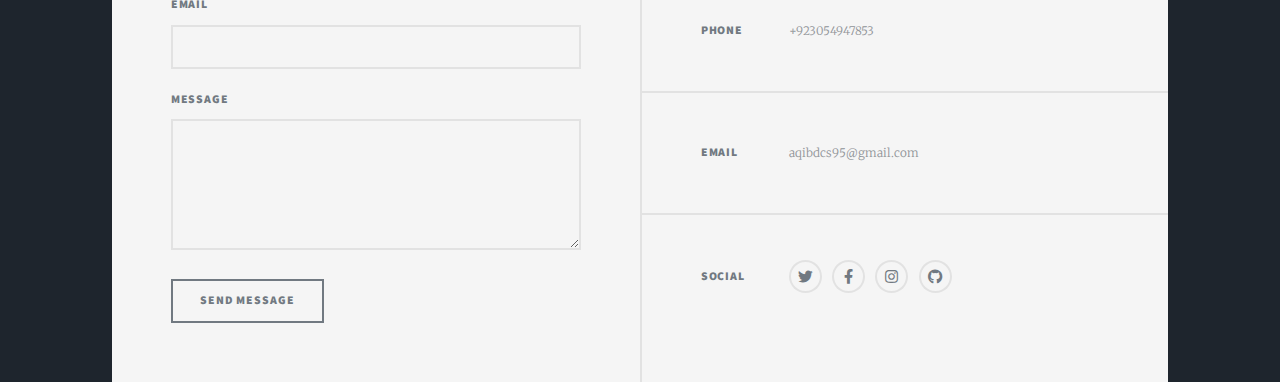
==== commit a3af8cd2: "Update index.html" ====
--- a/index.html
+++ b/index.html
@@ -44,7 +44,7 @@
 							<li><a href="#" class="icon brands fa-twitter"><span class="label">Twitter</span></a></li>
 							<li><a href="#" class="icon brands fa-facebook-f"><span class="label">Facebook</span></a></li>
 							<li><a href="#" class="icon brands fa-instagram"><span class="label">Instagram</span></a></li>
-							<li><a href="#" class="icon brands fa-github"><span class="label">GitHub</span></a></li>
+							<li><a href="https://github.com/AkibBashir" class="icon brands fa-github"><span class="label">GitHub</span></a></li>
 						</ul>
 					</nav>
 
@@ -96,16 +96,15 @@
 						<section class="split contact">
 							<section class="alt">
 								<h3>Address</h3>
-								<p>1234 Somewhere Road #87257<br />
-								Nashville, TN 00000-0000</p>
+								<p>Riyadh, Saudi Arabia</p>
 							</section>
 							<section>
 								<h3>Phone</h3>
-								<p><a href="#">(000) 000-0000</a></p>
+								<p>+923054947853</p>
 							</section>
 							<section>
 								<h3>Email</h3>
-								<p><a href="#">info@untitled.tld</a></p>
+								<p>aqibdcs95@gmail.com</p>
 							</section>
 							<section>
 								<h3>Social</h3>
@@ -113,7 +112,7 @@
 									<li><a href="#" class="icon brands alt fa-twitter"><span class="label">Twitter</span></a></li>
 									<li><a href="#" class="icon brands alt fa-facebook-f"><span class="label">Facebook</span></a></li>
 									<li><a href="#" class="icon brands alt fa-instagram"><span class="label">Instagram</span></a></li>
-									<li><a href="#" class="icon brands alt fa-github"><span class="label">GitHub</span></a></li>
+									<li><a href="https://github.com/AkibBashir" class="icon brands alt fa-github"><span class="label">GitHub</span></a></li>
 								</ul>
 							</section>
 						</section>
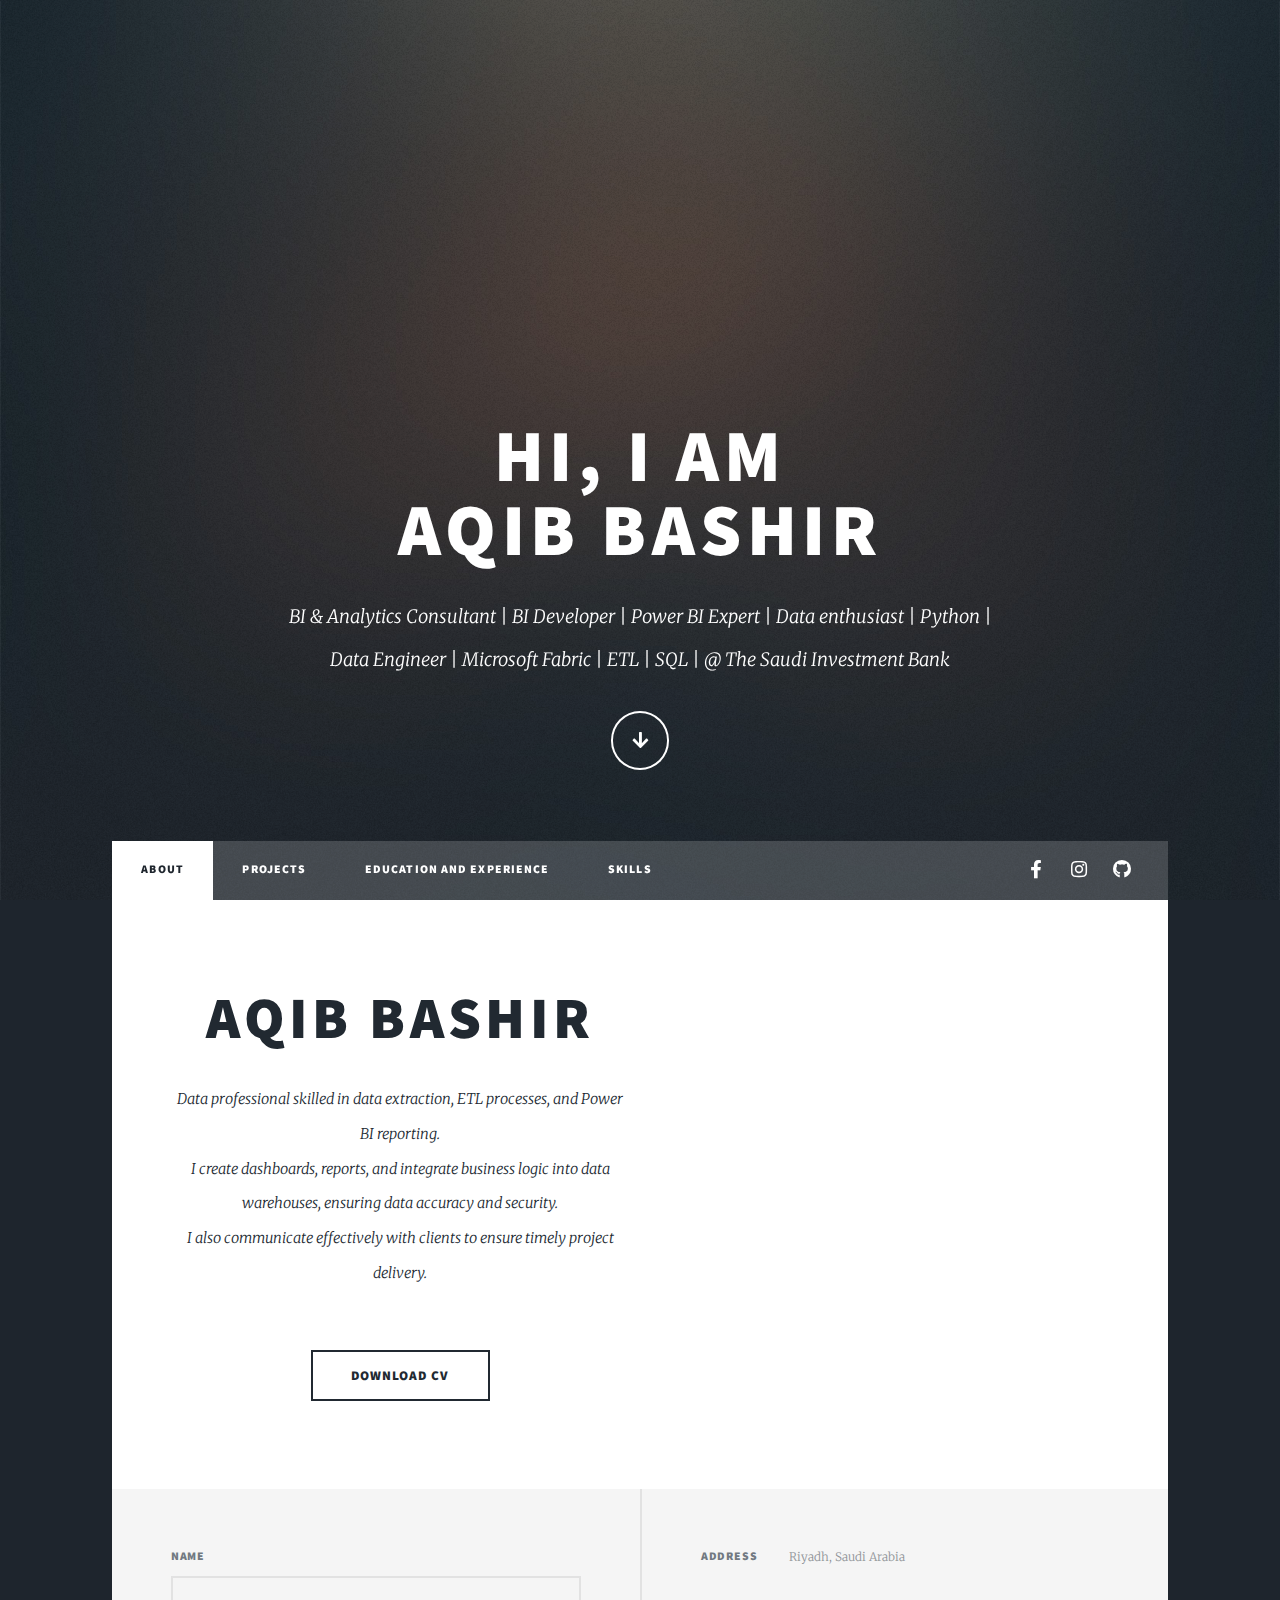
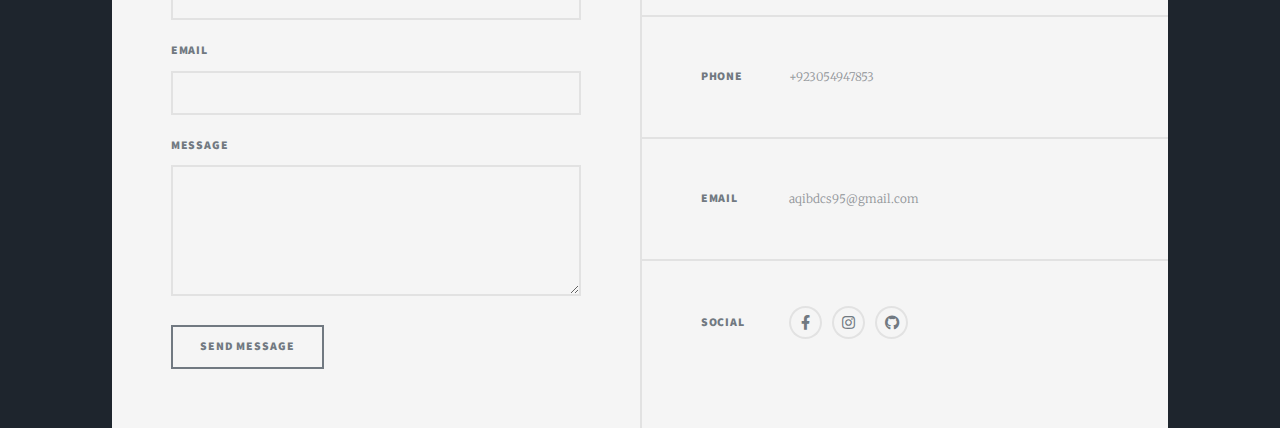
==== commit ba8be3a7: "Update index.html" ====
--- a/index.html
+++ b/index.html
@@ -38,12 +38,12 @@
 						<ul class="links">
 							<li class="active"><a href="index.html">About</a></li>
 							<li><a href="generic.html">Projects</a></li>
+						        <li><a href="experience.html">Education And Experience</a></li>
 							<li><a href="elements.html">Skills</a></li>
 						</ul>
 						<ul class="icons">
-							<li><a href="#" class="icon brands fa-twitter"><span class="label">Twitter</span></a></li>
-							<li><a href="#" class="icon brands fa-facebook-f"><span class="label">Facebook</span></a></li>
-							<li><a href="#" class="icon brands fa-instagram"><span class="label">Instagram</span></a></li>
+							<li><a href="https://www.facebook.com/aqib.bashir.35110" class="icon brands fa-facebook-f"><span class="label">Facebook</span></a></li>
+							<li><a href="https://www.instagram.com/aqibbashir853/?hl=en" class="icon brands fa-instagram"><span class="label">Instagram</span></a></li>
 							<li><a href="https://github.com/AkibBashir" class="icon brands fa-github"><span class="label">GitHub</span></a></li>
 						</ul>
 					</nav>
@@ -53,17 +53,55 @@
 
 						<!-- Featured Post -->
 							<article class="post featured">
-								<header class="major">
-									<h2><a href="#">Aqib Bashir</a></h2>
-									<p>data professional skilled in data extraction, ETL processes, and Power BI reporting. <br />
-									I create dashboards, reports, and integrate business logic into data warehouses, ensuring data accuracy and security. <br />
-								        I also communicate effectively with clients to ensure timely project delivery.<br />
-								</header>
-								<a href="#" class="image main"><img src="images/pic01.jpg" alt="" /></a>
-								<ul class="actions special">
-									<li><a href="#" class="button large">Download CV</a></li>
-								</ul>
-							</article>
+				    <div class="content-container">
+				        <div class="text-container">
+				            <header class="major">
+				                <h2><a href="#">Aqib Bashir</a></h2>
+				                <p>
+				                    Data professional skilled in data extraction, ETL processes, and Power BI reporting. <br />
+				                    I create dashboards, reports, and integrate business logic into data warehouses, ensuring data accuracy and security. <br />
+				                    I also communicate effectively with clients to ensure timely project delivery.
+				                </p>
+				            </header>
+				            <ul class="actions special">
+				                <li><a href="https://drive.google.com/file/d/13fmighn89oq95K70bay-GIMAR6pPG56m/view?usp=drive_link" class="button large">Download CV</a></li>
+				            </ul>
+				        </div>
+				        <div class="image-container">
+				            <a href="#" class="image main">
+				                <img src="images/image linkedin.jpeg" alt="" />
+				            </a>
+				        </div>
+				    </div>
+				</article>
+				
+				<!-- CSS to align the content in a row -->
+				<style>
+				    .content-container {
+				        display: flex;
+				        align-items: center;
+				        justify-content: space-between;
+				        gap: 20px; /* Adjust gap between text and image as needed */
+				    }
+				    .text-container {
+				        flex: 1;
+				    }
+				    .image-container {
+				        flex: 1;
+				    }
+				    .image-container img {
+				        max-width: 100%;
+				        height: auto;
+				        border-radius: 8px; /* Optional: To add rounded corners to the image */
+				    }
+				    @media (max-width: 768px) {
+				        /* Stack the content vertically on smaller screens */
+				        .content-container {
+				            flex-direction: column;
+				        }
+				    }
+				</style>
+
 
 						
 
@@ -109,9 +147,8 @@
 							<section>
 								<h3>Social</h3>
 								<ul class="icons alt">
-									<li><a href="#" class="icon brands alt fa-twitter"><span class="label">Twitter</span></a></li>
-									<li><a href="#" class="icon brands alt fa-facebook-f"><span class="label">Facebook</span></a></li>
-									<li><a href="#" class="icon brands alt fa-instagram"><span class="label">Instagram</span></a></li>
+									<li><a href="https://www.facebook.com/aqib.bashir.35110" class="icon brands alt fa-facebook-f"><span class="label">Facebook</span></a></li>
+									<li><a href="https://www.instagram.com/aqibbashir853/?hl=en" class="icon brands alt fa-instagram"><span class="label">Instagram</span></a></li>
 									<li><a href="https://github.com/AkibBashir" class="icon brands alt fa-github"><span class="label">GitHub</span></a></li>
 								</ul>
 							</section>
